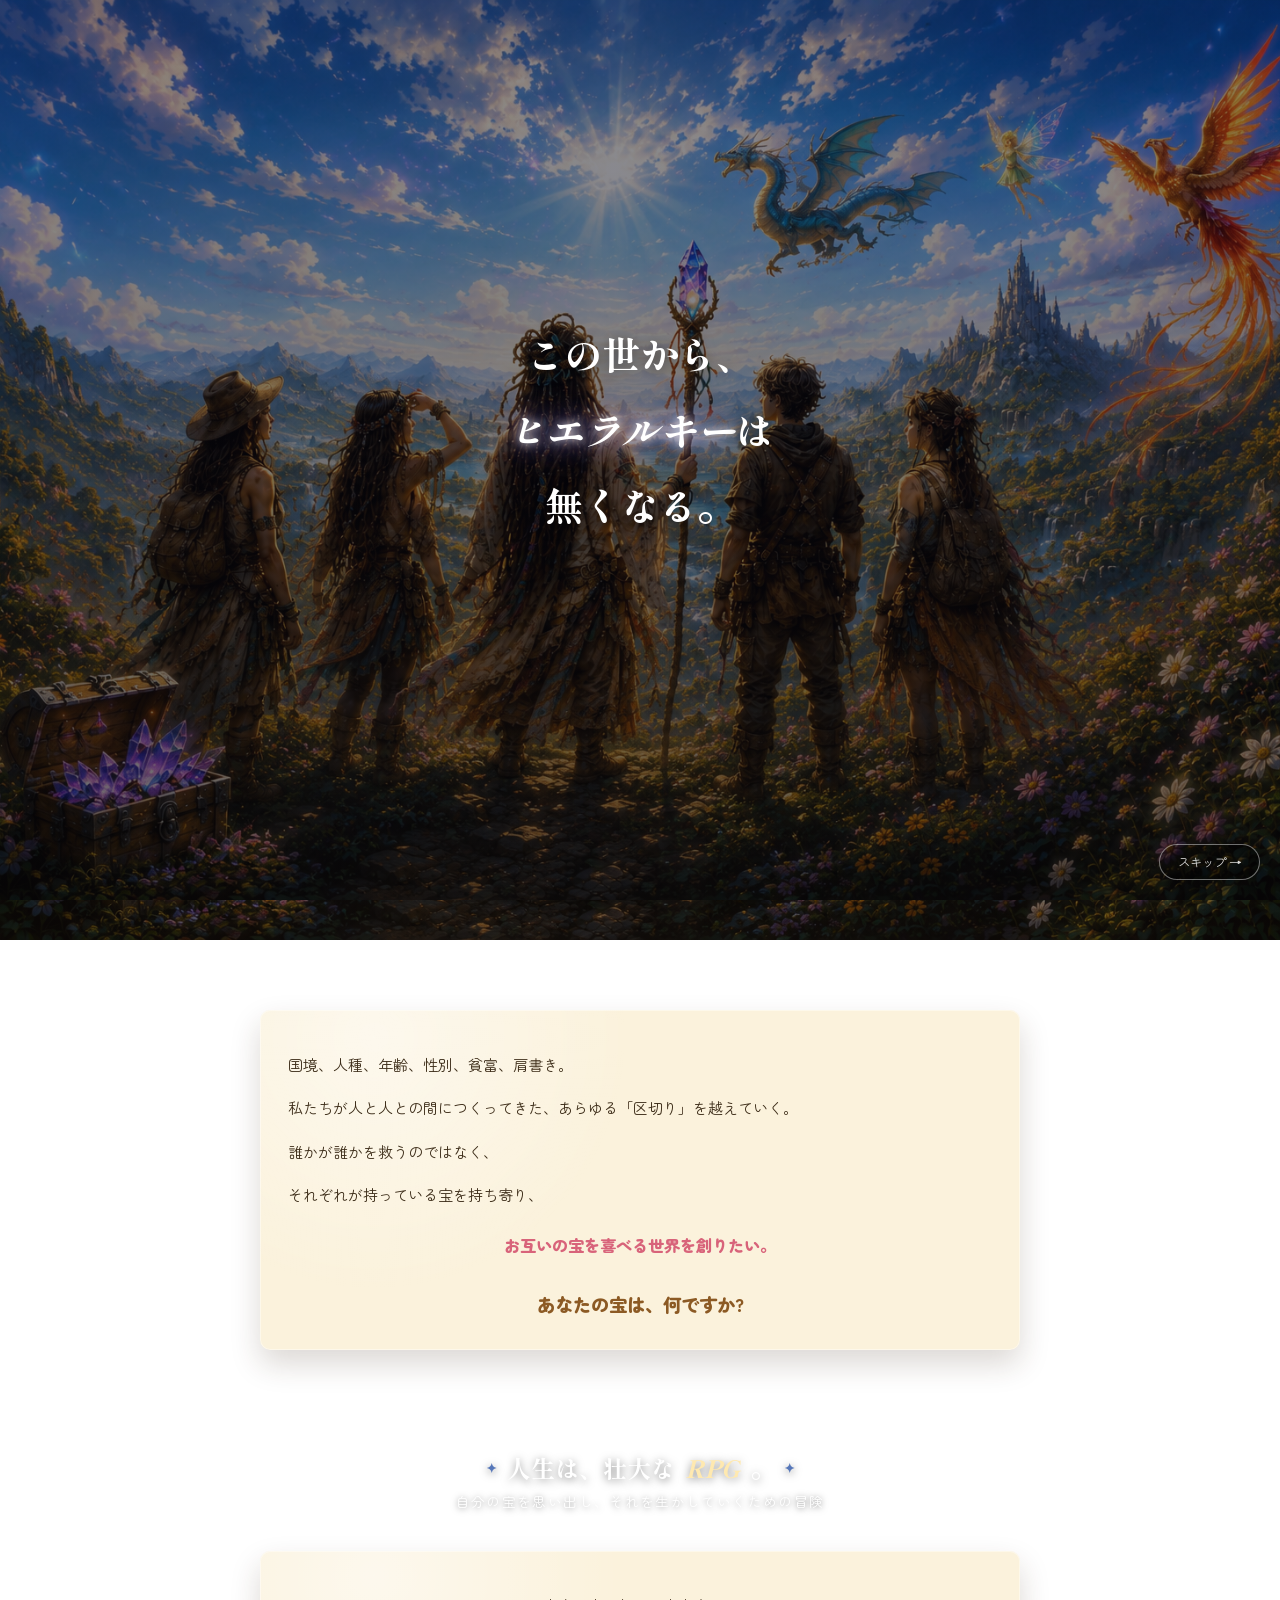
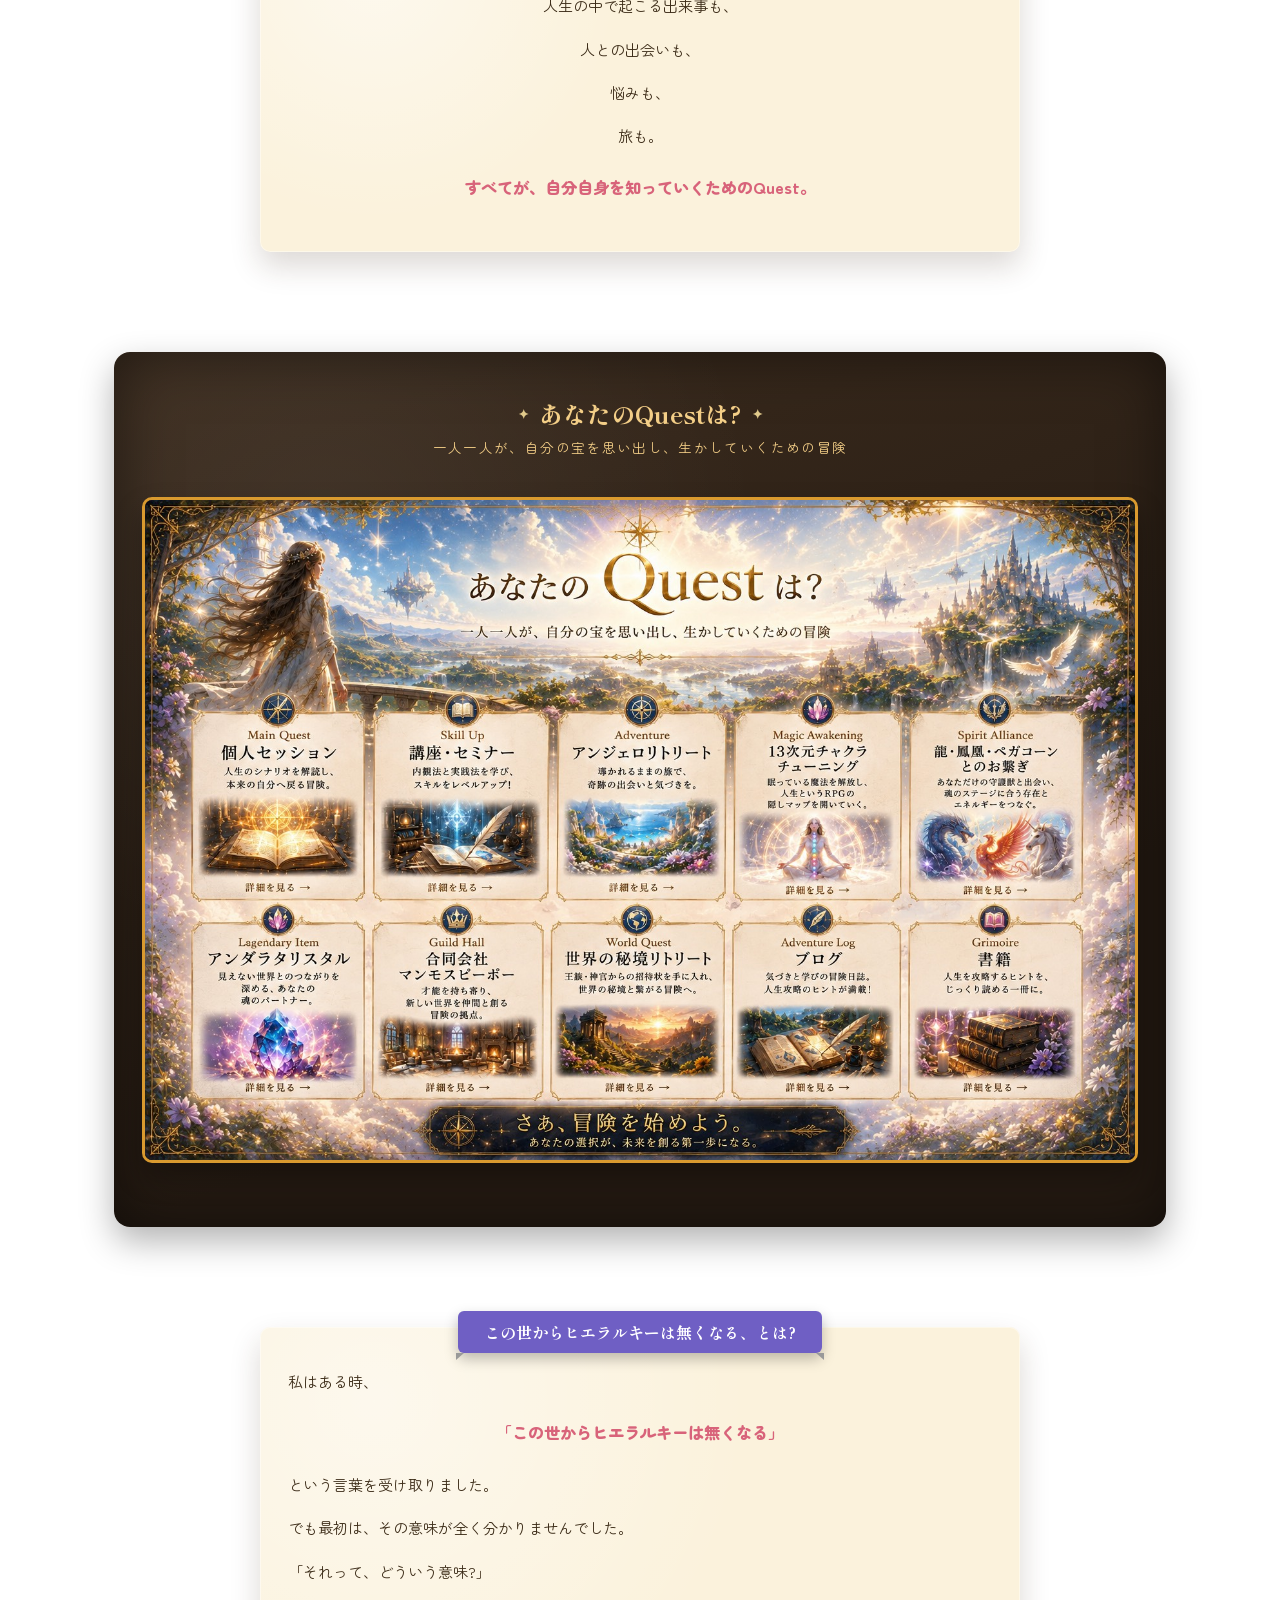
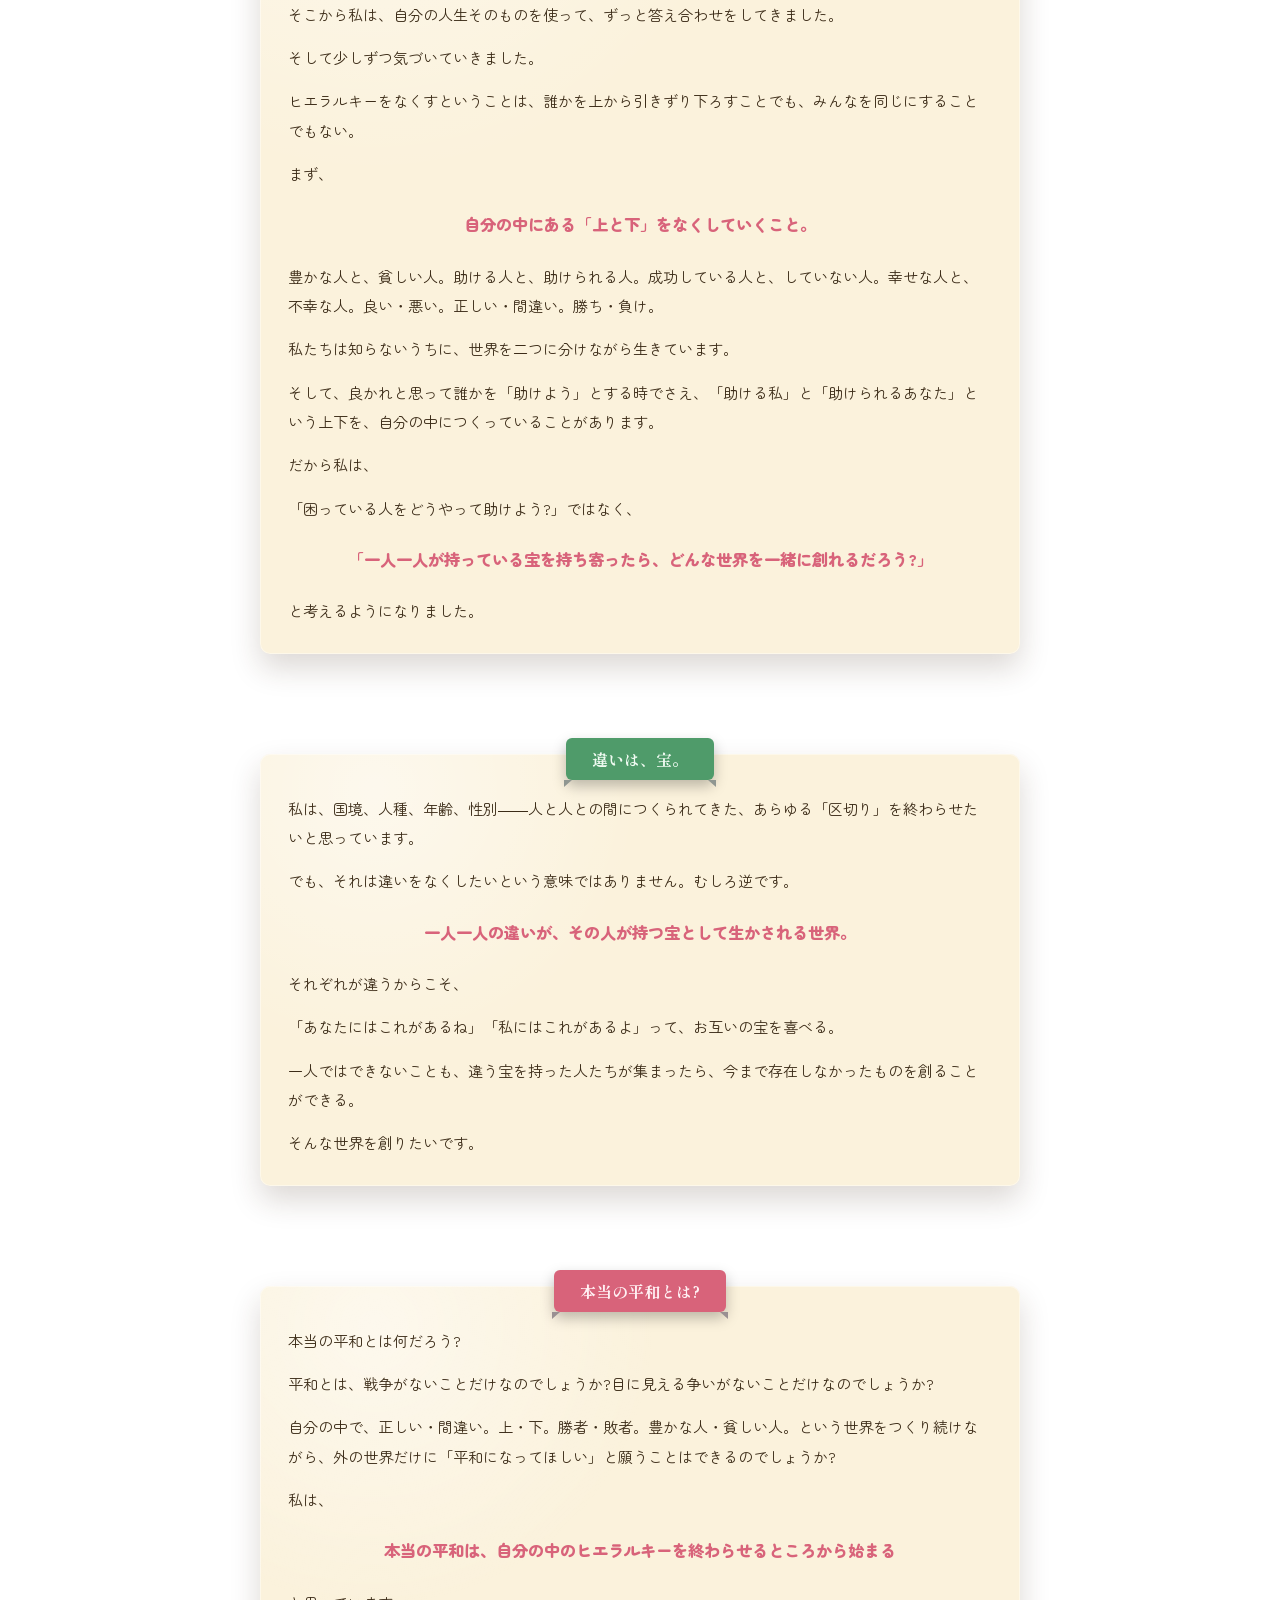
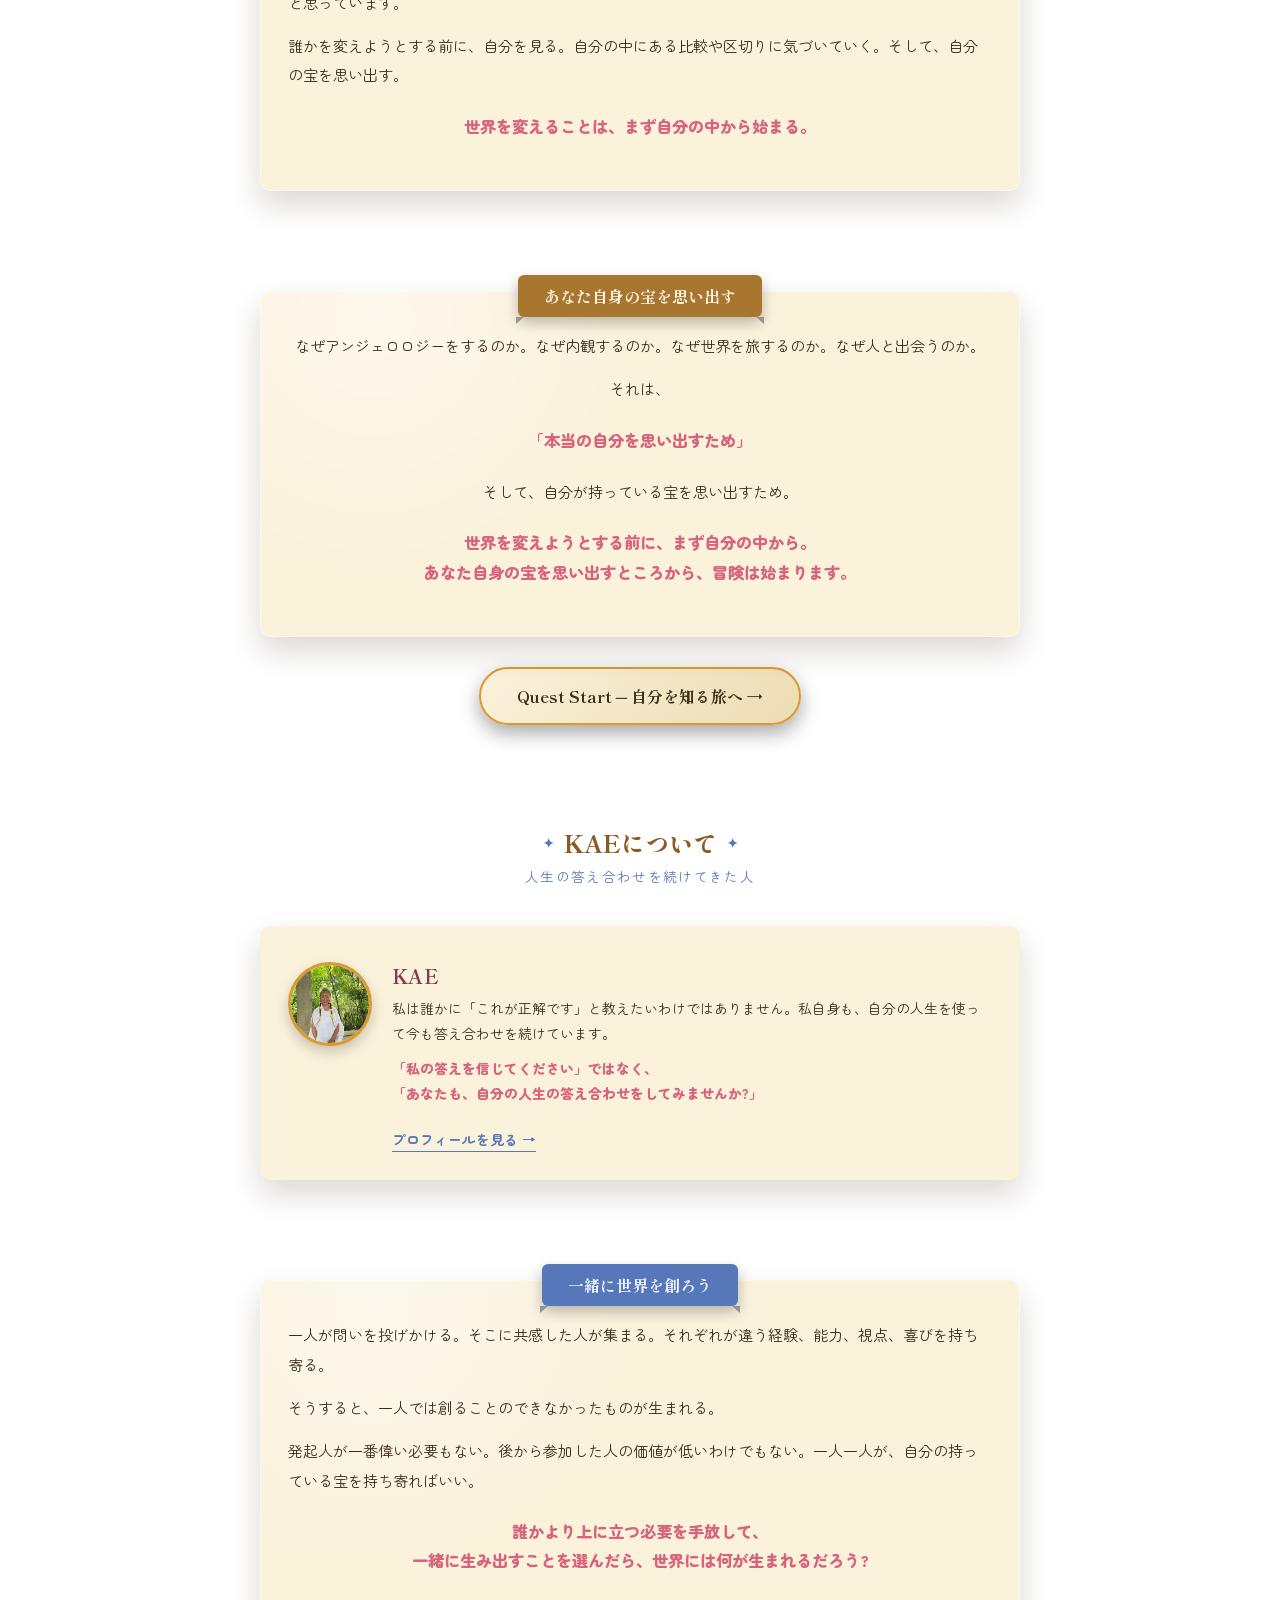
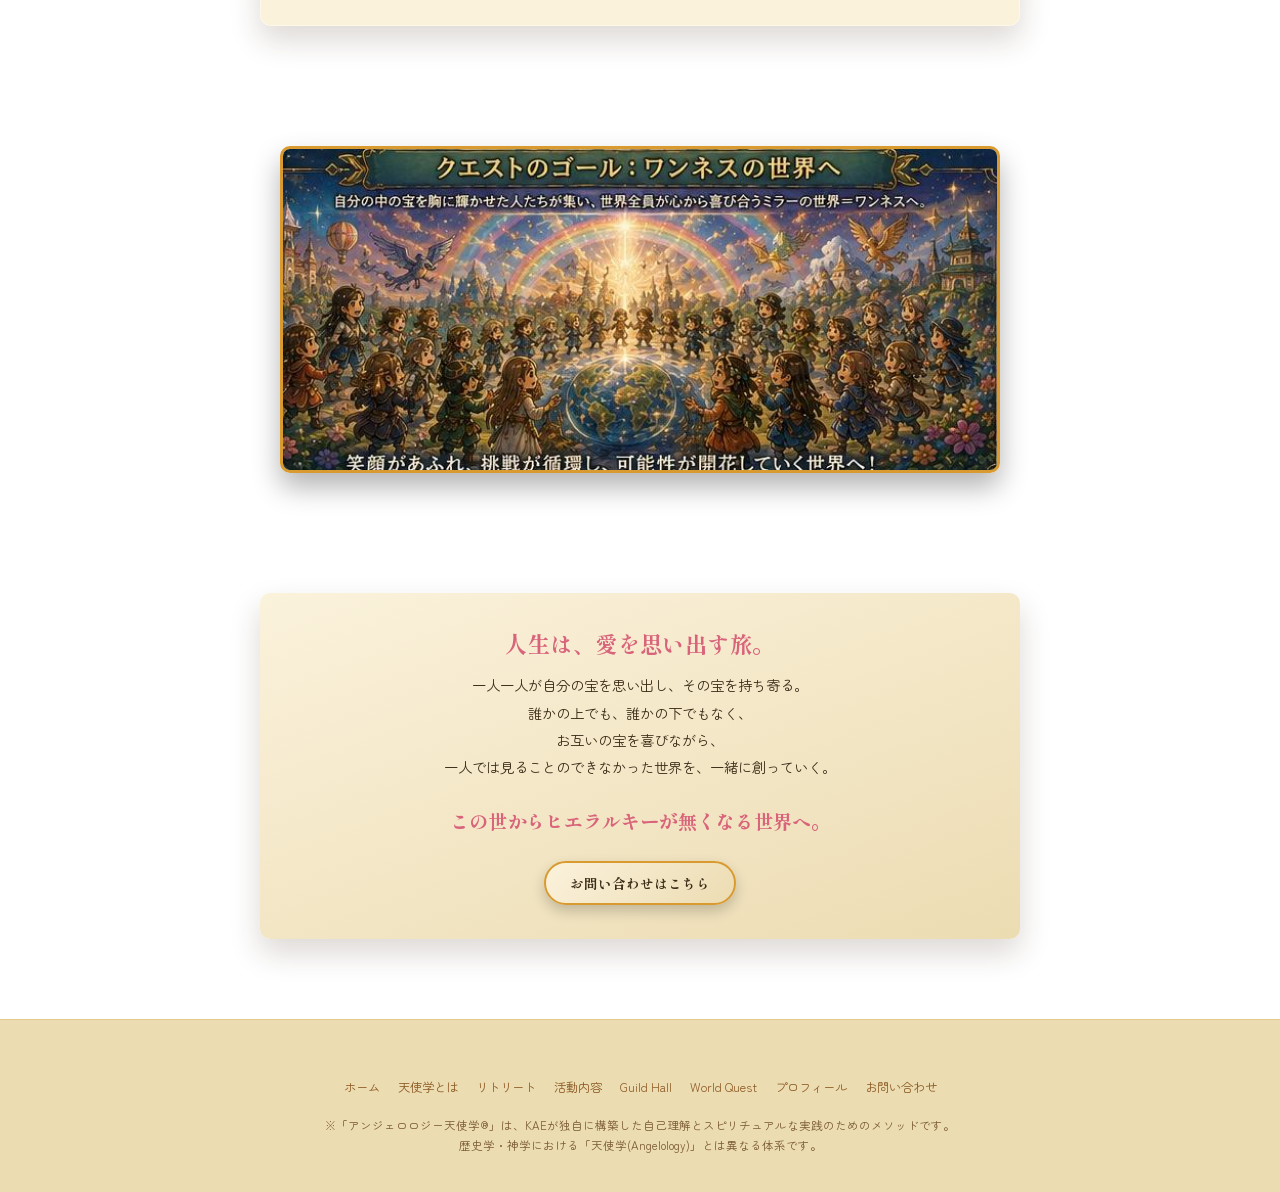
==== index.html @ b2ba5df0 "Add files via upload" ====
<!DOCTYPE html>
<html lang="ja">
<head>
<meta charset="UTF-8">
<meta name="viewport" content="width=device-width, initial-scale=1.0">
<title>アンジェロロジー天使学 | KAE</title>
<link rel="preconnect" href="https://fonts.googleapis.com">
<link href="https://fonts.googleapis.com/css2?family=Shippori+Mincho+B1:wght@500;600;800&family=Zen+Maru+Gothic:wght@400;500;700;900&display=swap" rel="stylesheet">
<link rel="stylesheet" href="styles.css">
<style>
  .quest-image-map{ position:relative; display:block; }
  .quest-image-map .lore-img{ display:block; }
  .quest-hotspot{
    position:absolute; display:block;
    background:transparent;
  }
  .quest-hotspot:hover{ background:rgba(255,255,255,.08); border-radius:8px; }

  /* ---------- Story intro overlay ---------- */
  body.story-lock{ overflow:hidden; height:100vh; }
  #story-overlay{
    position:fixed; inset:0; z-index:9999;
    background:url('hero.png') center/cover no-repeat;
    display:flex; align-items:center; justify-content:center;
    opacity:1; transition:opacity 1.1s ease;
  }
  #story-overlay::before{
    content:''; position:absolute; inset:0;
    background:linear-gradient(180deg, rgba(10,10,25,.45) 0%, rgba(10,8,10,.6) 100%);
  }
  #story-overlay.story-fade-out{ opacity:0; pointer-events:none; }
  .story-content{
    position:relative; z-index:2; max-width:680px; width:88%;
    text-align:center; padding:0 12px;
    min-height:220px; display:flex; align-items:center; justify-content:center;
  }
  .story-step{
    position:absolute; inset:0;
    display:flex; flex-direction:column; align-items:center; justify-content:center; gap:14px;
    opacity:0; visibility:hidden; transition:opacity .6s ease;
  }
  .story-step.active{ opacity:1; visibility:visible; position:relative; }
  .story-piece{
    opacity:0; transform:translateY(46px) scale(.82); filter:blur(7px);
    color:#fff; text-shadow:0 2px 14px rgba(0,0,0,.55);
    font-family:'Shippori Mincho B1',serif; font-weight:800;
    font-size:clamp(1.15rem, 4.2vw, 1.9rem); line-height:1.6;
  }
  .story-piece.show{
    animation:storyRise 1.3s cubic-bezier(.19,1,.22,1) forwards;
  }
  @keyframes storyRise{
    0%{ opacity:0; transform:translateY(46px) scale(.82); filter:blur(7px); }
    65%{ opacity:1; transform:translateY(-5px) scale(1.035); filter:blur(0); }
    100%{ opacity:1; transform:translateY(0) scale(1); filter:blur(0); }
  }
  .story-piece.small{ font-size:clamp(.85rem, 2.6vw, 1.05rem); font-weight:500; font-family:'Zen Maru Gothic',sans-serif; }
  .story-piece.tags{ font-size:clamp(1rem, 3.4vw, 1.4rem); }
  .story-piece.strong{ font-size:clamp(1.4rem, 5.2vw, 2.4rem); }
  .story-piece.quote{
    color:#ff9bb0; font-size:clamp(1.15rem, 3.8vw, 1.6rem);
    text-shadow:0 0 18px rgba(255,155,176,.55), 0 2px 10px rgba(0,0,0,.5);
  }
  .story-piece .rpg-glow{ font-style:italic; }
  .story-tag-row{ display:flex; flex-wrap:wrap; justify-content:center; gap:.5em; }
  #story-skip{
    position:fixed; right:20px; bottom:20px; z-index:10000;
    color:#fff; opacity:0; background:rgba(0,0,0,.35); border:1px solid rgba(255,255,255,.5);
    border-radius:999px; padding:8px 18px; font-size:.78rem; text-decoration:none;
    font-family:'Zen Maru Gothic',sans-serif; transition:opacity .6s ease;
  }
  #story-skip.show{ opacity:.85; }
  #story-skip:hover{ opacity:1; }
  @media (max-width:600px){
    .story-content{ width:92%; }
  }
</style>
</head>
<body>

<div id="story-overlay">
  <div class="story-content">

    <div class="story-step" data-step="1">
      <div class="story-piece strong" data-t="0">この世から、</div>
      <div class="story-piece strong" data-t="700"><span class="rpg-glow">ヒエラルキー</span>は</div>
      <div class="story-piece strong" data-t="1500">無くなる。</div>
      <div class="story-piece small" data-t="2600">一人一人の違いが、<span class="accent">その人が持つ宝</span>として生かされる世界へ。</div>
    </div>

    <div class="story-step" data-step="2">
      <div class="story-tag-row">
        <div class="story-piece tags" data-t="0">国境、</div>
        <div class="story-piece tags" data-t="380">人種、</div>
        <div class="story-piece tags" data-t="760">年齢、</div>
        <div class="story-piece tags" data-t="1140">性別、</div>
        <div class="story-piece tags" data-t="1520">貧富、</div>
        <div class="story-piece tags" data-t="1900">肩書き。</div>
      </div>
    </div>

    <div class="story-step" data-step="3">
      <div class="story-piece small" data-t="0" style="font-size:clamp(1rem,3.4vw,1.3rem);">
        私たちが人と人との間につくってきた、<br>あらゆる<span class="accent">「区切り」</span>を越えていく。
      </div>
    </div>

    <div class="story-step" data-step="4">
      <div class="story-piece" data-t="0">誰かが誰かを救うのではなく、</div>
    </div>

    <div class="story-step" data-step="5">
      <div class="story-piece" data-t="0">それぞれが持っている宝を持ち寄り、</div>
    </div>

    <div class="story-step" data-step="6">
      <div class="story-piece quote" data-t="0">お互いの宝を喜べる世界を創りたい。</div>
    </div>

    <div class="story-step" data-step="7">
      <div class="story-piece" data-t="0">あなたの宝は、何ですか?</div>
    </div>

    <div class="story-step" data-step="8">
      <div class="story-piece strong" data-t="0">人生は、壮大な</div>
      <div class="story-piece strong" data-t="700"><span class="rpg-glow">RPG</span>。</div>
      <div class="story-piece small" data-t="1600">自分の宝を思い出し、それを生かしていくための冒険</div>
    </div>

    <div class="story-step" data-step="9">
      <div class="story-piece" data-t="0">人生の中で起こる出来事も、</div>
      <div class="story-piece" data-t="600">人との出会いも、</div>
      <div class="story-piece" data-t="1200">悩みも、</div>
      <div class="story-piece" data-t="1800">旅も。</div>
    </div>

    <div class="story-step" data-step="10">
      <div class="story-piece quote" data-t="0">すべてが、自分自身を知っていくためのQuest。</div>
    </div>

    <div class="story-step" data-step="11">
      <div class="story-piece strong" data-t="0">あなたの</div>
      <div class="story-piece strong" data-t="700"><span class="accent">Quest</span>は?</div>
    </div>

  </div>
</div>
<a href="#quests" id="story-skip">スキップ →</a>


<nav>
  <div class="wrap">
    <a class="brand" href="index.html">
      <span class="brand-icon">🧭</span>
      <span class="brand-text">Angelology<small>アンジェロロジー天使学</small></span>
    </a>
    <button class="nav-toggle" aria-label="メニュー">☰</button>
            <ul class="menu-icons">
      <li><a href="angelology.html"><span class="ico">⚔️</span><span class="en">Quest Start</span><span class="jp">アンジェロロジー天使学</span></a></li>
      <li><a href="activity.html#session"><span class="ico">🗺️</span><span class="en">Main Quest</span><span class="jp">個人セッション</span></a></li>
      <li><a href="activity.html#seminar"><span class="ico">📚</span><span class="en">Skill Up</span><span class="jp">講座・セミナー</span></a></li>
      <li><a href="retreat.html"><span class="ico">🏕️</span><span class="en">Adventure</span><span class="jp">アンジェロリトリート</span></a></li>
      <li><a href="activity.html#chakra"><span class="ico">✨</span><span class="en">Magic Awakening</span><span class="jp">13次元チャクラチューニング</span></a></li>
      <li><a href="activity.html#spirit"><span class="ico">🐉</span><span class="en">Spirit Alliance</span><span class="jp">龍・鳳凰・ペガコーンとのお繋ぎ</span></a></li>
      <li><a href="activity.html#crystal"><span class="ico">💎</span><span class="en">Legendary Item</span><span class="jp">アンダラクリスタル</span></a></li>
      <li><a href="guild.html"><span class="ico">🏰</span><span class="en">Guild Hall</span><span class="jp">合同会社マンモスピーポー</span></a></li>
      <li><a href="world.html"><span class="ico">🌍</span><span class="en">World Quest</span><span class="jp">世界の秘境リトリート</span></a></li>
      <li><a href="https://ameblo.jp/gardeniaspa/" target="_blank" rel="noopener"><span class="ico">📖</span><span class="en">Adventure Log</span><span class="jp">ブログ</span></a></li>
      <li><a href="activity.html#books"><span class="ico">📕</span><span class="en">Grimoire</span><span class="jp">書籍</span></a></li>
      <li><a href="voices.html"><span class="ico">👥</span><span class="en">Party Members</span><span class="jp">お客様の声</span></a></li>
      <li><a href="contact.html"><span class="ico">🤝</span><span class="en">Join the Party</span><span class="jp">お問い合わせ</span></a></li>
    </ul>
  </div>
</nav>

<!-- ① ファーストビュー -->
<header class="hero hero-flat">
  <div class="hero-text">
    <h1>この世から、<br><span class="rpg-glow">ヒエラルキー</span>は<br>無くなる。</h1>
    <p class="hero-lines">
      一人一人の違いが、<br>
      <span class="accent">その人が持つ宝</span>として生かされる世界へ。
    </p>
  </div>
  <a class="cta" href="#manifesto">この世界を一緒に冒険する →</a>
</header>

<main class="wrap">

  <!-- ①続き:マニフェスト -->
  <section id="manifesto">
    <div class="card quest-copy" style="max-width:760px;margin:0 auto;">
      <p>国境、人種、年齢、性別、貧富、肩書き。</p>
      <p>私たちが人と人との間につくってきた、あらゆる「区切り」を越えていく。</p>
      <p>誰かが誰かを救うのではなく、</p>
      <p>それぞれが持っている宝を持ち寄り、</p>
      <p class="quote-line">お互いの宝を喜べる世界を創りたい。</p>
      <p style="text-align:center; font-size:1.15rem; font-weight:800; color:#8c5a24; margin-top:26px;">あなたの宝は、何ですか?</p>
    </div>
  </section>

  <!-- ② 人生は、壮大なRPG -->
  <section id="rpg" style="text-align:center;">
    <div class="section-head">
      <div class="section-tag" style="color:#fff; text-shadow:0 2px 8px rgba(0,0,0,.5);">人生は、壮大な<span class="rpg-glow" style="color:#ffe9b0; text-shadow:0 2px 8px rgba(0,0,0,.5);">RPG</span>。</div>
      <div class="section-note" style="color:#fff; text-shadow:0 1px 6px rgba(0,0,0,.5);">自分の宝を思い出し、それを生かしていくための冒険</div>
    </div>
    <div class="card quest-copy" style="max-width:760px;margin:0 auto;">
      <p>人生の中で起こる出来事も、</p>
      <p>人との出会いも、</p>
      <p>悩みも、</p>
      <p>旅も。</p>
      <p class="quote-line">すべてが、自分自身を知っていくためのQuest。</p>
    </div>
  </section>

  <!-- ③ あなたのQuestは? -->
  <section id="quests">
    <div class="quest-section-wrap">
      <div class="section-head">
        <div class="section-tag">あなたのQuestは?</div>
        <div class="section-note">一人一人が、自分の宝を思い出し、生かしていくための冒険</div>
      </div>

      <div class="quest-image-map">
        <img class="lore-img full" src="img-quest-menu.jpg" alt="あなたのQuestは? ─ Main Quest, Skill Up, Adventure, Magic Awakening, Spirit Alliance, Legendary Item, Guild Hall, World Quest, Adventure Log, Grimoire">

        <a href="activity.html#session" class="quest-hotspot" style="left:1%; top:30%; width:18.5%; height:29%;" aria-label="Main Quest 個人セッション"></a>
        <a href="activity.html#seminar" class="quest-hotspot" style="left:20.5%; top:30%; width:18.5%; height:29%;" aria-label="Skill Up 講座・セミナー"></a>
        <a href="retreat.html" class="quest-hotspot" style="left:40%; top:30%; width:18.5%; height:29%;" aria-label="Adventure アンジェロリトリート"></a>
        <a href="activity.html#chakra" class="quest-hotspot" style="left:59.5%; top:30%; width:18.5%; height:29%;" aria-label="Magic Awakening 13次元チャクラチューニング"></a>
        <a href="activity.html#spirit" class="quest-hotspot" style="left:79%; top:30%; width:19%; height:29%;" aria-label="Spirit Alliance 龍・鳳凰・ペガコーンとのお繋ぎ"></a>

        <a href="activity.html#crystal" class="quest-hotspot" style="left:1%; top:61%; width:18.5%; height:29%;" aria-label="Legendary Item アンダラクリスタル"></a>
        <a href="guild.html" class="quest-hotspot" style="left:20.5%; top:61%; width:18.5%; height:29%;" aria-label="Guild Hall 合同会社マンモスピーポー"></a>
        <a href="world.html" class="quest-hotspot" style="left:40%; top:61%; width:18.5%; height:29%;" aria-label="World Quest 世界の秘境リトリート"></a>
        <a href="https://ameblo.jp/gardeniaspa/" target="_blank" rel="noopener" class="quest-hotspot" style="left:59.5%; top:61%; width:18.5%; height:29%;" aria-label="Adventure Log ブログ"></a>
        <a href="activity.html#books" class="quest-hotspot" style="left:79%; top:61%; width:19%; height:29%;" aria-label="Grimoire 書籍"></a>
      </div>
    </div>
  </section>

  <!-- ④ この世からヒエラルキーは無くなる、とは? -->
  <section id="hierarchy">
    <div class="card quest-copy" style="max-width:760px;margin:0 auto;">
      <div class="ribbon purple">この世からヒエラルキーは無くなる、とは?</div>
      <p>私はある時、</p>
      <p class="quote-line">「この世からヒエラルキーは無くなる」</p>
      <p>という言葉を受け取りました。</p>
      <p>でも最初は、その意味が全く分かりませんでした。</p>
      <p>「それって、どういう意味?」</p>
      <p>そこから私は、自分の人生そのものを使って、ずっと答え合わせをしてきました。</p>
      <p>そして少しずつ気づいていきました。</p>
      <p>ヒエラルキーをなくすということは、誰かを上から引きずり下ろすことでも、みんなを同じにすることでもない。</p>
      <p>まず、</p>
      <p class="quote-line">自分の中にある「上と下」をなくしていくこと。</p>
      <p>豊かな人と、貧しい人。助ける人と、助けられる人。成功している人と、していない人。幸せな人と、不幸な人。良い・悪い。正しい・間違い。勝ち・負け。</p>
      <p>私たちは知らないうちに、世界を二つに分けながら生きています。</p>
      <p>そして、良かれと思って誰かを「助けよう」とする時でさえ、「助ける私」と「助けられるあなた」という上下を、自分の中につくっていることがあります。</p>
      <p>だから私は、</p>
      <p>「困っている人をどうやって助けよう?」ではなく、</p>
      <p class="quote-line">「一人一人が持っている宝を持ち寄ったら、どんな世界を一緒に創れるだろう?」</p>
      <p>と考えるようになりました。</p>
    </div>
  </section>

  <!-- ⑤ 違いは、宝。 -->
  <section id="treasure">
    <div class="card quest-copy" style="max-width:760px;margin:0 auto;">
      <div class="ribbon green">違いは、宝。</div>
      <p>私は、国境、人種、年齢、性別――人と人との間につくられてきた、あらゆる「区切り」を終わらせたいと思っています。</p>
      <p>でも、それは違いをなくしたいという意味ではありません。むしろ逆です。</p>
      <p class="quote-line">一人一人の違いが、その人が持つ宝として生かされる世界。</p>
      <p>それぞれが違うからこそ、</p>
      <p>「あなたにはこれがあるね」「私にはこれがあるよ」って、お互いの宝を喜べる。</p>
      <p>一人ではできないことも、違う宝を持った人たちが集まったら、今まで存在しなかったものを創ることができる。</p>
      <p>そんな世界を創りたいです。</p>
    </div>
  </section>

  <!-- ⑥ 本当の平和とは? -->
  <section id="peace">
    <div class="card quest-copy" style="max-width:760px;margin:0 auto;">
      <div class="ribbon red">本当の平和とは?</div>
      <p>本当の平和とは何だろう?</p>
      <p>平和とは、戦争がないことだけなのでしょうか?目に見える争いがないことだけなのでしょうか?</p>
      <p>自分の中で、正しい・間違い。上・下。勝者・敗者。豊かな人・貧しい人。という世界をつくり続けながら、外の世界だけに「平和になってほしい」と願うことはできるのでしょうか?</p>
      <p>私は、</p>
      <p class="quote-line">本当の平和は、自分の中のヒエラルキーを終わらせるところから始まる</p>
      <p>と思っています。</p>
      <p>誰かを変えようとする前に、自分を見る。自分の中にある比較や区切りに気づいていく。そして、自分の宝を思い出す。</p>
      <p class="quote-line">世界を変えることは、まず自分の中から始まる。</p>
    </div>
  </section>

  <!-- ⑦ あなた自身の宝を思い出す -->
  <section id="remember" style="text-align:center;">
    <div class="card quest-copy" style="max-width:760px;margin:0 auto;">
      <div class="ribbon brown">あなた自身の宝を思い出す</div>
      <p>なぜアンジェロロジーをするのか。なぜ内観するのか。なぜ世界を旅するのか。なぜ人と出会うのか。</p>
      <p>それは、</p>
      <p class="quote-line">「本当の自分を思い出すため」</p>
      <p>そして、自分が持っている宝を思い出すため。</p>
      <p class="quote-line">世界を変えようとする前に、まず自分の中から。<br>あなた自身の宝を思い出すところから、冒険は始まります。</p>
    </div>
    <a class="cta" href="angelology.html" style="margin-top:30px;">Quest Start ─ 自分を知る旅へ →</a>
  </section>

  <!-- ⑧ KAEについて -->
  <section id="kae-section">
    <div class="section-head">
      <div class="section-tag">KAEについて</div>
      <div class="section-note">人生の答え合わせを続けてきた人</div>
    </div>
    <div class="kae-card" style="max-width:760px;margin:0 auto;">
      <img class="kae-photo" src="kae-photo.jpg" alt="KAE">
      <div>
        <h3>KAE</h3>
        <p>私は誰かに「これが正解です」と教えたいわけではありません。私自身も、自分の人生を使って今も答え合わせを続けています。</p>
        <p style="font-weight:800; color:var(--ribbon-red);">「私の答えを信じてください」ではなく、<br>「あなたも、自分の人生の答え合わせをしてみませんか?」</p>
        <a class="card-link" href="profile.html">プロフィールを見る →</a>
      </div>
    </div>
  </section>

  <!-- ⑨ 一緒に世界を創ろう -->
  <section id="cocreate">
    <div class="card quest-copy" style="max-width:760px;margin:0 auto;">
      <div class="ribbon blue">一緒に世界を創ろう</div>
      <p>一人が問いを投げかける。そこに共感した人が集まる。それぞれが違う経験、能力、視点、喜びを持ち寄る。</p>
      <p>そうすると、一人では創ることのできなかったものが生まれる。</p>
      <p>発起人が一番偉い必要もない。後から参加した人の価値が低いわけでもない。一人一人が、自分の持っている宝を持ち寄ればいい。</p>
      <p class="quote-line">誰かより上に立つ必要を手放して、<br>一緒に生み出すことを選んだら、世界には何が生まれるだろう?</p>
    </div>
  </section>

  <!-- ⑩ HPの最後 -->
  <section style="text-align:center;">
    <img class="lore-img wide" src="img-oneness.jpg" alt="クエストのゴール:ワンネスの世界へ ─ 自分の中の宝を胸に輝かせた人たちが集い、世界全員が心から喜び合うミラーの世界=ワンネスへ。">
  </section>

  <section id="finale">
    <div class="closing" style="max-width:760px;margin:0 auto;">
      <h3>人生は、愛を思い出す旅。</h3>
      <p>
        一人一人が自分の宝を思い出し、その宝を持ち寄る。<br>
        誰かの上でも、誰かの下でもなく、<br>
        お互いの宝を喜びながら、<br>
        一人では見ることのできなかった世界を、一緒に創っていく。
      </p>
      <p style="margin-top:22px; font-size:1.2rem; font-weight:800; color:var(--ribbon-red); font-family:'Shippori Mincho B1',serif;">
        この世からヒエラルキーが無くなる世界へ。
      </p>
      <a class="cta small" href="contact.html" style="margin-top:22px;">お問い合わせはこちら</a>
    </div>
  </section>

</main>

<footer>
  <div class="foot-nav">
    <a href="index.html">ホーム</a>
    <a href="angelology.html">天使学とは</a>
    <a href="retreat.html">リトリート</a>
    <a href="activity.html">活動内容</a>
    <a href="guild.html">Guild Hall</a>
    <a href="world.html">World Quest</a>
    <a href="profile.html">プロフィール</a>
    <a href="contact.html">お問い合わせ</a>
  </div>
  ※「アンジェロロジー天使学®」は、KAEが独自に構築した自己理解とスピリチュアルな実践のためのメソッドです。<br>
  歴史学・神学における「天使学(Angelology)」とは異なる体系です。
</footer>

<script src="nav.js"></script>
<script>
(function(){
  var overlay = document.getElementById('story-overlay');
  var skipBtn = document.getElementById('story-skip');
  if(!overlay) return;

  // Skip immediately if this browser session already saw the intro.
  if(sessionStorage.getItem('storyIntroSeen') === '1'){
    overlay.remove();
    if(skipBtn) skipBtn.remove();
    return;
  }

  document.body.classList.add('story-lock');

  var steps = Array.prototype.slice.call(overlay.querySelectorAll('.story-step'));
  // [holdAfterPiecesMs] per step, tuned for a slow, cinematic pace.
  var holds = [1400, 1200, 1800, 700, 700, 1600, 2200, 1200, 900, 1500, 1400];
  var stepIndex = -1;
  var finished = false;
  var timeouts = [];

  function clearAllTimers(){
    timeouts.forEach(function(t){ clearTimeout(t); });
    timeouts = [];
  }

  function runStep(i){
    if(finished) return;
    steps.forEach(function(s){ s.classList.remove('active'); });
    var step = steps[i];
    if(!step) return;
    step.classList.add('active');

    var pieces = Array.prototype.slice.call(step.querySelectorAll('.story-piece'));
    var maxT = 0;
    pieces.forEach(function(p){
      p.classList.remove('show');
      var t = parseInt(p.getAttribute('data-t'), 10) || 0;
      if(t > maxT) maxT = t;
      timeouts.push(setTimeout(function(){ p.classList.add('show'); }, t));
    });

    var hold = holds[i] || 1200;
    var pieceRevealDuration = 1300;
    var totalWait = maxT + pieceRevealDuration + hold;

    timeouts.push(setTimeout(function(){
      if(i + 1 < steps.length){
        runStep(i + 1);
      } else {
        endIntro();
      }
    }, totalWait));
  }

  function endIntro(){
    if(finished) return;
    finished = true;
    clearAllTimers();
    sessionStorage.setItem('storyIntroSeen', '1');
    if(skipBtn) skipBtn.classList.remove('show');
    overlay.classList.add('story-fade-out');
    var questSection = document.getElementById('quests');
    setTimeout(function(){
      document.body.classList.remove('story-lock');
      if(questSection){
        questSection.scrollIntoView({behavior:'smooth', block:'start'});
      }
      setTimeout(function(){
        if(overlay && overlay.parentNode){ overlay.remove(); }
      }, 800);
    }, 300);
  }

  function skipIntro(e){
    if(e) e.preventDefault();
    endIntro();
  }

  if(skipBtn){
    setTimeout(function(){ skipBtn.classList.add('show'); }, 2500);
    skipBtn.addEventListener('click', skipIntro);
  }

  // Background-only for the first 5 seconds, then begin the sequence.
  timeouts.push(setTimeout(function(){ runStep(0); }, 5000));
})();
</script>
</body>
</html>
---- styles.css ----
:root{
  --sky-deep:#2d3e6b;
  --sky-mid:#7a93c9;
  --dawn-peach:#f6c98d;
  --gold:#d99a2f;
  --gold-light:#f3ce87;
  --parchment:#fbf2dc;
  --parchment-dark:#ecdcb2;
  --ink:#3c2c18;
  --ribbon-blue:#5677b9;
  --ribbon-green:#4f9b6a;
  --ribbon-red:#d8637a;
  --ribbon-pink:#e07f95;
  --teal:#4fa1a1;
}
*{box-sizing:border-box;}
html{scroll-behavior:smooth;}
body{
  margin:0;
  background:linear-gradient(180deg, var(--sky-deep) 0%, var(--sky-mid) 16%, var(--dawn-peach) 34%, var(--parchment) 52%);
  background-attachment:fixed;
  color:var(--ink);
  font-family:'Zen Maru Gothic',sans-serif;
  overflow-x:hidden;
}
h1,h2,h3,.display{ font-family:'Shippori Mincho B1',serif; letter-spacing:.02em; }
a{color:inherit;}
.wrap{max-width:1100px; margin:0 auto; padding:0 24px;}
section{position:relative; padding:70px 0 30px;}

/* ---------- Nav ---------- */
nav{
  position:sticky; top:0; z-index:50;
  background:linear-gradient(180deg, rgba(255,250,235,.94), rgba(255,250,235,.8));
  backdrop-filter:blur(6px);
  border-bottom:1px solid rgba(217,154,47,.35);
}
nav .wrap{display:flex; align-items:center; justify-content:space-between; padding-top:10px; padding-bottom:10px; gap:16px; flex-wrap:wrap;}
.brand{display:flex; align-items:center; gap:8px; text-decoration:none; flex-shrink:0;}
.brand-icon{font-size:1.5rem; filter:drop-shadow(0 1px 3px rgba(0,0,0,.2));}
.brand-text{font-family:'Shippori Mincho B1',serif; font-weight:800; font-size:1.05rem; color:#a9622f; letter-spacing:.03em; line-height:1.2;}
.brand-text small{display:block; font-family:'Zen Maru Gothic'; font-size:.56rem; color:var(--ribbon-blue); font-weight:500; letter-spacing:.14em;}

.menu-icons{list-style:none; display:flex; gap:10px; margin:0; padding:0; overflow-x:auto; scrollbar-width:none; flex:1; justify-content:flex-end;}
.menu-icons::-webkit-scrollbar{display:none;}
.menu-icons li{flex:0 0 auto;}
.menu-icons a{
  display:flex; flex-direction:column; align-items:center; gap:2px;
  text-decoration:none; color:var(--ink); opacity:.78; min-width:66px; text-align:center;
  padding:6px 4px; border-radius:8px; transition:opacity .2s ease, background .2s ease, transform .2s ease;
}
.menu-icons a:hover{opacity:1; background:rgba(217,154,47,.14); transform:translateY(-1px);}
.menu-icons a.active{opacity:1; color:var(--ribbon-red); background:rgba(216,99,122,.1);}
.menu-icons .ico{font-size:1.35rem; line-height:1;}
.menu-icons .en{font-size:.62rem; font-weight:800; font-family:'Shippori Mincho B1',serif; letter-spacing:.02em; white-space:nowrap;}
.menu-icons .jp{font-size:.55rem; opacity:.75; white-space:nowrap;}

.nav-toggle{display:none; background:none; border:none; font-size:1.4rem; color:#a9622f; cursor:pointer;}

@media (max-width:1080px){
  .menu-icons{
    display:none; width:100%; order:3; flex-direction:column; align-items:stretch;
    gap:2px; justify-content:flex-start; background:var(--parchment); border-radius:10px;
    padding:10px; box-shadow:0 10px 20px rgba(0,0,0,.15);
  }
  .menu-icons.open{display:flex;}
  .menu-icons a{flex-direction:row; justify-content:flex-start; gap:10px; min-width:0; text-align:left; padding:10px 12px;}
  .menu-icons .jp{opacity:.65;}
  .nav-toggle{display:block;}
}

/* ---------- Home Hero (photo, full) ---------- */
.hero{
  position:relative; display:flex; flex-direction:column;
  align-items:center; text-align:center;
  background:url('hero.png') center/cover no-repeat;
  padding:0;
}
.hero-flat{
  aspect-ratio:1536/1024;
  justify-content:flex-end;
  padding-bottom:40px;
}
@media (max-width:640px){
  .hero-flat{ padding-bottom:20px; }
}
.hero-flat::before{
  content:''; position:absolute; inset:0; z-index:1;
  background:linear-gradient(180deg, transparent 62%, rgba(20,14,12,.5) 100%);
}
.hero-flat .cta{ position:relative; z-index:3; }

.hero-text{
  position:absolute; top:7%; left:5%; right:5%; z-index:2;
  max-width:560px; text-align:left;
}
.hero-text h1{
  font-size:clamp(1.7rem, 5vw, 3rem); font-weight:800; margin:0 0 14px; line-height:1.2;
  color:#fff; text-shadow:0 2px 14px rgba(0,0,0,.55);
}
.rpg-glow{
  font-family:'Shippori Mincho B1', serif; font-style:italic; color:#fff;
  text-shadow:0 0 10px rgba(255,255,255,.9), 0 0 26px rgba(180,150,255,.85), 0 0 42px rgba(139,122,214,.65);
}
.hero-text .hero-lines{
  color:#fff; font-size:.92rem; line-height:1.9; margin:0;
  text-shadow:0 1px 8px rgba(0,0,0,.6);
}
.hero-text .hero-lines .accent{ color:#ff9bb0; font-weight:800; }
@media (max-width:640px){
  .hero-text{ top:6%; left:5%; right:5%; max-width:none; }
  .hero-text .hero-lines{ font-size:.82rem; }
}

/* ---------- Sub-page banner (smaller, photo crop) ---------- */
.page-banner{
  position:relative; min-height:38vh; display:flex; flex-direction:column;
  justify-content:center; align-items:center; text-align:center;
  background:url('hero.png') 72% 38%/cover no-repeat;
  padding:60px 24px 40px;
}
.page-banner.world-hero{
  background:url('world-banner.jpg') center 18%/cover no-repeat;
  min-height:38vh;
}
.page-banner.world-hero::before{ content:none; }
.sr-only{
  position:absolute; width:1px; height:1px; padding:0; margin:-1px;
  overflow:hidden; clip:rect(0,0,0,0); white-space:nowrap; border:0;
}
.page-banner::before{
  content:''; position:absolute; inset:0;
  background:linear-gradient(180deg, rgba(20,20,45,.55), rgba(20,14,12,.85));
}
.page-banner .crumb{position:relative; z-index:2; color:#ffd28a; font-size:.72rem; letter-spacing:.2em; margin-bottom:10px;}
.page-banner h1{
  position:relative; z-index:2; font-size:clamp(1.7rem, 5vw, 2.6rem); margin:0 0 8px;
  background:linear-gradient(180deg, #ffe9b0, #f3c465 55%, #d9902f);
  -webkit-background-clip:text; background-clip:text; color:transparent;
  filter:drop-shadow(0 3px 10px rgba(0,0,0,.35));
}
.page-banner p{position:relative; z-index:2; color:#fff; font-size:.85rem; text-shadow:0 1px 6px rgba(0,0,0,.6); max-width:560px; margin:0;}

/* ---------- CTA button ---------- */
.cta{
  display:inline-flex; align-items:center; gap:10px;
  background:linear-gradient(135deg, var(--parchment), var(--parchment-dark));
  color:var(--ink); font-weight:700; font-family:'Shippori Mincho B1',serif;
  padding:15px 36px; border-radius:999px; text-decoration:none; font-size:1rem;
  border:2px solid var(--gold);
  box-shadow:0 8px 20px rgba(0,0,0,.35);
  transition:transform .25s ease, box-shadow .25s ease;
}
.cta:hover{transform:translateY(-3px); box-shadow:0 12px 26px rgba(0,0,0,.4);}
.cta.small{padding:10px 24px; font-size:.85rem; box-shadow:0 6px 14px rgba(0,0,0,.2);}
.cta.unlock{
  padding:22px 52px; font-size:1.2rem;
  background:linear-gradient(135deg, #fff6de, var(--gold-light));
  border:2px solid var(--gold);
  box-shadow:0 10px 26px rgba(0,0,0,.4), 0 0 0 4px rgba(217,154,47,.18);
  animation:unlock-glow 2.6s ease-in-out infinite;
}
.cta.unlock:hover{transform:translateY(-4px) scale(1.02);}
@keyframes unlock-glow{
  0%,100%{box-shadow:0 10px 26px rgba(0,0,0,.4), 0 0 0 4px rgba(217,154,47,.18);}
  50%{box-shadow:0 10px 30px rgba(0,0,0,.4), 0 0 0 9px rgba(217,154,47,.3);}
}

/* ---------- Section headers ---------- */
.section-head{text-align:center; margin-bottom:40px;}
.section-tag{
  display:inline-flex; align-items:center; gap:10px;
  font-family:'Shippori Mincho B1',serif; font-weight:800; font-size:1.5rem;
  color:#8c5a24; margin-bottom:6px;
}
.section-tag::before, .section-tag::after{content:'✦'; color:var(--ribbon-blue); font-size:.8rem;}
.section-note{color:var(--ribbon-blue); font-size:.85rem; letter-spacing:.1em;}

/* ---------- Ribbon parchment cards ---------- */
.grid3{display:grid; grid-template-columns:repeat(3,1fr); gap:26px;}

/* ---------- Quest menu cards (home) ---------- */
.quest-section-wrap{
  background:
    radial-gradient(circle at 20% 20%, rgba(255,255,255,.06), transparent 40%),
    linear-gradient(160deg, #3c2c1e, #241a12 70%);
  border-radius:16px; padding:44px 28px; margin:0 auto;
  box-shadow:inset 0 0 60px rgba(0,0,0,.5), 0 14px 34px rgba(0,0,0,.3);
}
.quest-section-wrap .section-tag, .quest-section-wrap .section-note{color:var(--gold-light,#f3ce87);}
.quest-section-wrap .section-tag::before, .quest-section-wrap .section-tag::after{color:#e0c98a;}
.quest-grid{display:grid; grid-template-columns:repeat(auto-fit, minmax(180px,1fr)); gap:18px;}
.quest-card{
  --accent:#8c5a24;
  position:relative; text-align:center;
  background:
    radial-gradient(ellipse at 12% 18%, rgba(140,95,40,.22), transparent 32%),
    radial-gradient(ellipse at 85% 75%, rgba(140,95,40,.2), transparent 38%),
    radial-gradient(ellipse at 30% 90%, rgba(140,95,40,.15), transparent 32%),
    radial-gradient(ellipse at 50% 0%, rgba(255,255,255,.6), transparent 55%),
    var(--parchment);
  border-radius:6px; padding:30px 18px 24px;
  border:2px solid var(--accent);
  box-shadow:inset 0 0 0 3px rgba(255,250,235,.85), inset 0 0 0 4px var(--accent);
  filter:drop-shadow(0 14px 20px rgba(0,0,0,.35));
  clip-path:polygon(
    2% 4%, 9% 0%, 17% 3%, 26% 0%, 35% 3%, 44% 0%, 54% 3%, 63% 0%, 72% 3%, 81% 0%, 90% 3%, 98% 0%,
    100% 6%, 97% 16%, 100% 25%, 97% 34%, 100% 43%, 97% 52%, 100% 61%, 97% 70%, 100% 79%, 97% 88%, 100% 96%,
    91% 100%, 82% 97%, 73% 100%, 64% 97%, 55% 100%, 46% 97%, 37% 100%, 28% 97%, 19% 100%, 10% 97%, 1% 100%,
    0% 90%, 3% 81%, 0% 72%, 3% 63%, 0% 54%, 3% 45%, 0% 36%, 3% 27%, 0% 18%, 3% 9%, 0% 2%
  );
}
.quest-card::before, .quest-card::after{
  content:''; position:absolute; top:13px; width:8px; height:8px;
  background:var(--accent); transform:rotate(45deg); opacity:.85;
}
.quest-card::before{left:13px;}
.quest-card::after{right:13px;}
.quest-icon{
  width:48px; height:48px; margin:0 auto 12px; color:var(--accent);
}
.quest-icon svg{width:100%; height:100%;}
.quest-card.rose{--accent:#d8637a;}
.quest-card.blue{--accent:#5677b9;}
.quest-card.green{--accent:#4f9b6a;}
.quest-card.purple{--accent:#8b7fd6;}
.quest-card.brown{--accent:#a9762f;}
.quest-card.gold{--accent:#c9972e;}
.quest-card.teal{--accent:#3fa39a;}
.quest-card.copper{--accent:#b5651d;}
.quest-card.skyblue{--accent:#3a7bbf;}
.quest-card.slate{--accent:#5c6b73;}
.quest-en{font-family:'Shippori Mincho B1',serif; font-weight:800; font-size:1.05rem; color:var(--accent);}
.quest-jp{font-size:.78rem; color:#5c4a30; font-weight:700; margin-bottom:12px;}
.quest-card p{font-size:.82rem; line-height:1.7; margin:0 0 16px; color:var(--ink);}
.quest-card .card-link{
  display:inline-block; margin-top:0; font-size:.8rem; font-weight:700;
  background:var(--accent); color:#fff !important; text-decoration:none;
  padding:8px 20px; border-radius:999px; border-bottom:none;
  box-shadow:0 6px 14px rgba(0,0,0,.2);
  transition:transform .2s ease, box-shadow .2s ease;
}
.quest-card .card-link:hover{transform:translateY(-2px); color:#fff; box-shadow:0 8px 18px rgba(0,0,0,.28);}
@media (max-width:560px){ .quest-grid{grid-template-columns:1fr;} .quest-section-wrap{padding:32px 18px;} }
.grid2{display:grid; grid-template-columns:1fr 1fr; gap:28px;}
.card{
  position:relative;
  background:radial-gradient(circle at 15% 8%, rgba(255,255,255,.5), transparent 35%), var(--parchment);
  border-radius:10px;
  padding:40px 28px 28px;
  box-shadow:0 14px 30px rgba(60,40,20,.18), inset 0 0 0 1px rgba(255,255,255,.4);
}
.ribbon{
  position:absolute; top:-16px; left:50%; transform:translateX(-50%);
  padding:9px 26px; border-radius:6px; color:#fff; font-weight:700;
  font-family:'Shippori Mincho B1',serif; font-size:1rem; white-space:nowrap;
  box-shadow:0 6px 14px rgba(0,0,0,.25);
}
.ribbon::before, .ribbon::after{ content:''; position:absolute; bottom:-7px; width:0; height:0; border-style:solid; }
.ribbon::before{left:-2px; border-width:7px 8px 0 0; border-color:currentColor transparent transparent transparent; filter:brightness(.6);}
.ribbon::after{right:-2px; border-width:7px 0 0 8px; border-color:currentColor transparent transparent transparent; filter:brightness(.6);}
.ribbon.blue{background:var(--ribbon-blue); color:#eef3ff;}
.ribbon.green{background:var(--ribbon-green); color:#effaf1;}
.ribbon.red{background:var(--ribbon-red); color:#fff0f3;}
.ribbon.pink{background:var(--ribbon-pink); color:#fff0f3;}
.ribbon.brown{background:#a9762f; color:#fff8ea;}
.ribbon.purple{background:#6f5fc4; color:#fff;}
.ribbon.gold{background:linear-gradient(135deg, var(--gold), #b9791f); color:#fff;}

.card p{font-size:.92rem; line-height:1.85; margin:0 0 10px;}
.card ul{list-style:none; margin:0; padding:0;}
.card ul li{display:flex; gap:9px; align-items:flex-start; font-size:.9rem; line-height:1.75; margin-bottom:9px;}
.highlight{
  display:inline-block; margin-top:4px; font-weight:800; color:var(--ribbon-red);
  font-family:'Shippori Mincho B1',serif; font-size:1.1rem;
  border-bottom:3px solid var(--ribbon-red); padding-bottom:2px;
}
.card-link{
  display:inline-flex; align-items:center; gap:6px; margin-top:14px; font-size:.85rem; font-weight:700;
  color:var(--ribbon-blue); text-decoration:none; border-bottom:1px solid var(--ribbon-blue); padding-bottom:2px;
}
.card-link:hover{color:var(--ribbon-red); border-color:var(--ribbon-red);}

/* ---------- Quest narrative copy (poetic paragraphs) ---------- */
.quest-copy p{margin:0 0 14px; font-size:.94rem; line-height:1.95;}
.quest-copy h4{
  font-family:'Shippori Mincho B1',serif; font-weight:800; font-size:1rem;
  color:#8c5a24; margin:22px 0 8px; padding-top:14px; border-top:1px dashed var(--parchment-dark);
}
.quest-copy ul{margin:0 0 14px; padding-left:1.4em;}
.quest-copy ul li{font-size:.9rem; line-height:1.85; margin-bottom:4px;}
.lore-img{
  display:block; width:100%; max-width:520px; margin:20px auto;
  border-radius:10px; border:3px solid var(--gold);
  box-shadow:0 14px 28px rgba(0,0,0,.3);
}
.lore-img.wide{max-width:720px;}
.lore-img.full{max-width:100%;}

.cert-photo{
  display:block; width:150px; max-width:45%; height:auto; margin:0 auto 18px;
  border-radius:8px; border:3px solid var(--gold);
  box-shadow:0 10px 20px rgba(0,0,0,.25);
}
.quest-copy p:last-child{margin-bottom:0;}
.quest-copy p.quote-line{
  text-align:center; font-weight:800; color:var(--ribbon-red);
  font-size:1.02rem; margin:22px 0; line-height:1.8;
}
.quest-copy .eng-tag{
  display:block; font-family:'Shippori Mincho B1',serif; font-weight:800;
  color:var(--ribbon-blue); font-size:.78rem; letter-spacing:.14em; margin-bottom:8px;
}
.quest-notice{
  text-align:center; background:
    radial-gradient(ellipse at 50% 0%, rgba(255,255,255,.5), transparent 55%),
    var(--parchment);
  border:2px dashed var(--gold); border-radius:12px;
  padding:32px 28px; box-shadow:0 12px 24px rgba(60,40,20,.15);
}
.quest-notice-icon{font-size:1.8rem; margin-bottom:6px;}
.quest-notice-label{
  font-family:'Shippori Mincho B1',serif; font-weight:800; font-size:.75rem;
  letter-spacing:.3em; color:var(--gold); margin-bottom:10px;
}
.quest-notice h3{
  font-size:1.25rem; color:#8c5a24; margin:0 0 10px;
}
.quest-notice p{font-size:.88rem; line-height:1.8; color:var(--ink); margin:0;}

.price-tag{
  display:inline-block; margin-top:16px; padding:9px 26px; border-radius:999px;
  background:linear-gradient(135deg, var(--gold), #b9791f); color:#fff;
  font-weight:800; font-family:'Shippori Mincho B1',serif; font-size:1.05rem;
  box-shadow:0 8px 18px rgba(0,0,0,.2); letter-spacing:.03em;
}
.book-list{list-style:none; margin:18px 0 0; padding:0;}
.book-list li{margin-bottom:10px;}
.book-list a{
  display:flex; align-items:center; gap:10px; text-decoration:none; color:var(--ink);
  background:rgba(255,255,255,.5); border:1px solid var(--parchment-dark);
  border-radius:8px; padding:10px 14px; font-size:.86rem; line-height:1.5;
  transition:background .2s ease, border-color .2s ease;
}
.book-list a:hover{background:rgba(255,255,255,.85); border-color:var(--gold);}
.book-badge{
  flex-shrink:0; display:inline-block; padding:4px 12px; border-radius:999px;
  background:#e0862c; color:#fff; font-weight:800; font-size:.7rem; white-space:nowrap;
}
.book-badge.writing{background:#7a7a7a;}
.quest-copy .quest-list{list-style:none; margin:18px 0 0; padding:0;}
.quest-copy .quest-list li{
  display:flex; align-items:center; gap:10px; margin-bottom:10px; padding:10px 14px;
  background:rgba(217,154,47,.1); border-radius:8px; font-size:.88rem; font-weight:700;
}
.quest-copy .quest-list a{text-decoration:none; color:var(--ink); display:flex; align-items:center; gap:10px; width:100%;}
.quest-copy .quest-list a:hover{color:var(--ribbon-red);}
.quest-copy .quest-list .tag{
  flex-shrink:0; background:var(--gold); color:#fff; font-size:.7rem; font-weight:800;
  padding:3px 9px; border-radius:999px;
}

/* ---------- Flow diagram (retreat) ---------- */
.flow{display:flex; align-items:stretch; justify-content:space-between; gap:6px; margin:20px 0 16px; flex-wrap:wrap;}
.flow-step{flex:1; min-width:105px; text-align:center; font-size:.8rem;}
.flow-step .gem{
  width:52px; height:52px; margin:0 auto 8px; border-radius:50%;
  background:radial-gradient(circle at 35% 30%, #fff, var(--teal) 75%);
  display:flex; align-items:center; justify-content:center; font-size:1.4rem;
  box-shadow:0 6px 12px rgba(0,0,0,.15);
}
.flow-arrow{align-self:center; color:var(--gold); font-size:1.3rem; font-weight:700; padding:0 2px 20px;}

/* ---------- KAE + closing ---------- */
.kae-card{
  background:var(--parchment); border-radius:10px; padding:36px 28px 28px; position:relative; text-align:left;
  box-shadow:0 14px 30px rgba(60,40,20,.18);
  display:flex; gap:20px; align-items:flex-start;
}
.kae-photo{
  width:84px; height:84px; border-radius:50%; flex-shrink:0;
  object-fit:cover; object-position:center 15%;
  border:3px solid var(--gold); box-shadow:0 6px 14px rgba(0,0,0,.2);
}
.kae-photo.large{width:150px; height:150px;}
.kae-photo-real{
  width:220px; height:280px; flex-shrink:0; object-fit:cover; object-position:center 20%;
  border-radius:14px; border:4px solid var(--gold);
  box-shadow:0 14px 28px rgba(0,0,0,.3);
}
.kae-card h3{margin:0 0 6px; font-size:1.2rem; color:#8c3a4a;}
.kae-card p{font-size:.86rem; line-height:1.8; margin:0 0 10px;}

.closing{
  text-align:center; background:linear-gradient(160deg, var(--parchment), var(--parchment-dark));
  border-radius:10px; padding:34px 28px; box-shadow:0 14px 30px rgba(60,40,20,.18);
}
.closing h3{color:var(--ribbon-red); font-size:1.4rem; margin:0 0 12px;}
.closing p{font-size:.9rem; line-height:1.9; margin:0;}

/* ---------- Contact form ---------- */
.line-cta{
  max-width:560px; margin:0 auto; text-align:center;
  background:linear-gradient(160deg, #d6f5e3, #bdeacb);
  border:2px solid #4fa876; border-radius:14px;
  padding:32px 28px; box-shadow:0 14px 28px rgba(40,90,60,.2);
}
.line-cta-icon{font-size:2rem; margin-bottom:6px;}
.line-cta h3{margin:0 0 10px; color:#2c6b45; font-size:1.15rem;}
.line-cta p{margin:0 0 18px; font-size:.86rem; line-height:1.8; color:#2c4a36;}
.line-cta .cta{border-color:#2c6b45; background:linear-gradient(135deg,#fff,#eafaf0);}
.line-cta-note{font-size:.72rem !important; color:#5c7a68 !important; margin-top:14px !important; line-height:1.6 !important;}

.check-grid{
  display:grid; grid-template-columns:1fr 1fr; gap:10px 14px;
}
.check-item{
  display:flex; align-items:center; gap:8px; font-size:.86rem;
  background:#fff; border:1px solid var(--parchment-dark); border-radius:8px;
  padding:10px 12px; cursor:pointer; transition:border-color .2s ease, background .2s ease;
}
.check-item:hover{border-color:var(--gold);}
.check-item input{width:16px; height:16px; accent-color:var(--ribbon-red); flex-shrink:0;}
@media (max-width:480px){ .check-grid{grid-template-columns:1fr;} }

.form-card{
  background:var(--parchment); border-radius:10px; padding:40px 32px; max-width:560px; margin:0 auto;
  box-shadow:0 14px 30px rgba(60,40,20,.18);
}
.form-row{margin-bottom:20px; text-align:left;}
.form-row label{display:block; font-size:.85rem; font-weight:700; margin-bottom:6px; color:#8c5a24;}
.form-row .req{color:var(--ribbon-red); font-size:.7rem; margin-left:4px;}
.form-row input, .form-row textarea, .form-row select{
  width:100%; padding:12px 14px; border-radius:8px; border:1px solid var(--parchment-dark);
  background:#fff; font-family:'Zen Maru Gothic'; font-size:.9rem; color:var(--ink);
}
.form-row textarea{resize:vertical; min-height:120px;}
.form-row input:focus, .form-row textarea:focus, .form-row select:focus{
  outline:2px solid var(--ribbon-blue); outline-offset:1px;
}
.form-submit{
  width:100%; border:none; cursor:pointer;
  background:linear-gradient(135deg, var(--ribbon-red), #b94a5f);
  color:#fff; font-weight:700; font-family:'Shippori Mincho B1',serif; font-size:1rem;
  padding:14px; border-radius:999px; box-shadow:0 8px 18px rgba(0,0,0,.2);
  transition:transform .2s ease;
}
.form-submit:hover{transform:translateY(-2px);}
.form-note{font-size:.78rem; color:#7a5a34; text-align:center; margin-top:14px;}
.form-status{display:none; text-align:center; padding:16px; border-radius:8px; background:#effaf1; color:#2f6b45; font-size:.88rem; margin-bottom:16px;}
.contact-alt{display:flex; justify-content:center; gap:24px; margin-top:34px; flex-wrap:wrap;}
.contact-alt a{
  display:flex; align-items:center; gap:8px; text-decoration:none; color:var(--ink);
  background:var(--parchment); padding:12px 22px; border-radius:999px; font-size:.85rem; font-weight:700;
  box-shadow:0 8px 18px rgba(60,40,20,.15); border:1px solid var(--parchment-dark);
}
.contact-alt a:hover{color:var(--ribbon-red);}

/* ---------- Activity detail list ---------- */
.act-detail{display:flex; flex-direction:column; gap:22px;}
.quest-video{
  width:100%; max-width:100%; display:block; border-radius:10px;
  border:3px solid var(--gold); box-shadow:0 14px 28px rgba(0,0,0,.3);
  background:#000;
}
.act-item{
  scroll-margin-top:110px;
  background:var(--parchment); border-radius:10px; padding:26px 28px; box-shadow:0 12px 26px rgba(60,40,20,.15);
  display:flex; gap:18px; align-items:flex-start;
}
.act-item .num{
  font-family:'Shippori Mincho B1',serif; font-weight:800; font-size:1.6rem; color:var(--gold);
  flex-shrink:0; width:40px;
}
.act-item h3{margin:0 0 8px; font-size:1.05rem;}
.act-item p{margin:0 0 12px; font-size:.88rem; line-height:1.85;}

.act-item.quest-photo-item{
  display:grid;
  grid-template-columns:40px 1fr 220px;
  gap:18px; align-items:center;
}
.act-item.quest-photo-item .num{width:auto;}
.act-item.quest-photo-item .quest-photo-text{min-width:0;}
.act-item.quest-photo-item .quest-photo-img{
  width:100%; max-width:220px; height:auto; display:block;
  border-radius:10px; border:3px solid var(--gold);
  box-shadow:0 12px 24px rgba(0,0,0,.25);
}
@media (max-width:820px){
  .act-item.quest-photo-item{grid-template-columns:40px 1fr 170px;}
  .act-item.quest-photo-item .quest-photo-img{max-width:170px;}
}
@media (max-width:700px){
  .act-item.quest-photo-item{grid-template-columns:40px 1fr;}
  .act-item.quest-photo-item .quest-photo-img{grid-column:1 / -1; max-width:100%;}
}
.act-item p:last-child{margin-bottom:0;}

footer{
  text-align:center; padding:56px 24px 36px; color:#7a5a34;
  font-size:.72rem; line-height:1.8; border-top:1px solid rgba(217,154,47,.3);
  margin-top:50px; background:var(--parchment-dark);
}
footer .foot-nav{display:flex; justify-content:center; gap:18px; flex-wrap:wrap; margin-bottom:16px; font-size:.78rem;}
footer .foot-nav a{text-decoration:none; color:#8c5a24;}
footer .foot-nav a:hover{color:var(--ribbon-red);}

@media (max-width:900px){
  .grid3, .grid2{grid-template-columns:1fr;}
}
@media (max-width:800px){
  nav ul{position:fixed; top:56px; left:0; right:0; background:var(--parchment); flex-direction:column; align-items:center; padding:18px 0; gap:14px; display:none; box-shadow:0 10px 20px rgba(0,0,0,.15); z-index:49;}
  nav ul.open{display:flex;}
  .nav-toggle{display:block;}
  section{padding:56px 0 16px;}
  .kae-card{flex-direction:column; align-items:center; text-align:center;}
  .act-item{flex-direction:column;}
}
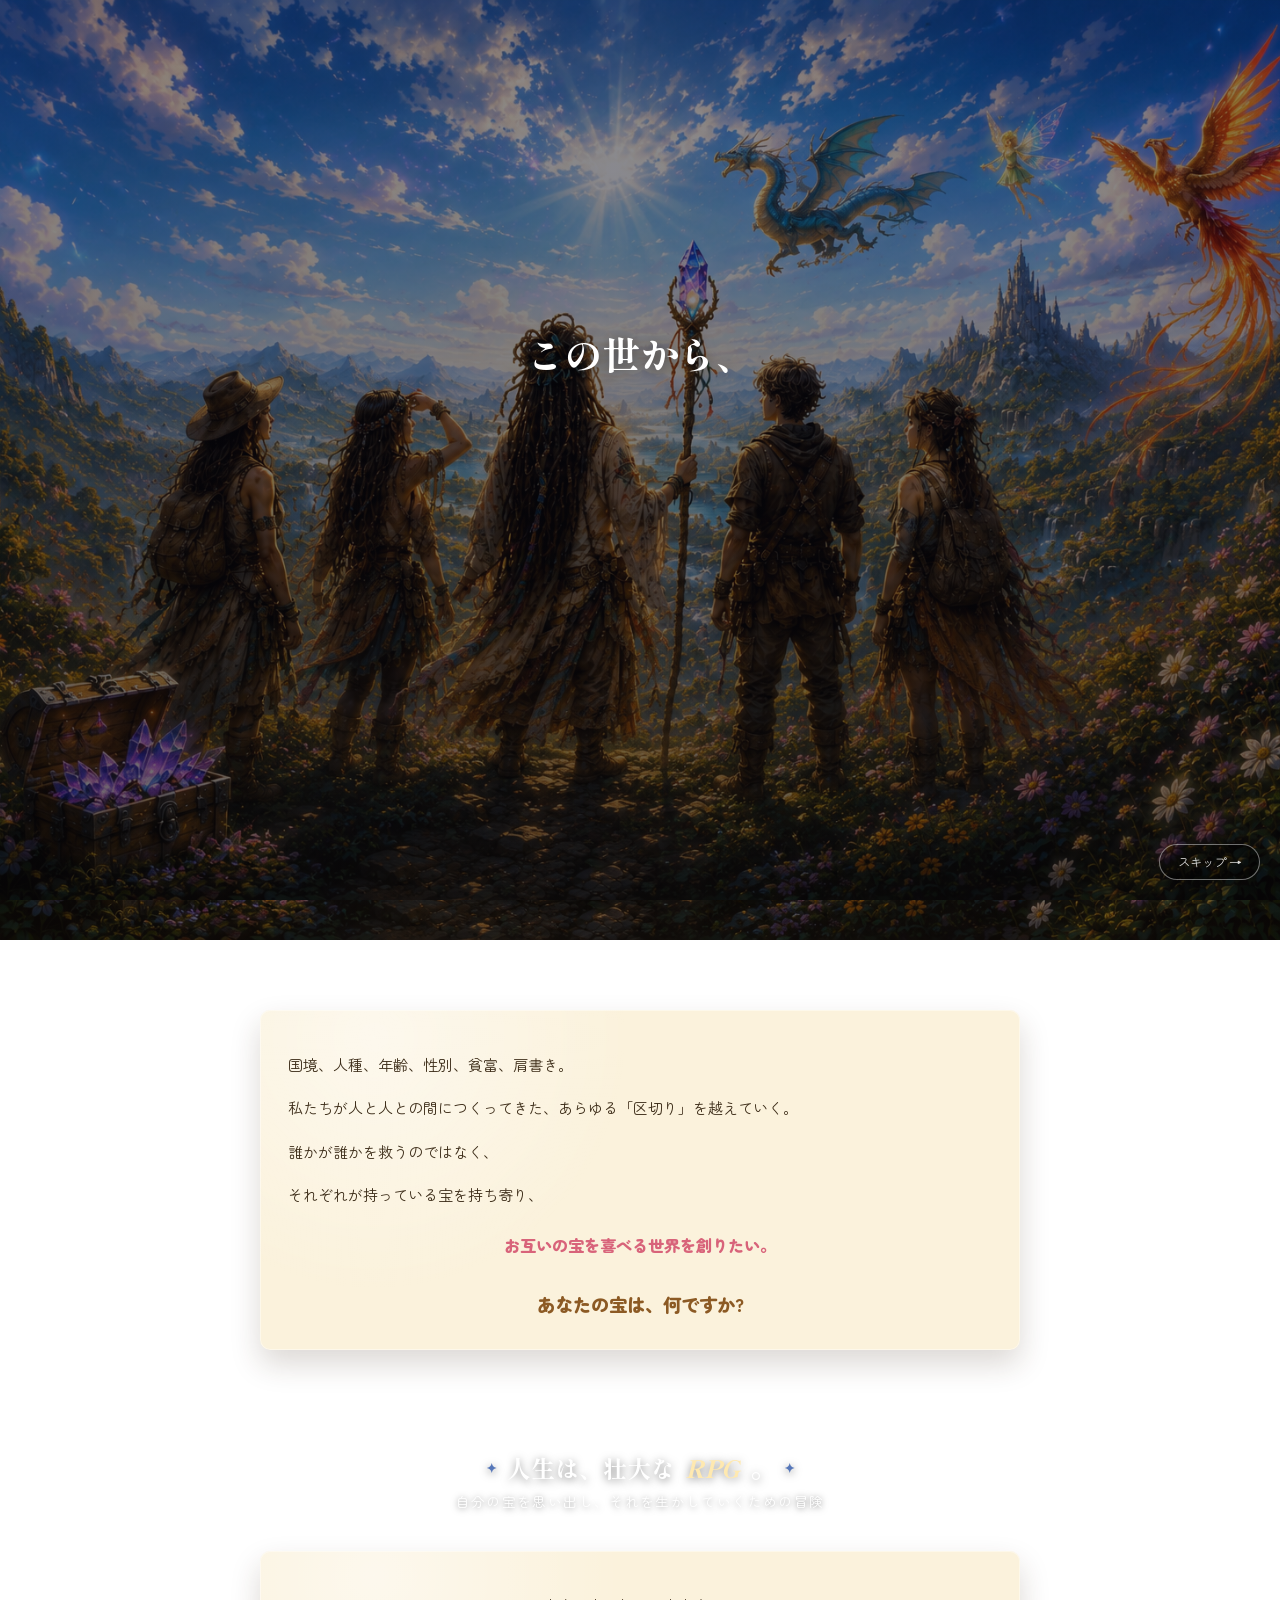
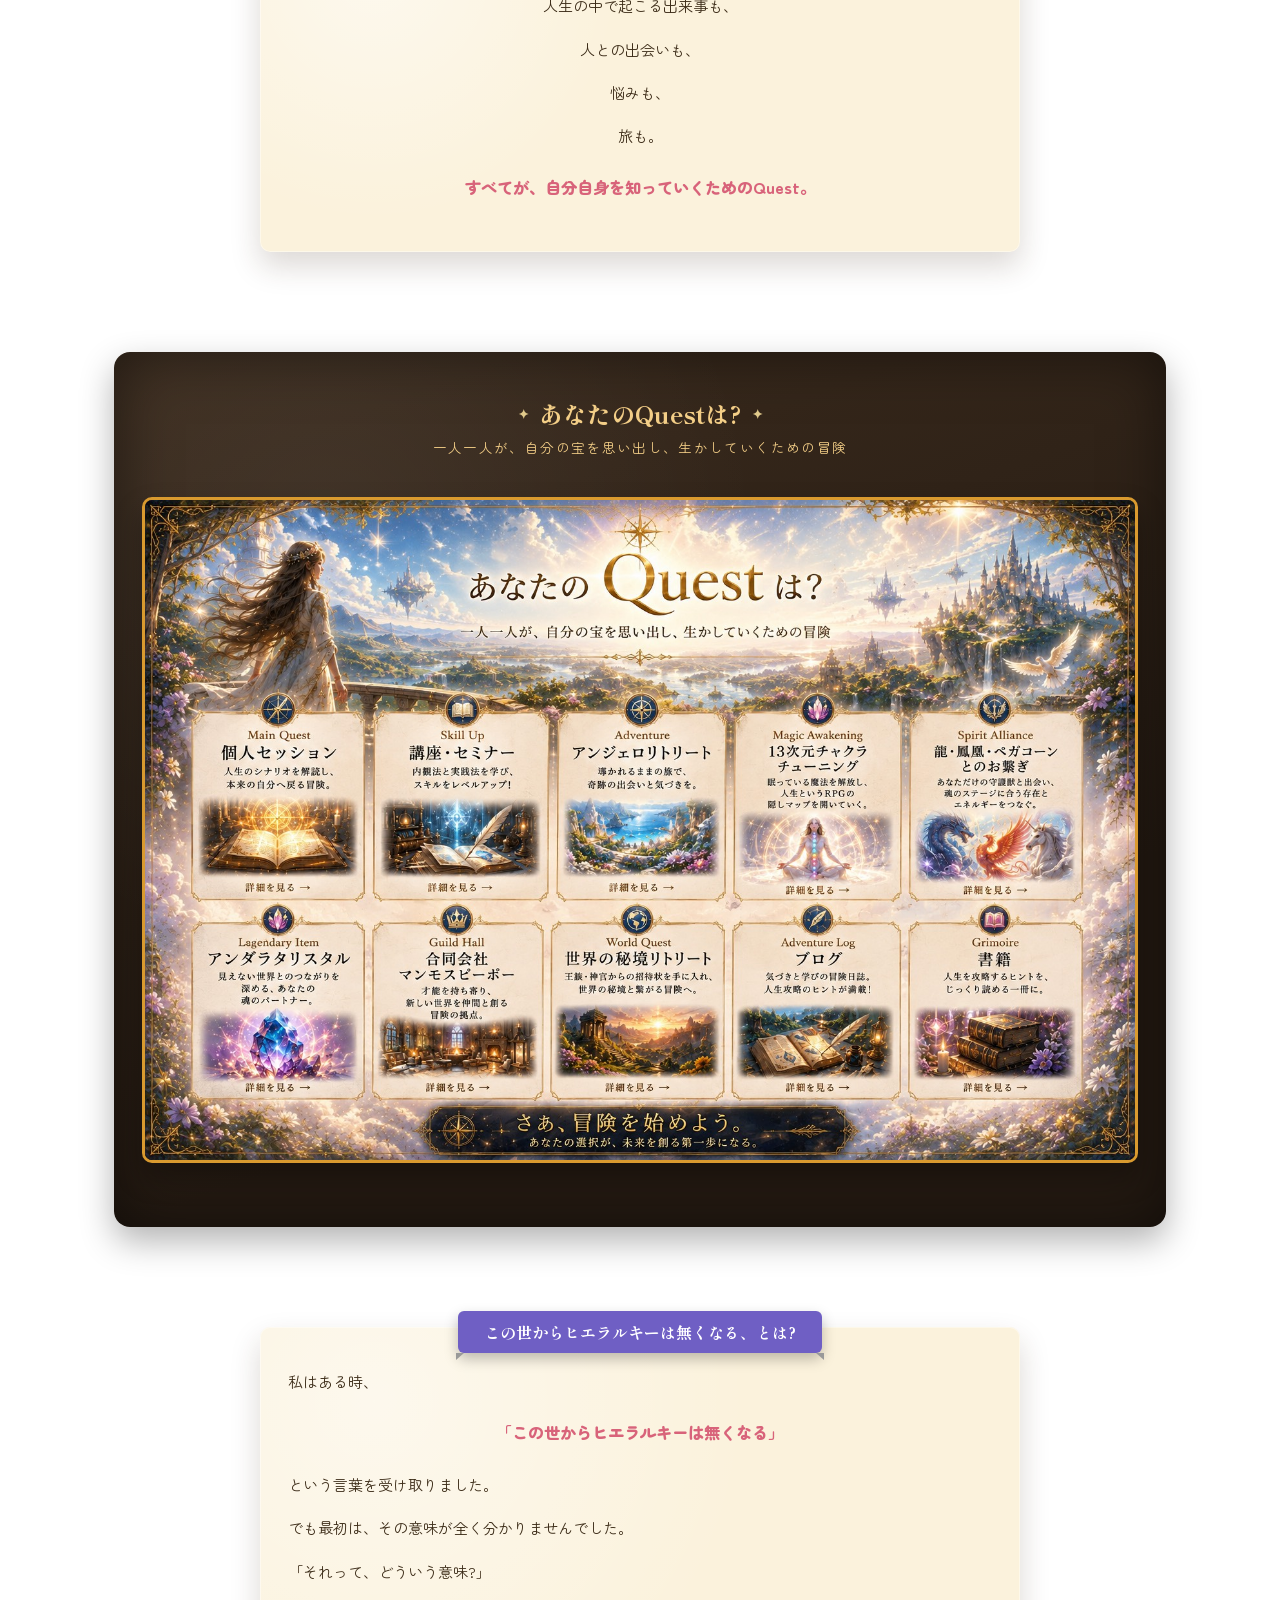
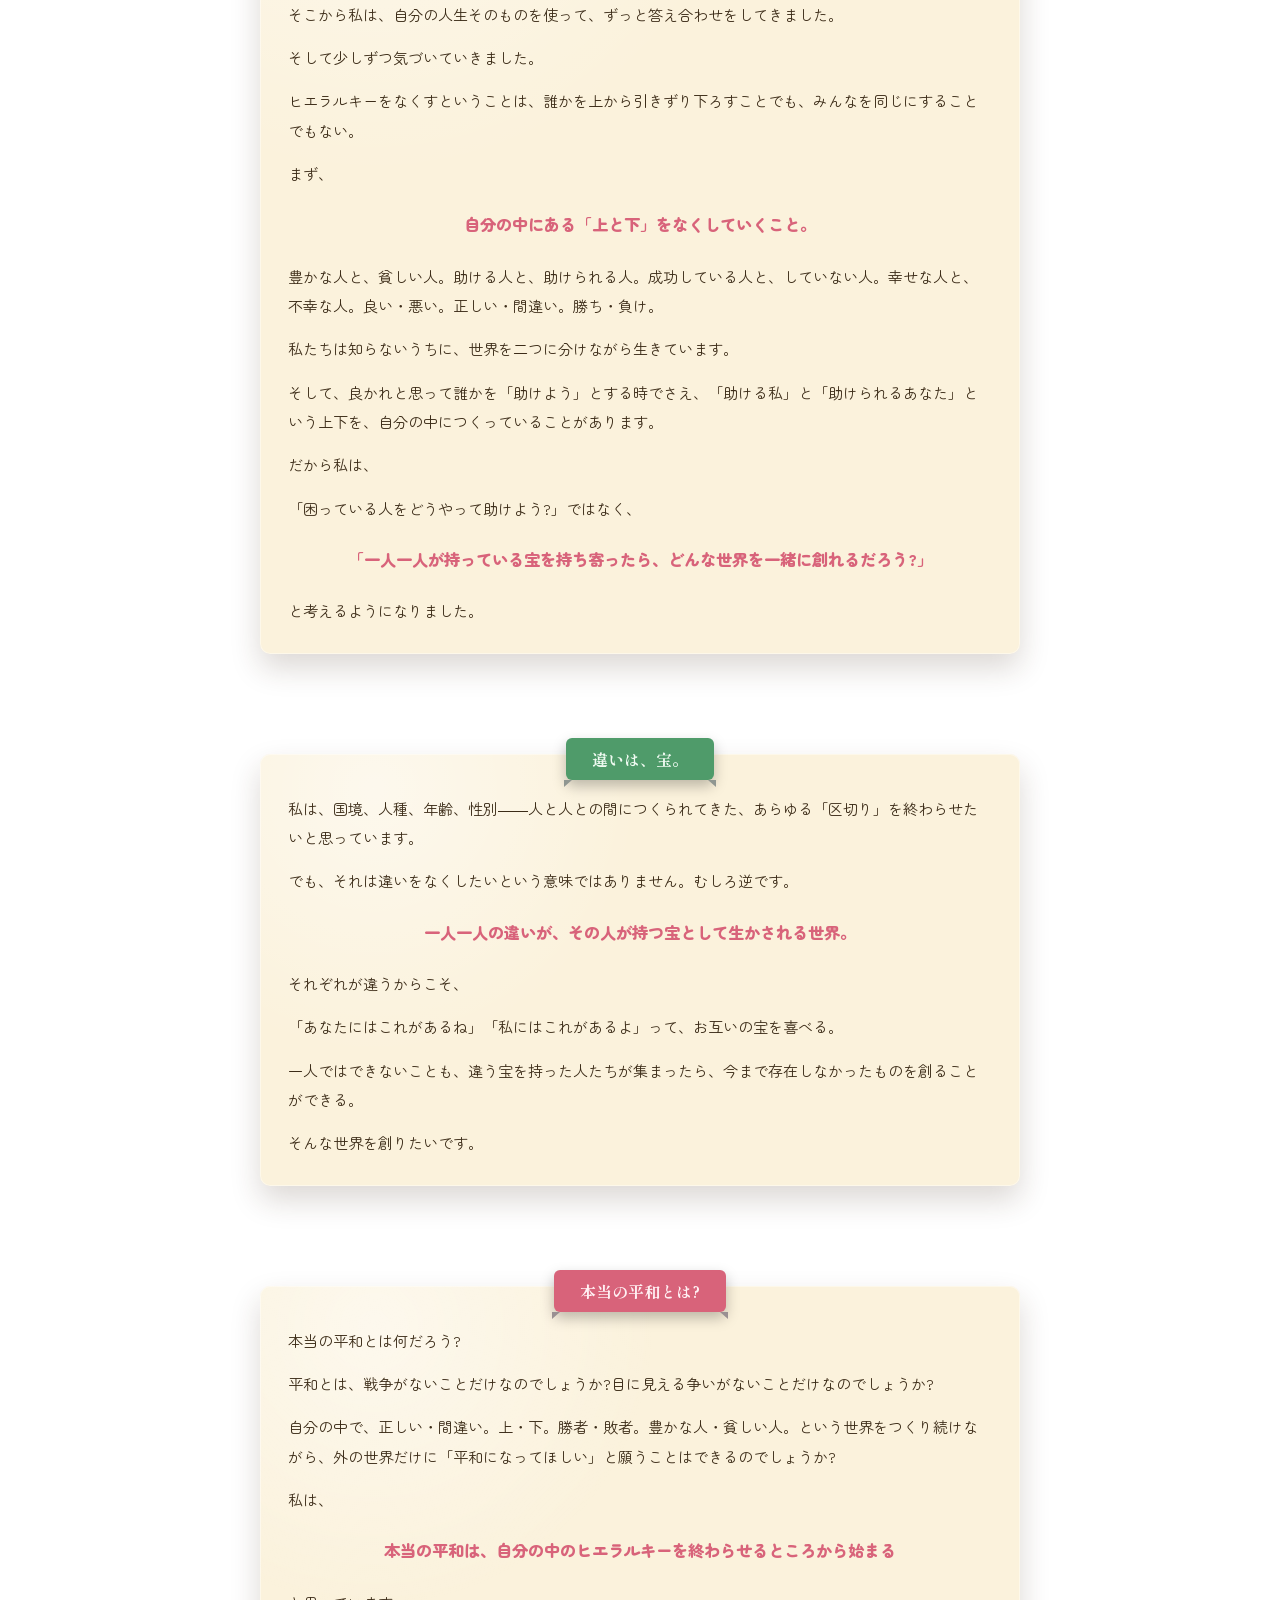
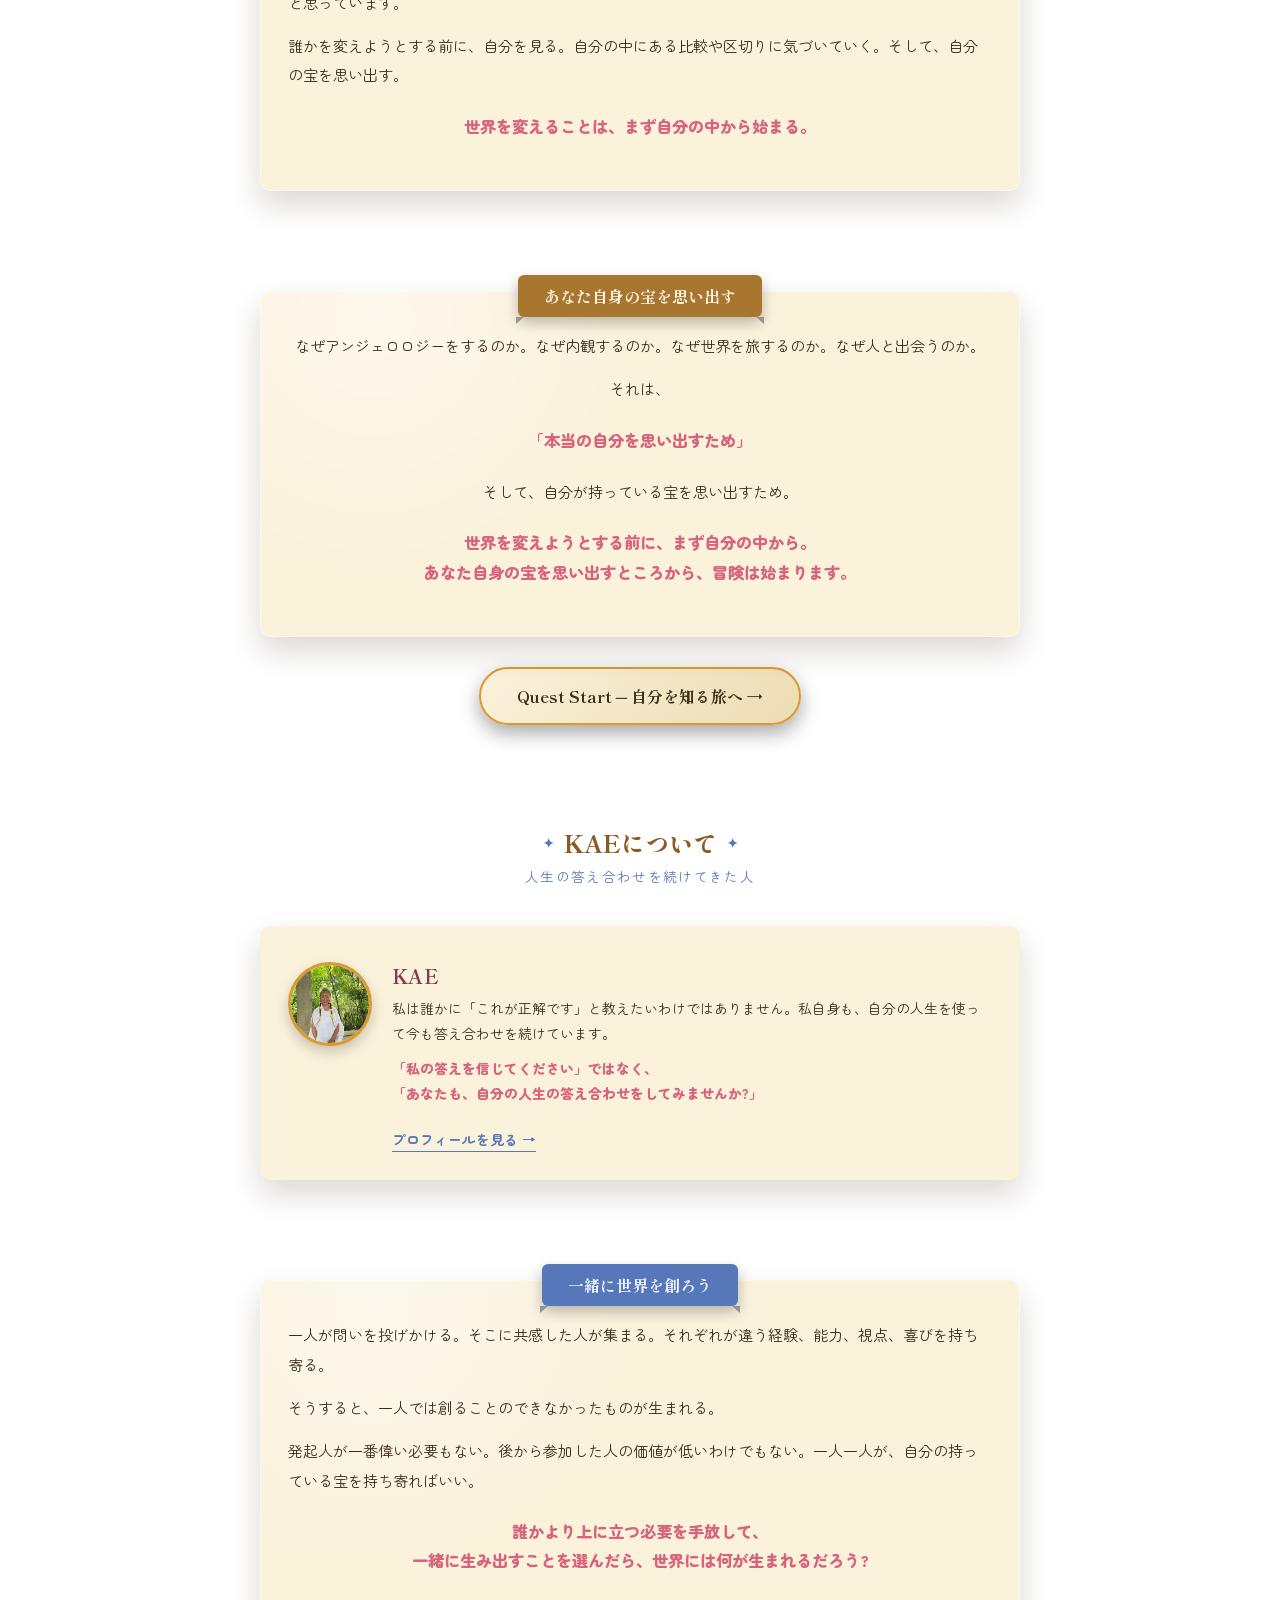
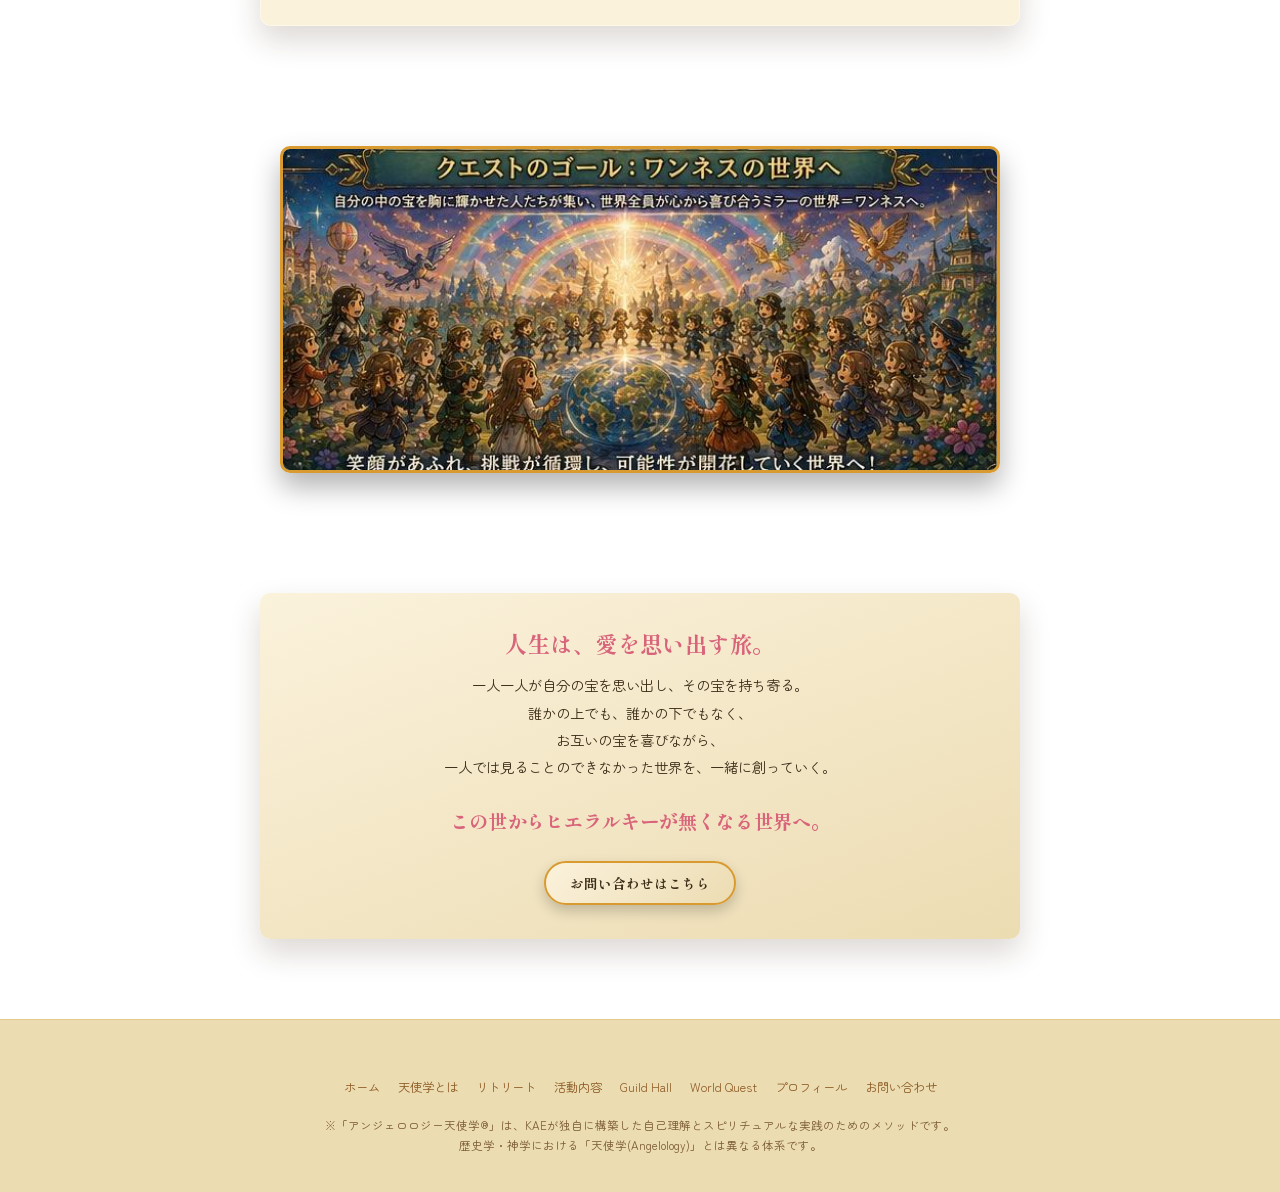
==== commit 9bd1872e: "Add files via upload" ====
--- a/index.html
+++ b/index.html
@@ -160,7 +160,7 @@
       <li><a href="activity.html#session"><span class="ico">🗺️</span><span class="en">Main Quest</span><span class="jp">個人セッション</span></a></li>
       <li><a href="activity.html#seminar"><span class="ico">📚</span><span class="en">Skill Up</span><span class="jp">講座・セミナー</span></a></li>
       <li><a href="retreat.html"><span class="ico">🏕️</span><span class="en">Adventure</span><span class="jp">アンジェロリトリート</span></a></li>
-      <li><a href="activity.html#chakra"><span class="ico">✨</span><span class="en">Magic Awakening</span><span class="jp">13次元チャクラチューニング</span></a></li>
+      <li><a href="magic-awakening.html"><span class="ico">✨</span><span class="en">Magic Awakening</span><span class="jp">13次元チャクラチューニング</span></a></li>
       <li><a href="activity.html#spirit"><span class="ico">🐉</span><span class="en">Spirit Alliance</span><span class="jp">龍・鳳凰・ペガコーンとのお繋ぎ</span></a></li>
       <li><a href="activity.html#crystal"><span class="ico">💎</span><span class="en">Legendary Item</span><span class="jp">アンダラクリスタル</span></a></li>
       <li><a href="guild.html"><span class="ico">🏰</span><span class="en">Guild Hall</span><span class="jp">合同会社マンモスピーポー</span></a></li>
@@ -228,7 +228,7 @@
         <a href="activity.html#session" class="quest-hotspot" style="left:1%; top:30%; width:18.5%; height:29%;" aria-label="Main Quest 個人セッション"></a>
         <a href="activity.html#seminar" class="quest-hotspot" style="left:20.5%; top:30%; width:18.5%; height:29%;" aria-label="Skill Up 講座・セミナー"></a>
         <a href="retreat.html" class="quest-hotspot" style="left:40%; top:30%; width:18.5%; height:29%;" aria-label="Adventure アンジェロリトリート"></a>
-        <a href="activity.html#chakra" class="quest-hotspot" style="left:59.5%; top:30%; width:18.5%; height:29%;" aria-label="Magic Awakening 13次元チャクラチューニング"></a>
+        <a href="magic-awakening.html" class="quest-hotspot" style="left:59.5%; top:30%; width:18.5%; height:29%;" aria-label="Magic Awakening 13次元チャクラチューニング"></a>
         <a href="activity.html#spirit" class="quest-hotspot" style="left:79%; top:30%; width:19%; height:29%;" aria-label="Spirit Alliance 龍・鳳凰・ペガコーンとのお繋ぎ"></a>
 
         <a href="activity.html#crystal" class="quest-hotspot" style="left:1%; top:61%; width:18.5%; height:29%;" aria-label="Legendary Item アンダラクリスタル"></a>
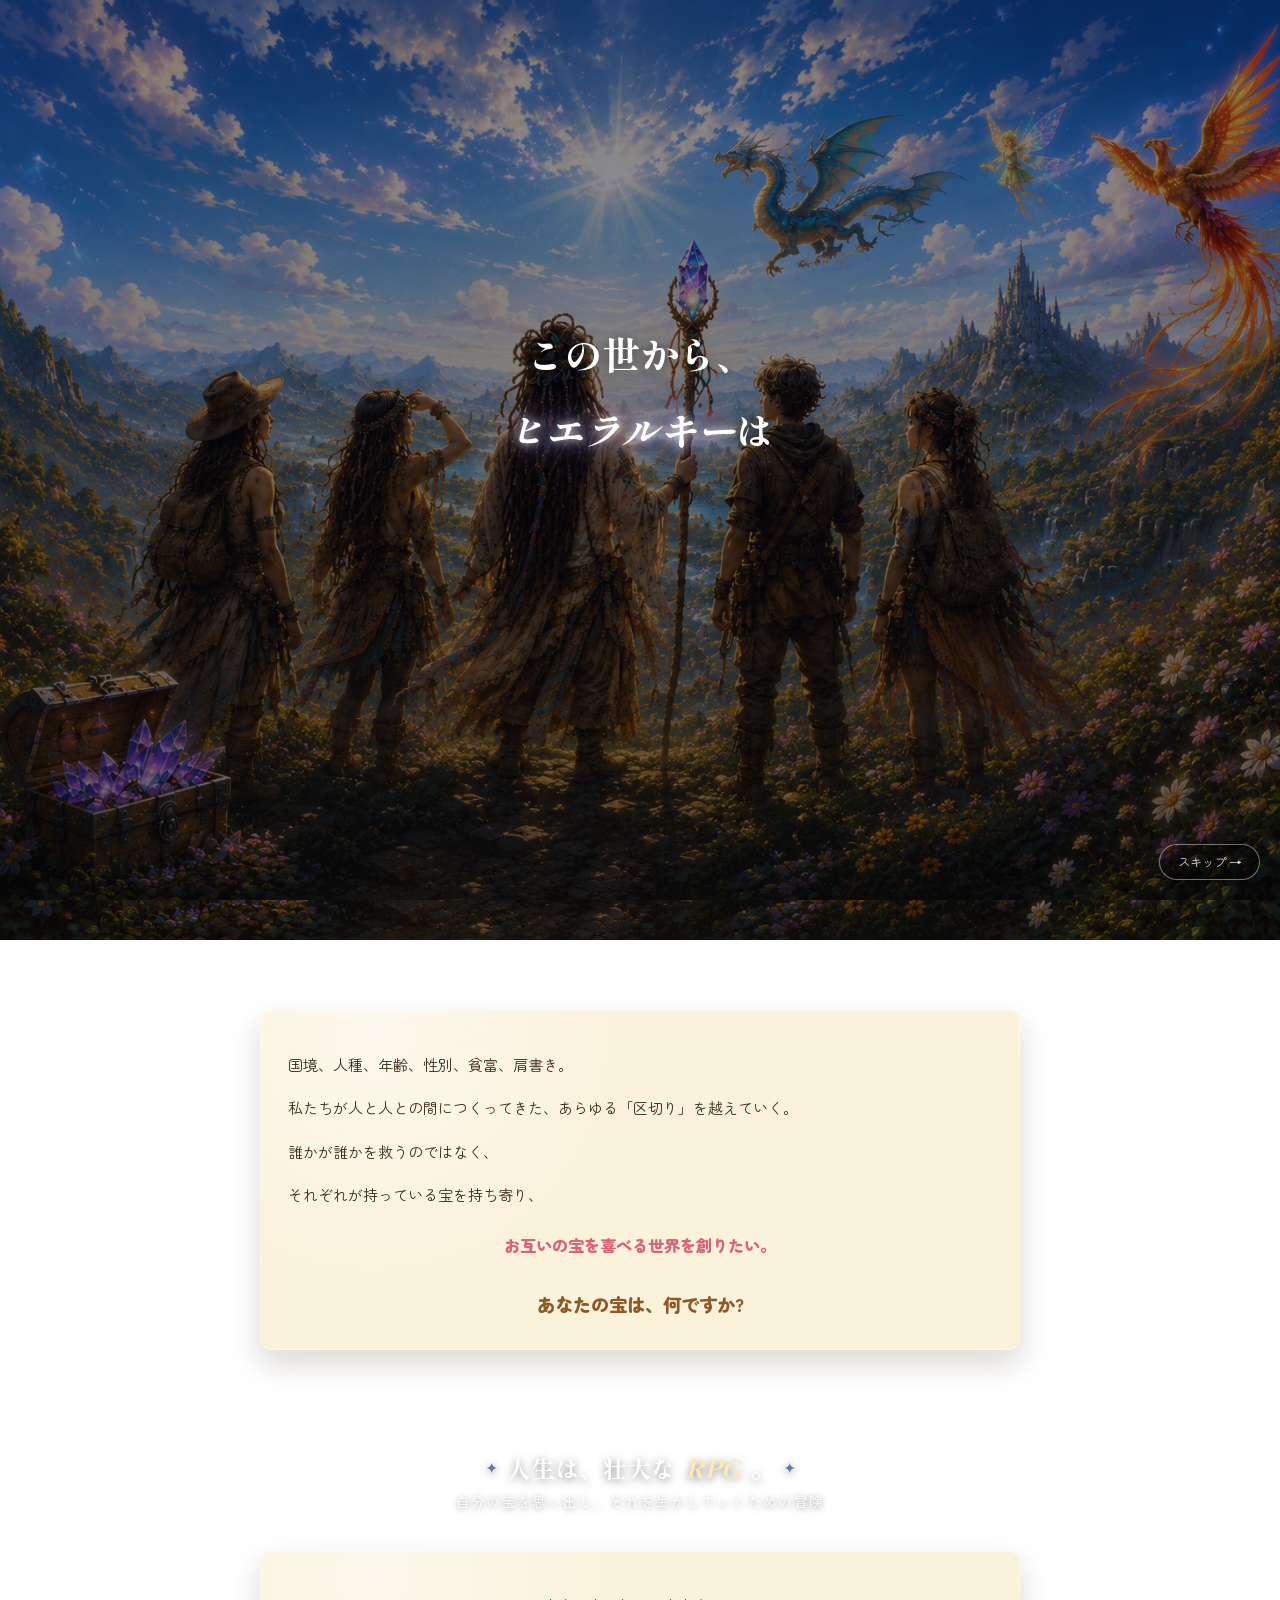
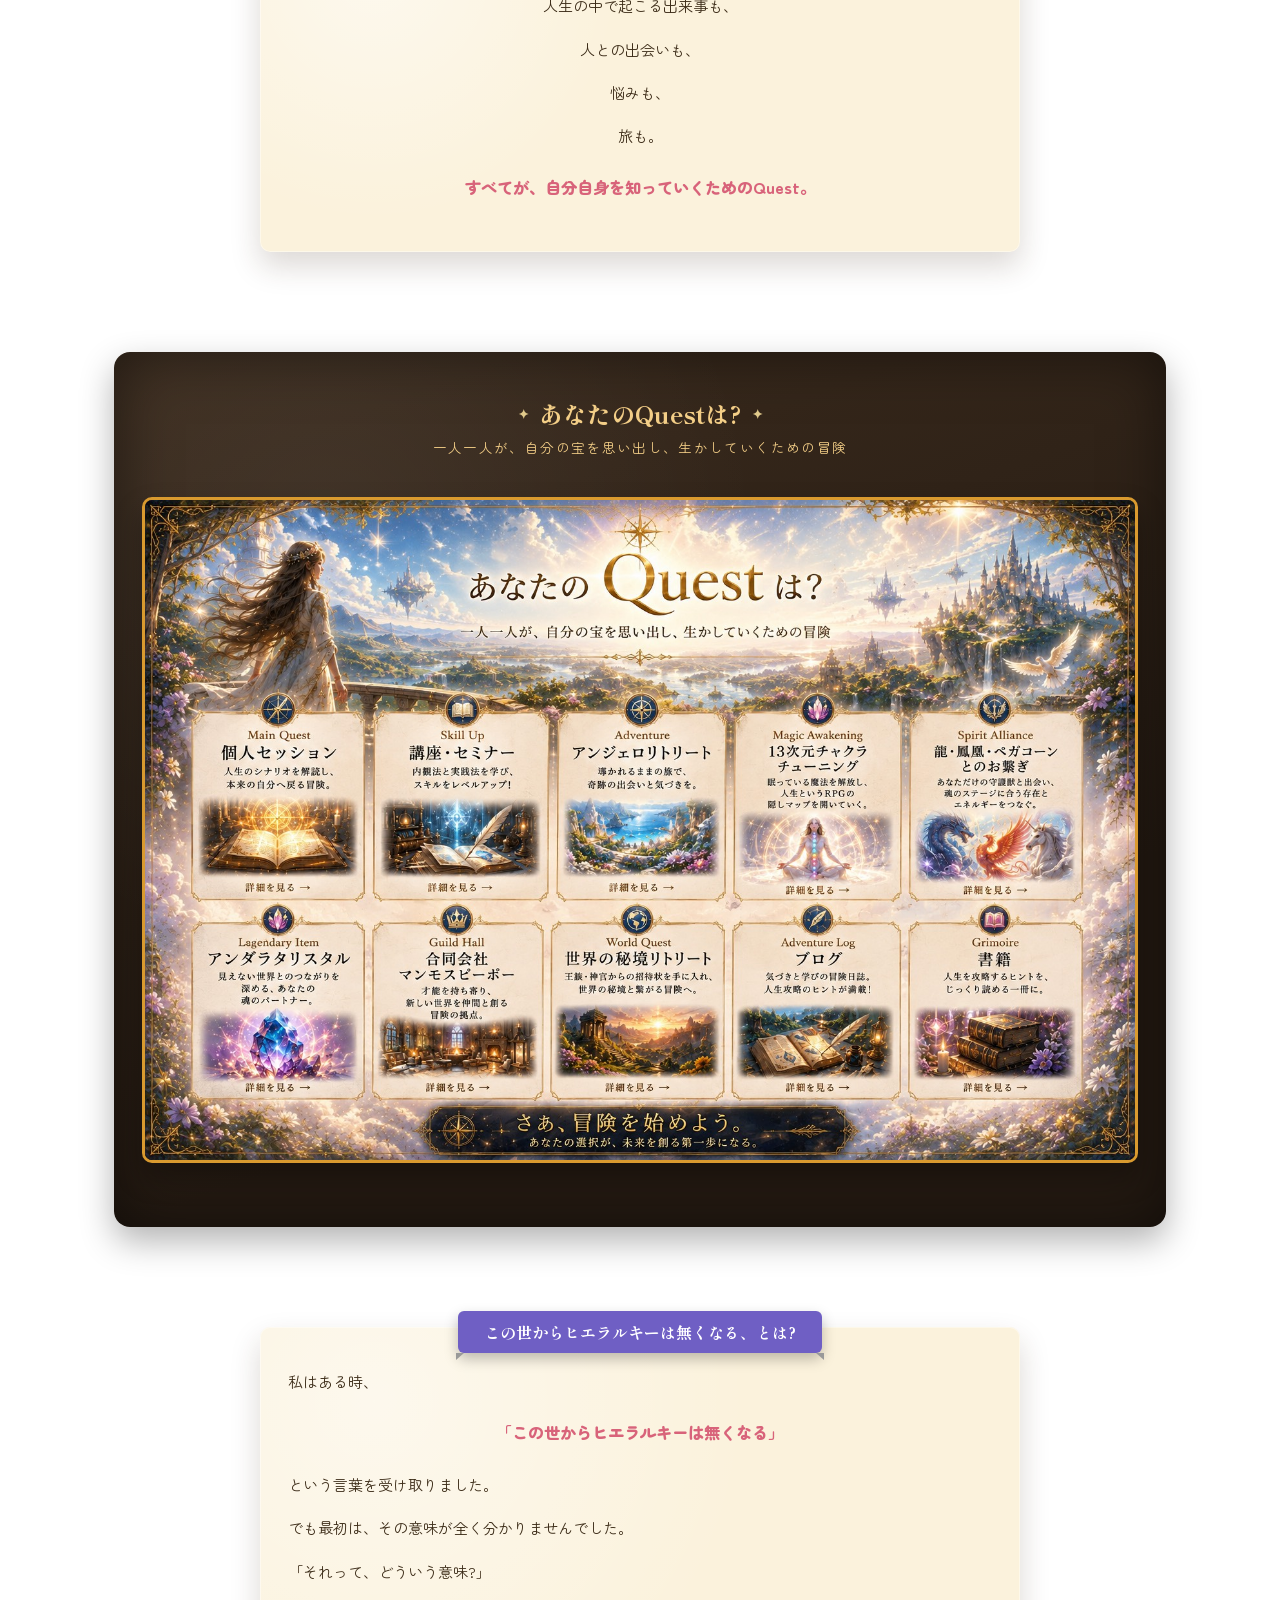
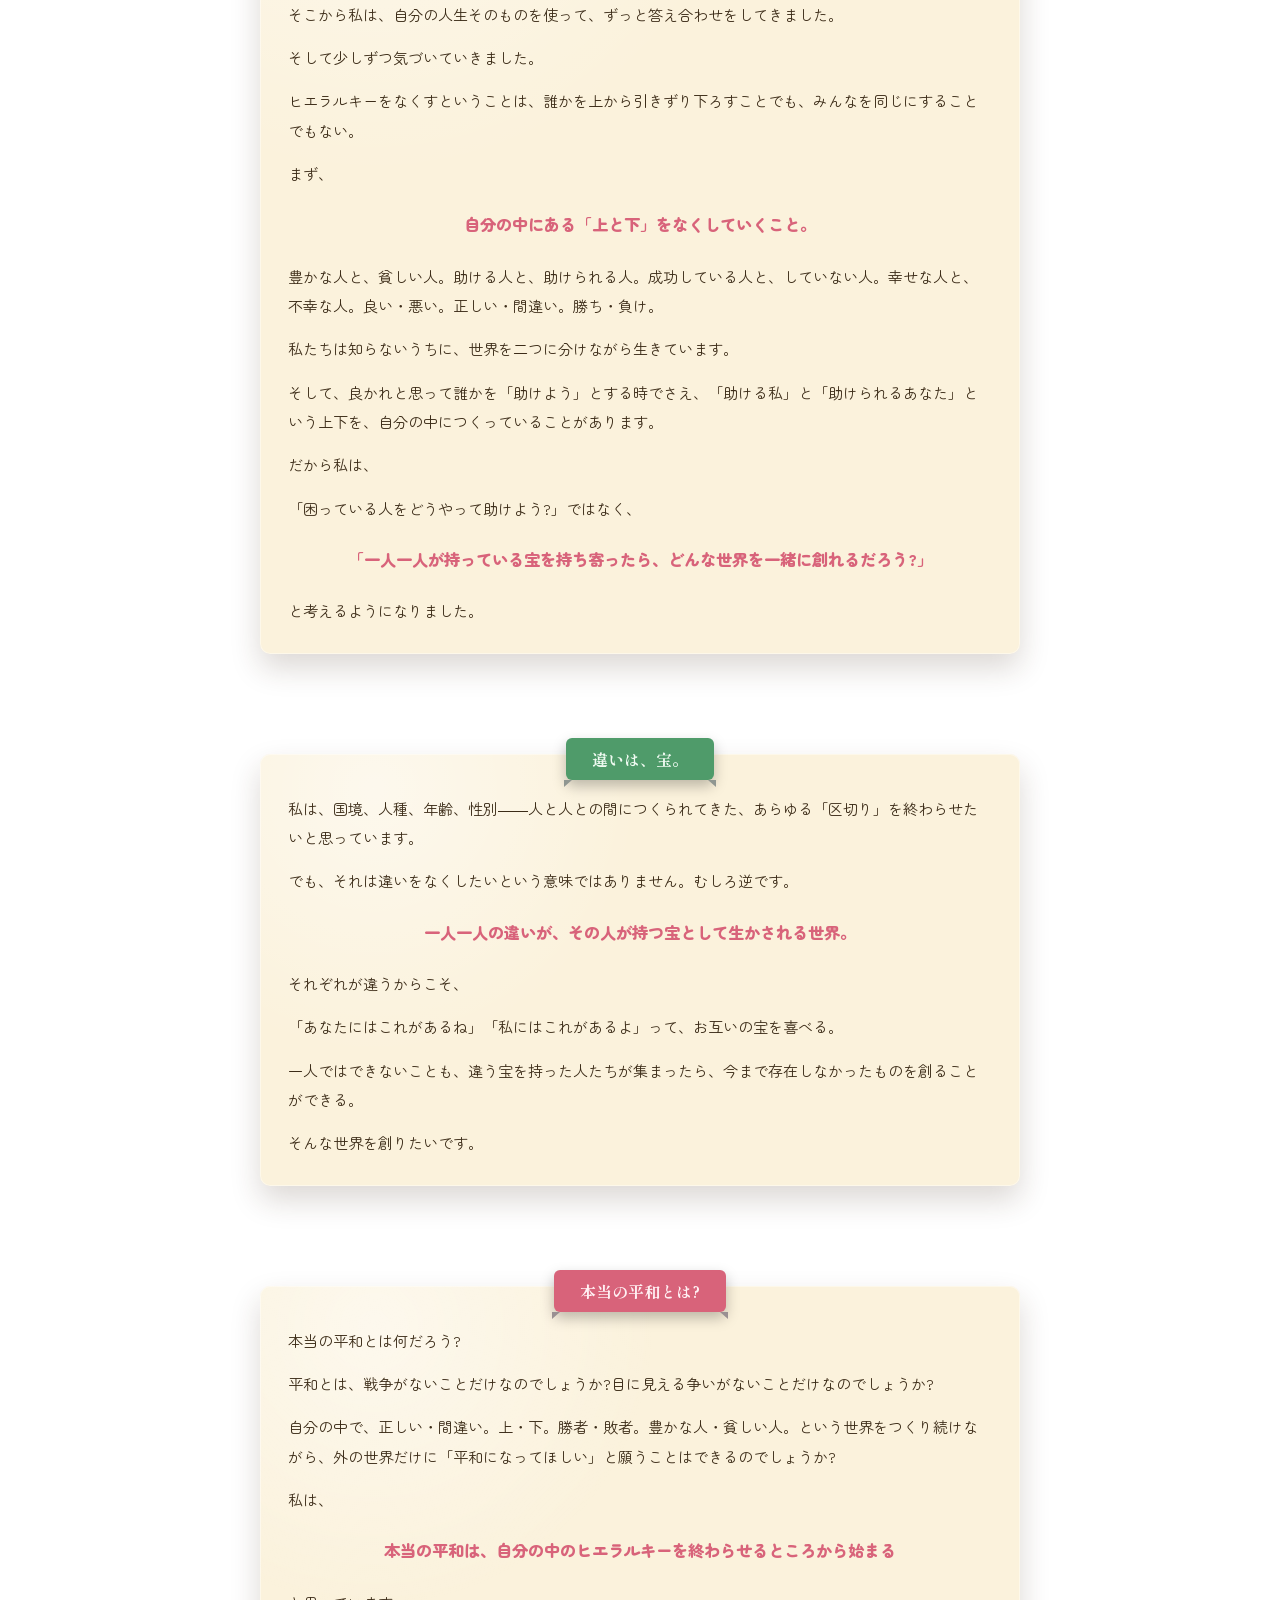
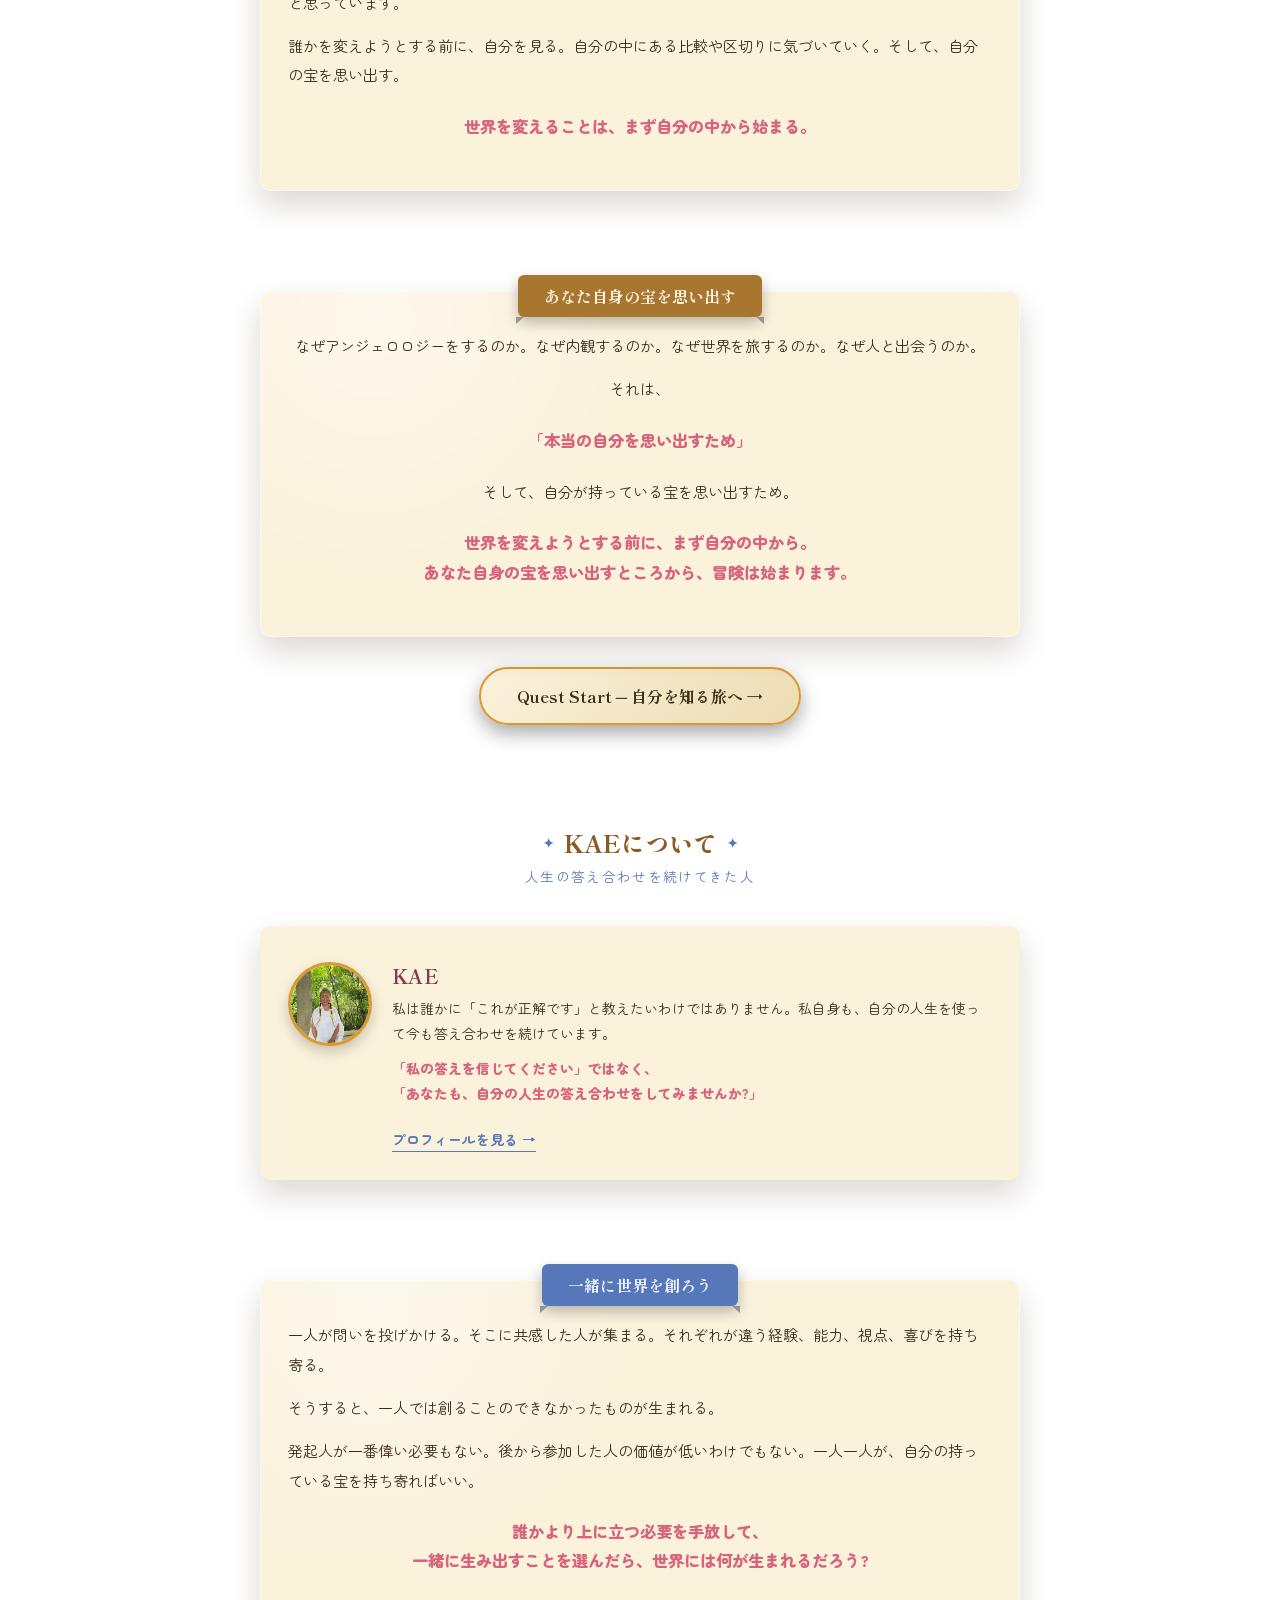
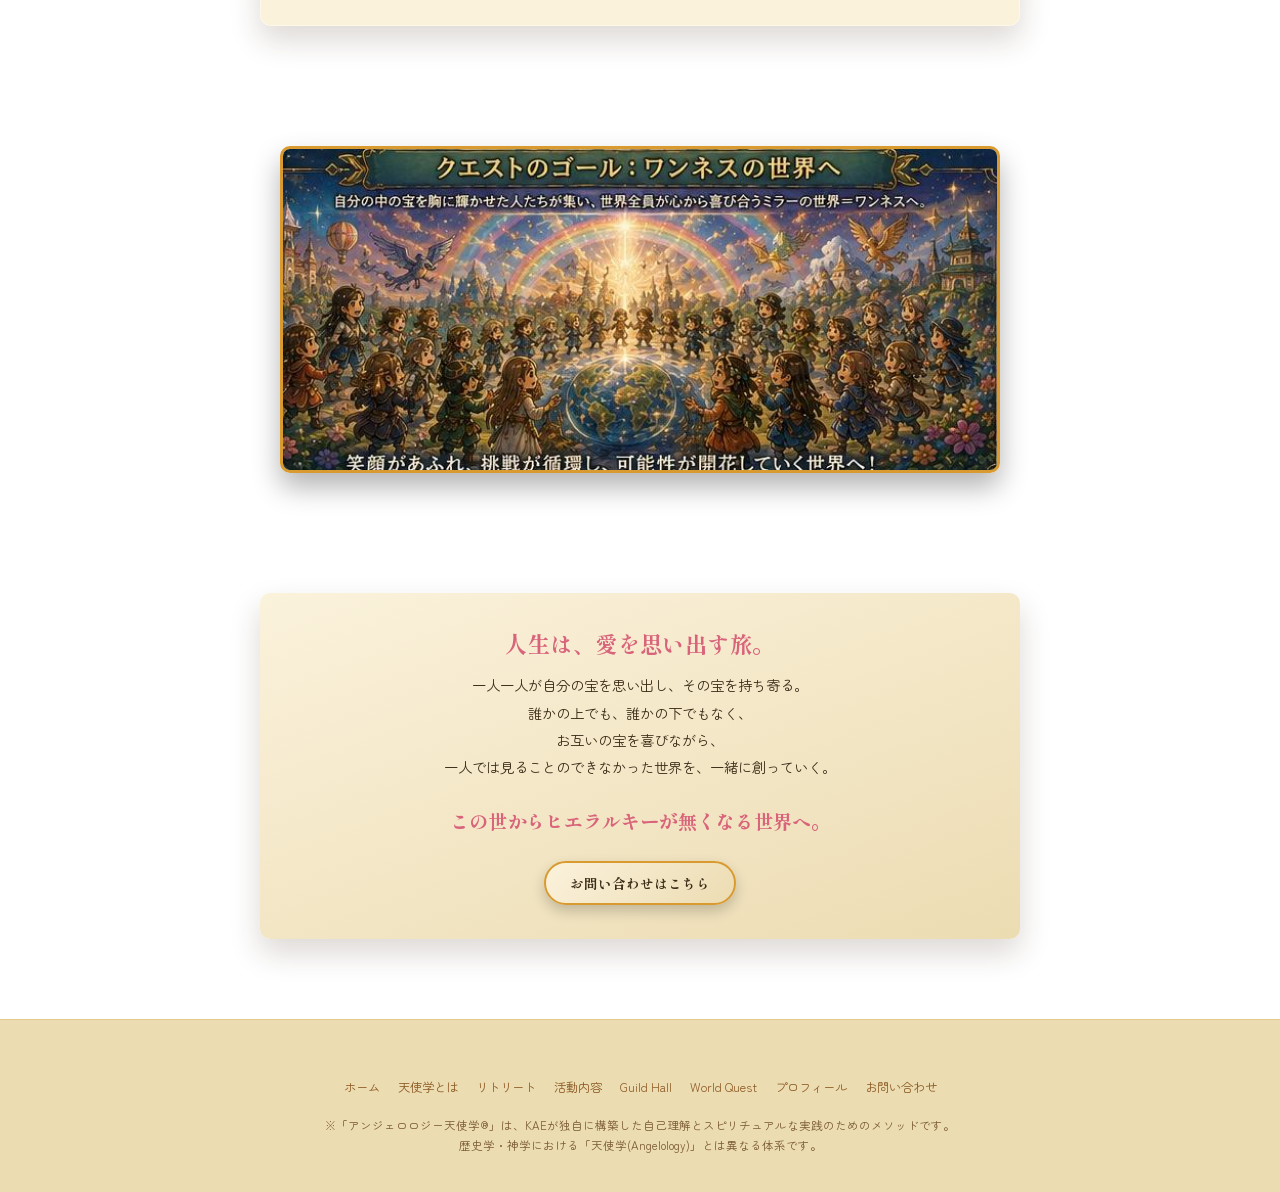
==== commit 2af8e564: "Add files via upload" ====
--- a/index.html
+++ b/index.html
@@ -160,7 +160,7 @@
       <li><a href="activity.html#session"><span class="ico">🗺️</span><span class="en">Main Quest</span><span class="jp">個人セッション</span></a></li>
       <li><a href="activity.html#seminar"><span class="ico">📚</span><span class="en">Skill Up</span><span class="jp">講座・セミナー</span></a></li>
       <li><a href="retreat.html"><span class="ico">🏕️</span><span class="en">Adventure</span><span class="jp">アンジェロリトリート</span></a></li>
-      <li><a href="magic-awakening.html"><span class="ico">✨</span><span class="en">Magic Awakening</span><span class="jp">13次元チャクラチューニング</span></a></li>
+      <li><a href="activity.html#chakra"><span class="ico">✨</span><span class="en">Magic Awakening</span><span class="jp">13次元チャクラチューニング</span></a></li>
       <li><a href="activity.html#spirit"><span class="ico">🐉</span><span class="en">Spirit Alliance</span><span class="jp">龍・鳳凰・ペガコーンとのお繋ぎ</span></a></li>
       <li><a href="activity.html#crystal"><span class="ico">💎</span><span class="en">Legendary Item</span><span class="jp">アンダラクリスタル</span></a></li>
       <li><a href="guild.html"><span class="ico">🏰</span><span class="en">Guild Hall</span><span class="jp">合同会社マンモスピーポー</span></a></li>
@@ -228,7 +228,7 @@
         <a href="activity.html#session" class="quest-hotspot" style="left:1%; top:30%; width:18.5%; height:29%;" aria-label="Main Quest 個人セッション"></a>
         <a href="activity.html#seminar" class="quest-hotspot" style="left:20.5%; top:30%; width:18.5%; height:29%;" aria-label="Skill Up 講座・セミナー"></a>
         <a href="retreat.html" class="quest-hotspot" style="left:40%; top:30%; width:18.5%; height:29%;" aria-label="Adventure アンジェロリトリート"></a>
-        <a href="magic-awakening.html" class="quest-hotspot" style="left:59.5%; top:30%; width:18.5%; height:29%;" aria-label="Magic Awakening 13次元チャクラチューニング"></a>
+        <a href="activity.html#chakra" class="quest-hotspot" style="left:59.5%; top:30%; width:18.5%; height:29%;" aria-label="Magic Awakening 13次元チャクラチューニング"></a>
         <a href="activity.html#spirit" class="quest-hotspot" style="left:79%; top:30%; width:19%; height:29%;" aria-label="Spirit Alliance 龍・鳳凰・ペガコーンとのお繋ぎ"></a>
 
         <a href="activity.html#crystal" class="quest-hotspot" style="left:1%; top:61%; width:18.5%; height:29%;" aria-label="Legendary Item アンダラクリスタル"></a>
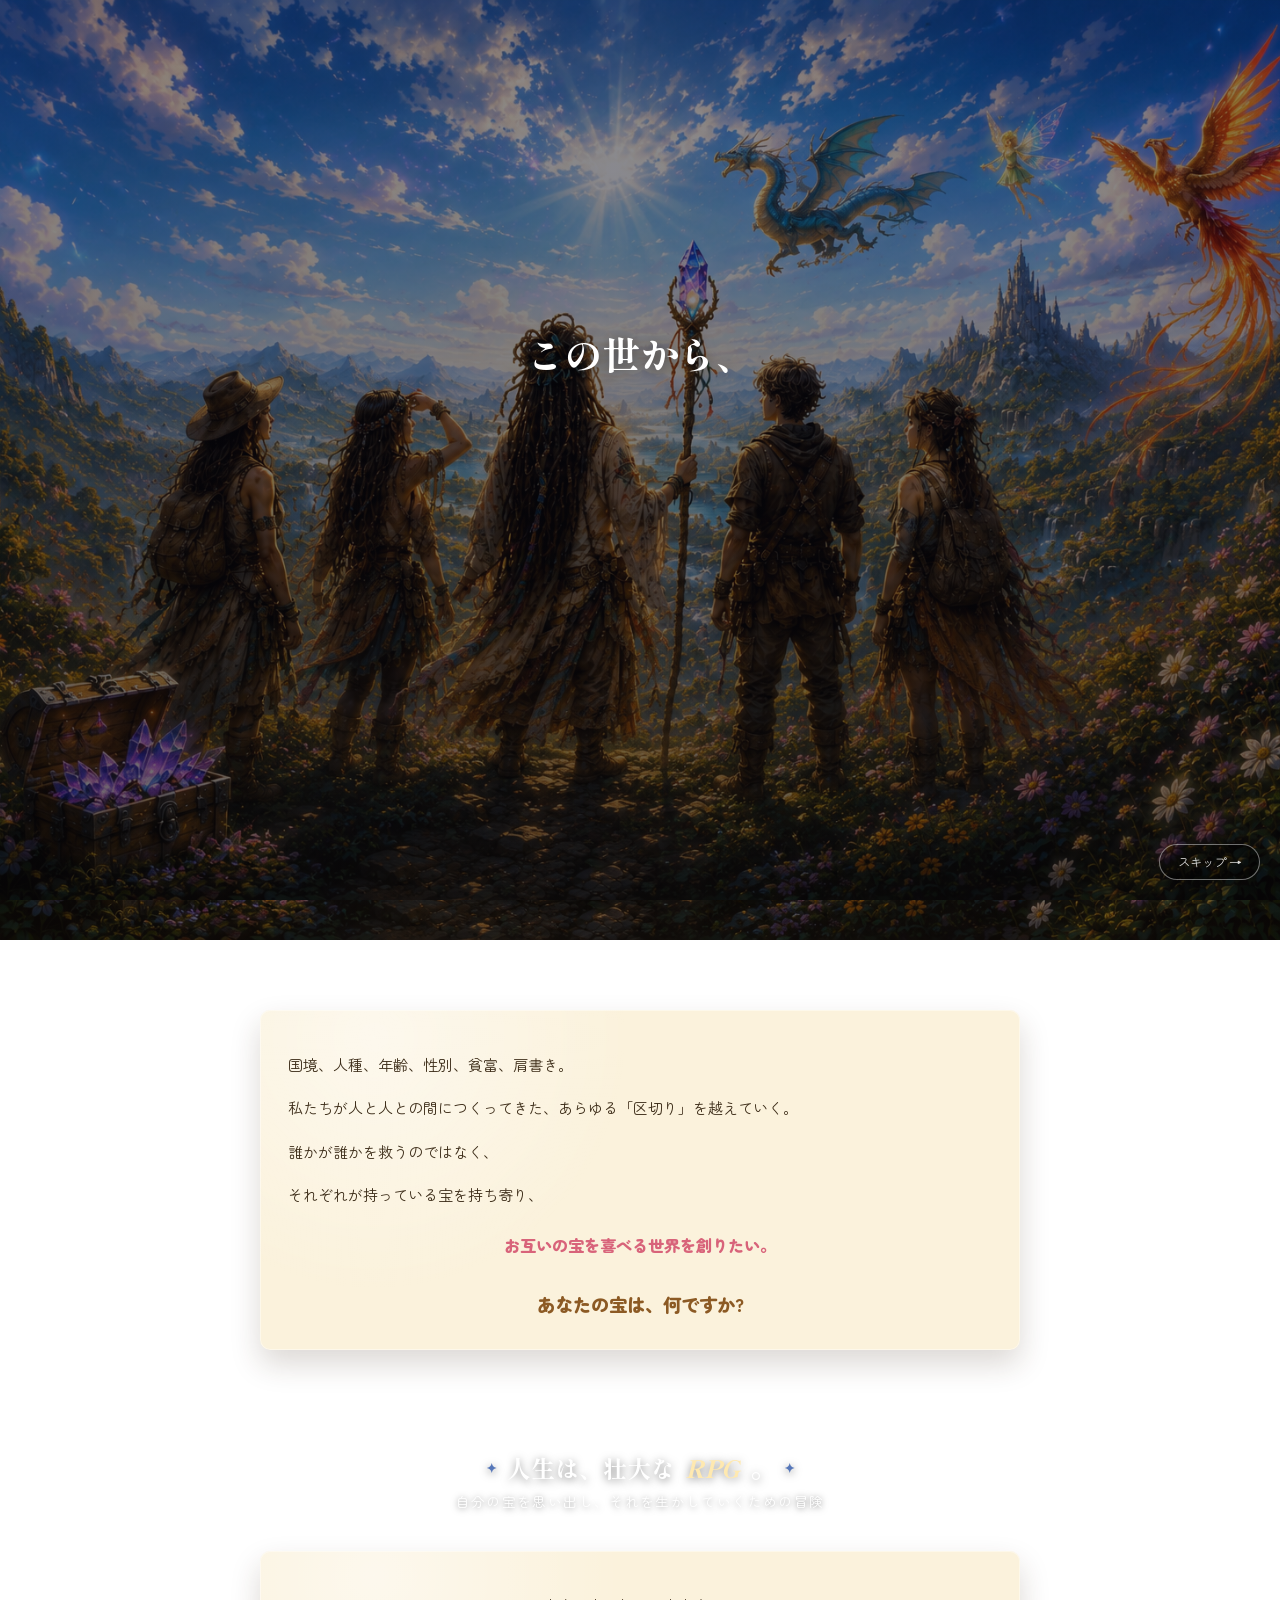
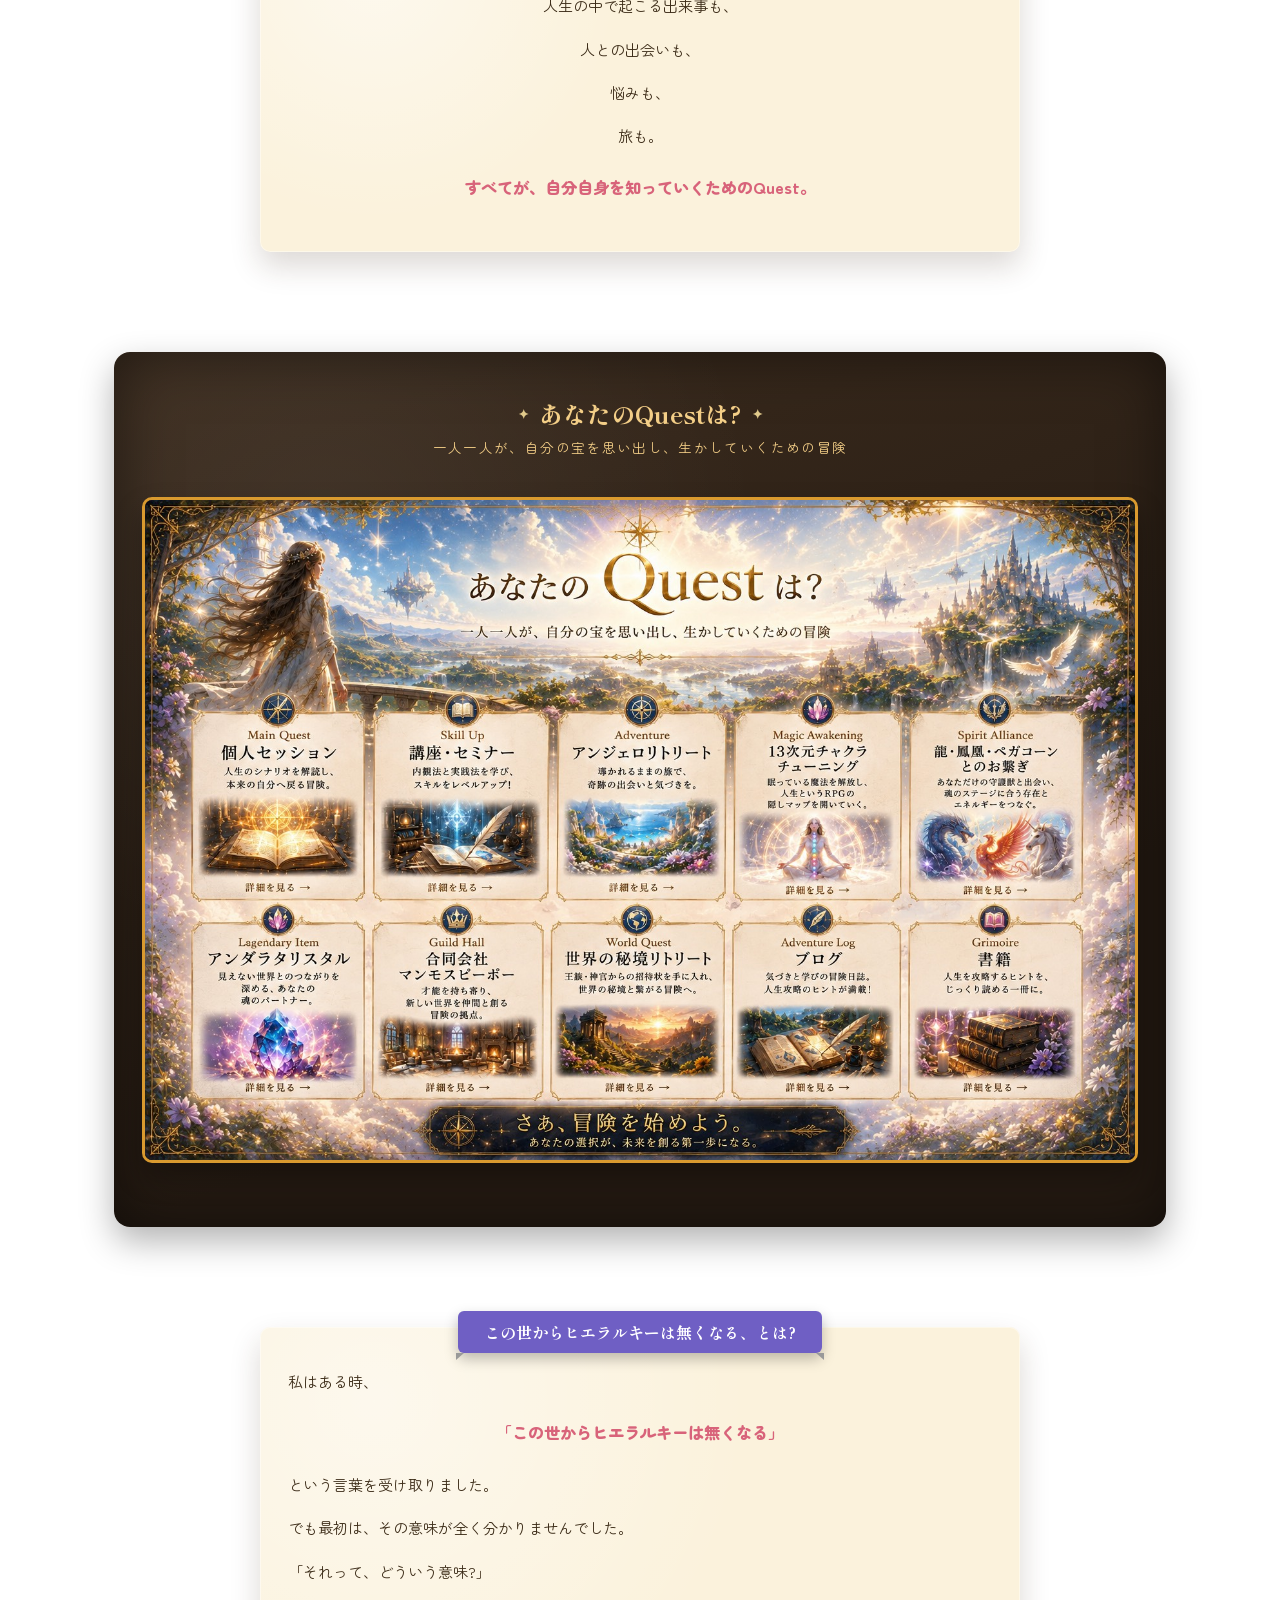
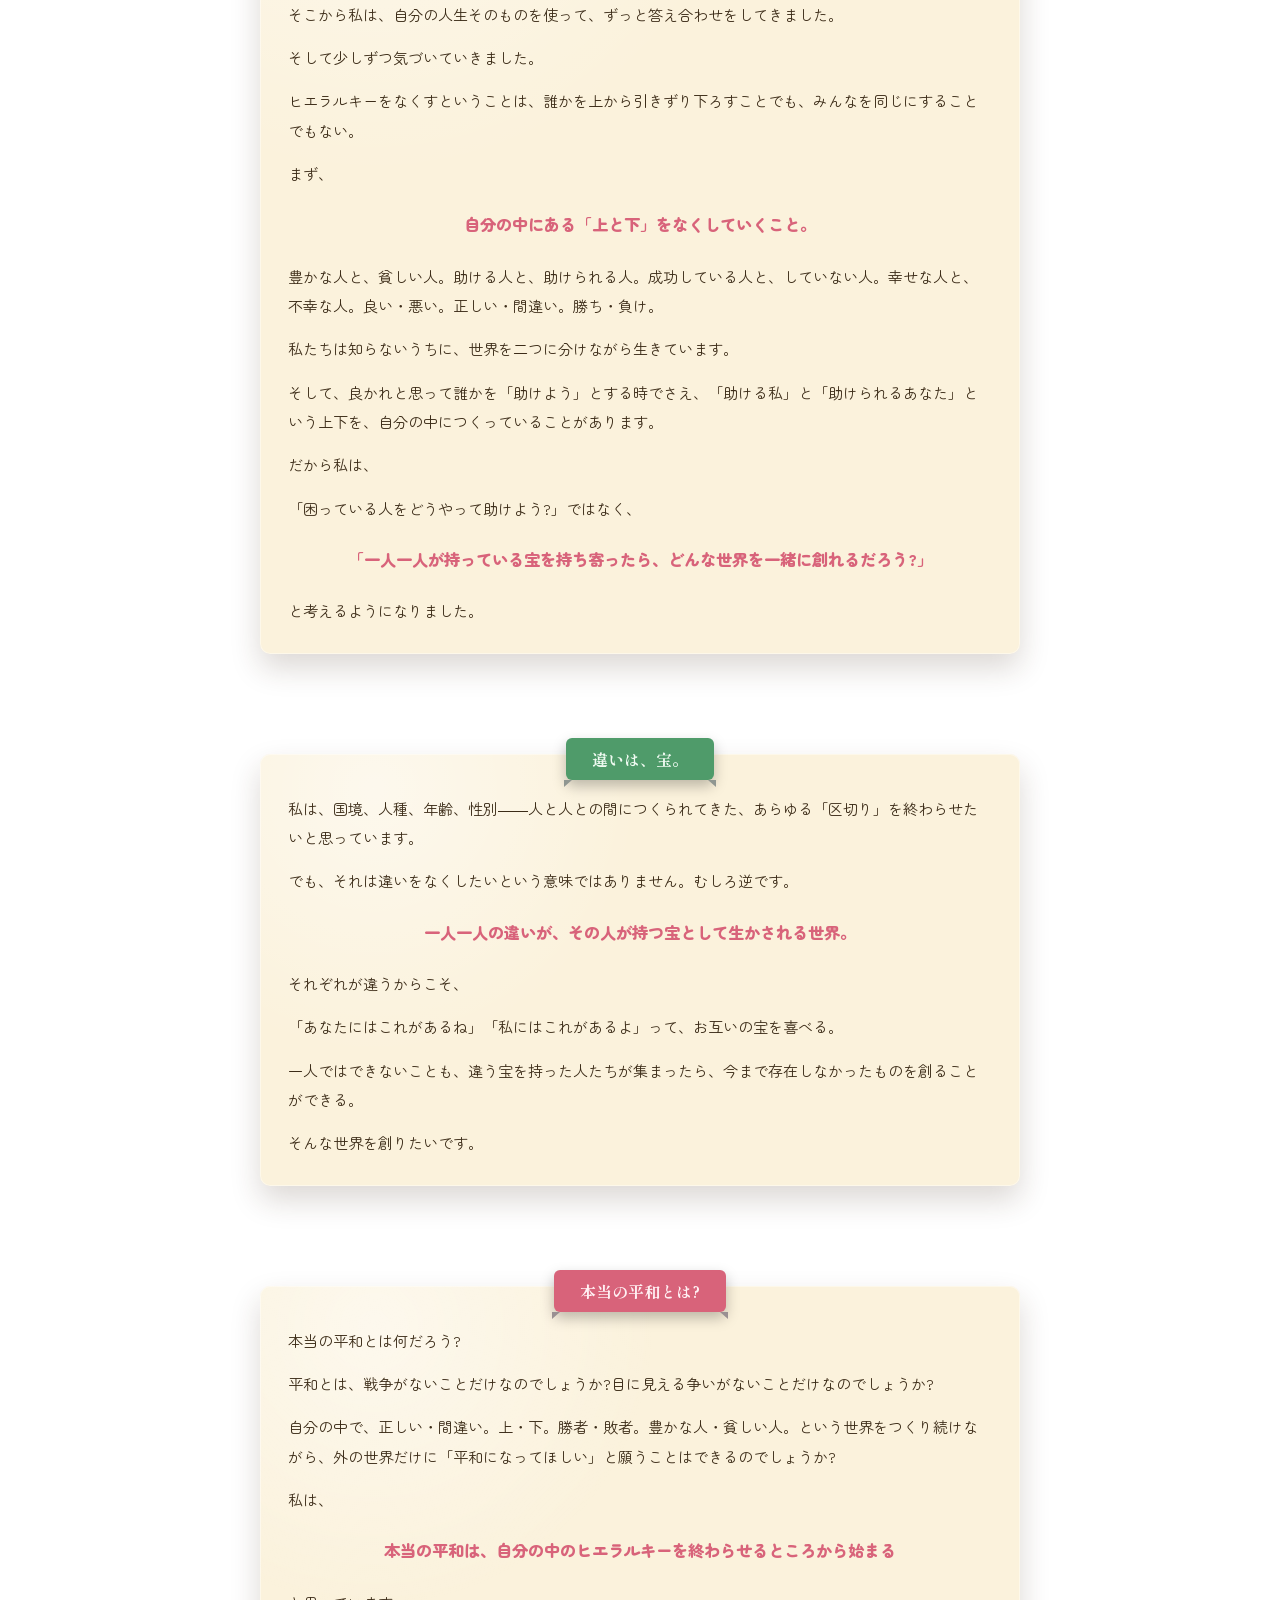
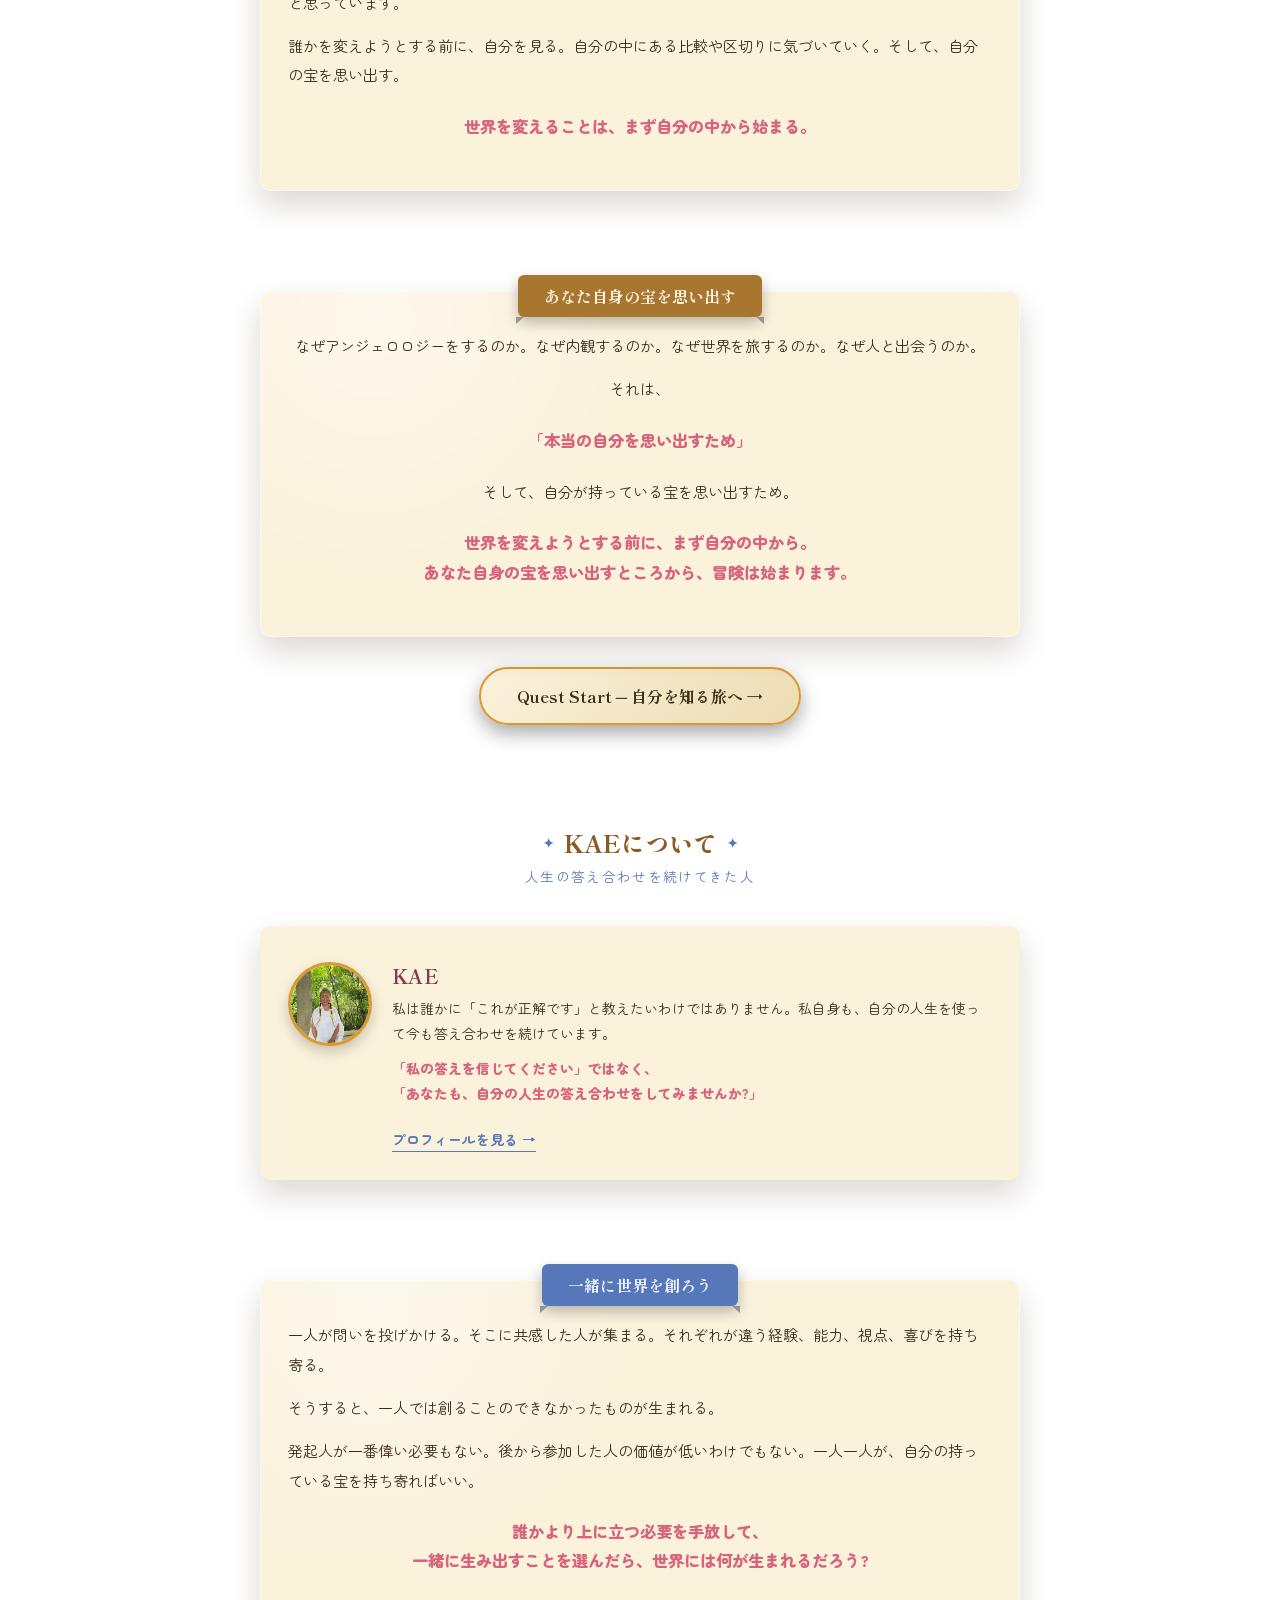
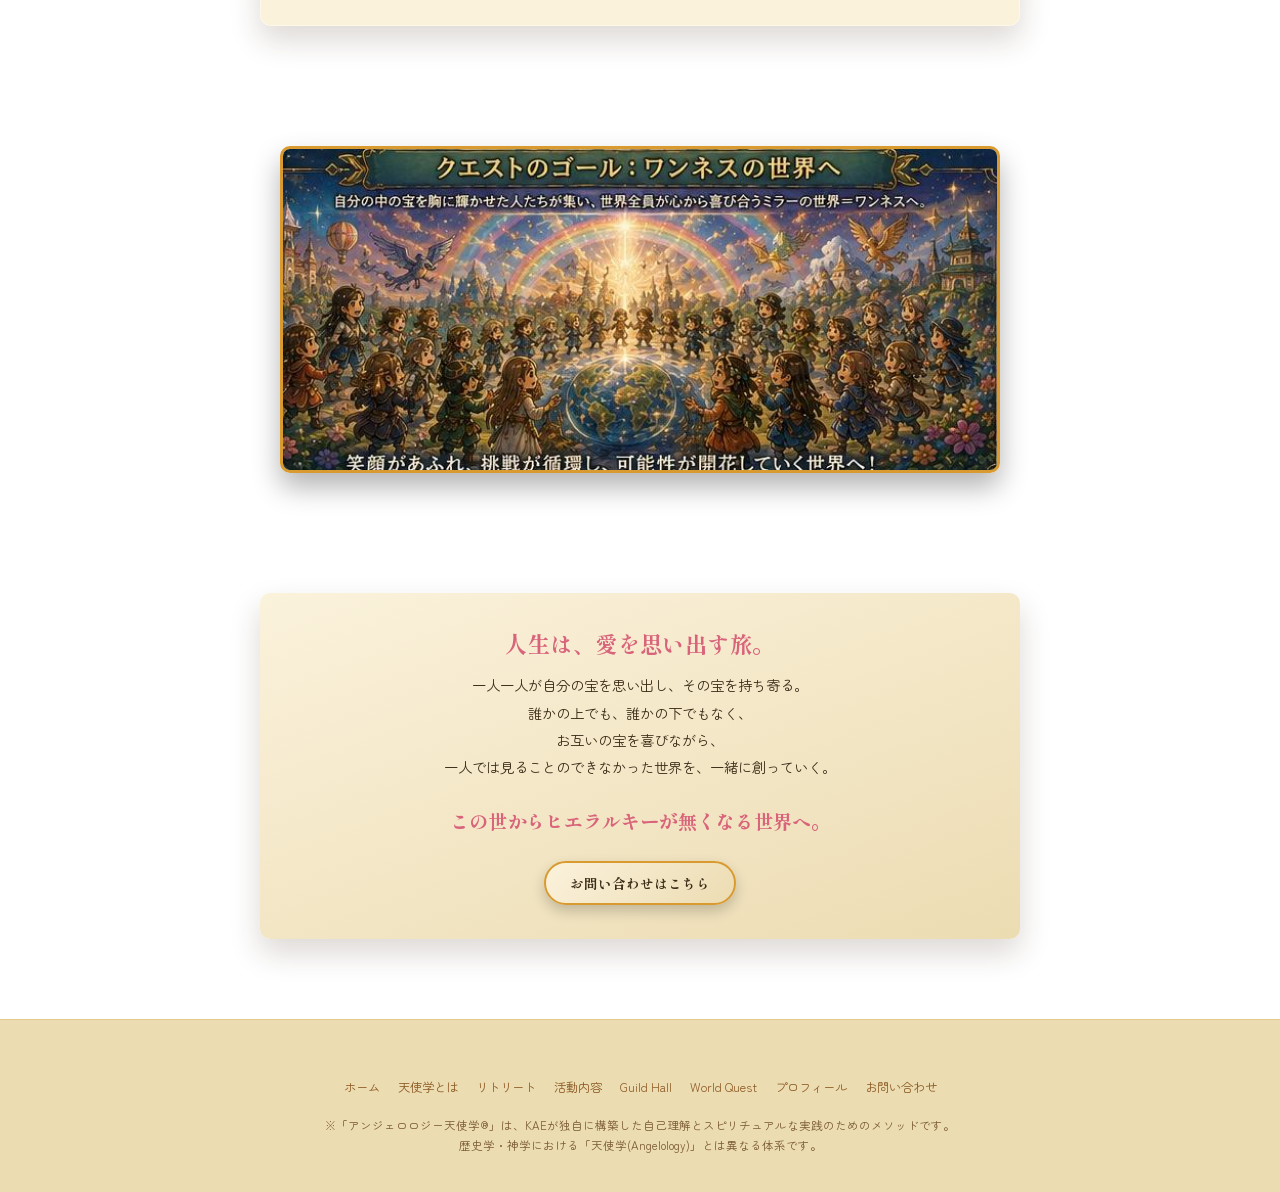
==== commit 5225fe81: "Add files via upload" ====
--- a/index.html
+++ b/index.html
@@ -160,7 +160,7 @@
       <li><a href="activity.html#session"><span class="ico">🗺️</span><span class="en">Main Quest</span><span class="jp">個人セッション</span></a></li>
       <li><a href="activity.html#seminar"><span class="ico">📚</span><span class="en">Skill Up</span><span class="jp">講座・セミナー</span></a></li>
       <li><a href="retreat.html"><span class="ico">🏕️</span><span class="en">Adventure</span><span class="jp">アンジェロリトリート</span></a></li>
-      <li><a href="activity.html#chakra"><span class="ico">✨</span><span class="en">Magic Awakening</span><span class="jp">13次元チャクラチューニング</span></a></li>
+      <li><a href="magic-awakening.html"><span class="ico">✨</span><span class="en">Magic Awakening</span><span class="jp">13次元チャクラチューニング</span></a></li>
       <li><a href="activity.html#spirit"><span class="ico">🐉</span><span class="en">Spirit Alliance</span><span class="jp">龍・鳳凰・ペガコーンとのお繋ぎ</span></a></li>
       <li><a href="activity.html#crystal"><span class="ico">💎</span><span class="en">Legendary Item</span><span class="jp">アンダラクリスタル</span></a></li>
       <li><a href="guild.html"><span class="ico">🏰</span><span class="en">Guild Hall</span><span class="jp">合同会社マンモスピーポー</span></a></li>
@@ -228,7 +228,7 @@
         <a href="activity.html#session" class="quest-hotspot" style="left:1%; top:30%; width:18.5%; height:29%;" aria-label="Main Quest 個人セッション"></a>
         <a href="activity.html#seminar" class="quest-hotspot" style="left:20.5%; top:30%; width:18.5%; height:29%;" aria-label="Skill Up 講座・セミナー"></a>
         <a href="retreat.html" class="quest-hotspot" style="left:40%; top:30%; width:18.5%; height:29%;" aria-label="Adventure アンジェロリトリート"></a>
-        <a href="activity.html#chakra" class="quest-hotspot" style="left:59.5%; top:30%; width:18.5%; height:29%;" aria-label="Magic Awakening 13次元チャクラチューニング"></a>
+        <a href="magic-awakening.html" class="quest-hotspot" style="left:59.5%; top:30%; width:18.5%; height:29%;" aria-label="Magic Awakening 13次元チャクラチューニング"></a>
         <a href="activity.html#spirit" class="quest-hotspot" style="left:79%; top:30%; width:19%; height:29%;" aria-label="Spirit Alliance 龍・鳳凰・ペガコーンとのお繋ぎ"></a>
 
         <a href="activity.html#crystal" class="quest-hotspot" style="left:1%; top:61%; width:18.5%; height:29%;" aria-label="Legendary Item アンダラクリスタル"></a>
@@ -379,13 +379,6 @@
   var skipBtn = document.getElementById('story-skip');
   if(!overlay) return;
 
-  // Skip immediately if this browser session already saw the intro.
-  if(sessionStorage.getItem('storyIntroSeen') === '1'){
-    overlay.remove();
-    if(skipBtn) skipBtn.remove();
-    return;
-  }
-
   document.body.classList.add('story-lock');
 
   var steps = Array.prototype.slice.call(overlay.querySelectorAll('.story-step'));
@@ -433,7 +426,6 @@
     if(finished) return;
     finished = true;
     clearAllTimers();
-    sessionStorage.setItem('storyIntroSeen', '1');
     if(skipBtn) skipBtn.classList.remove('show');
     overlay.classList.add('story-fade-out');
     var questSection = document.getElementById('quests');
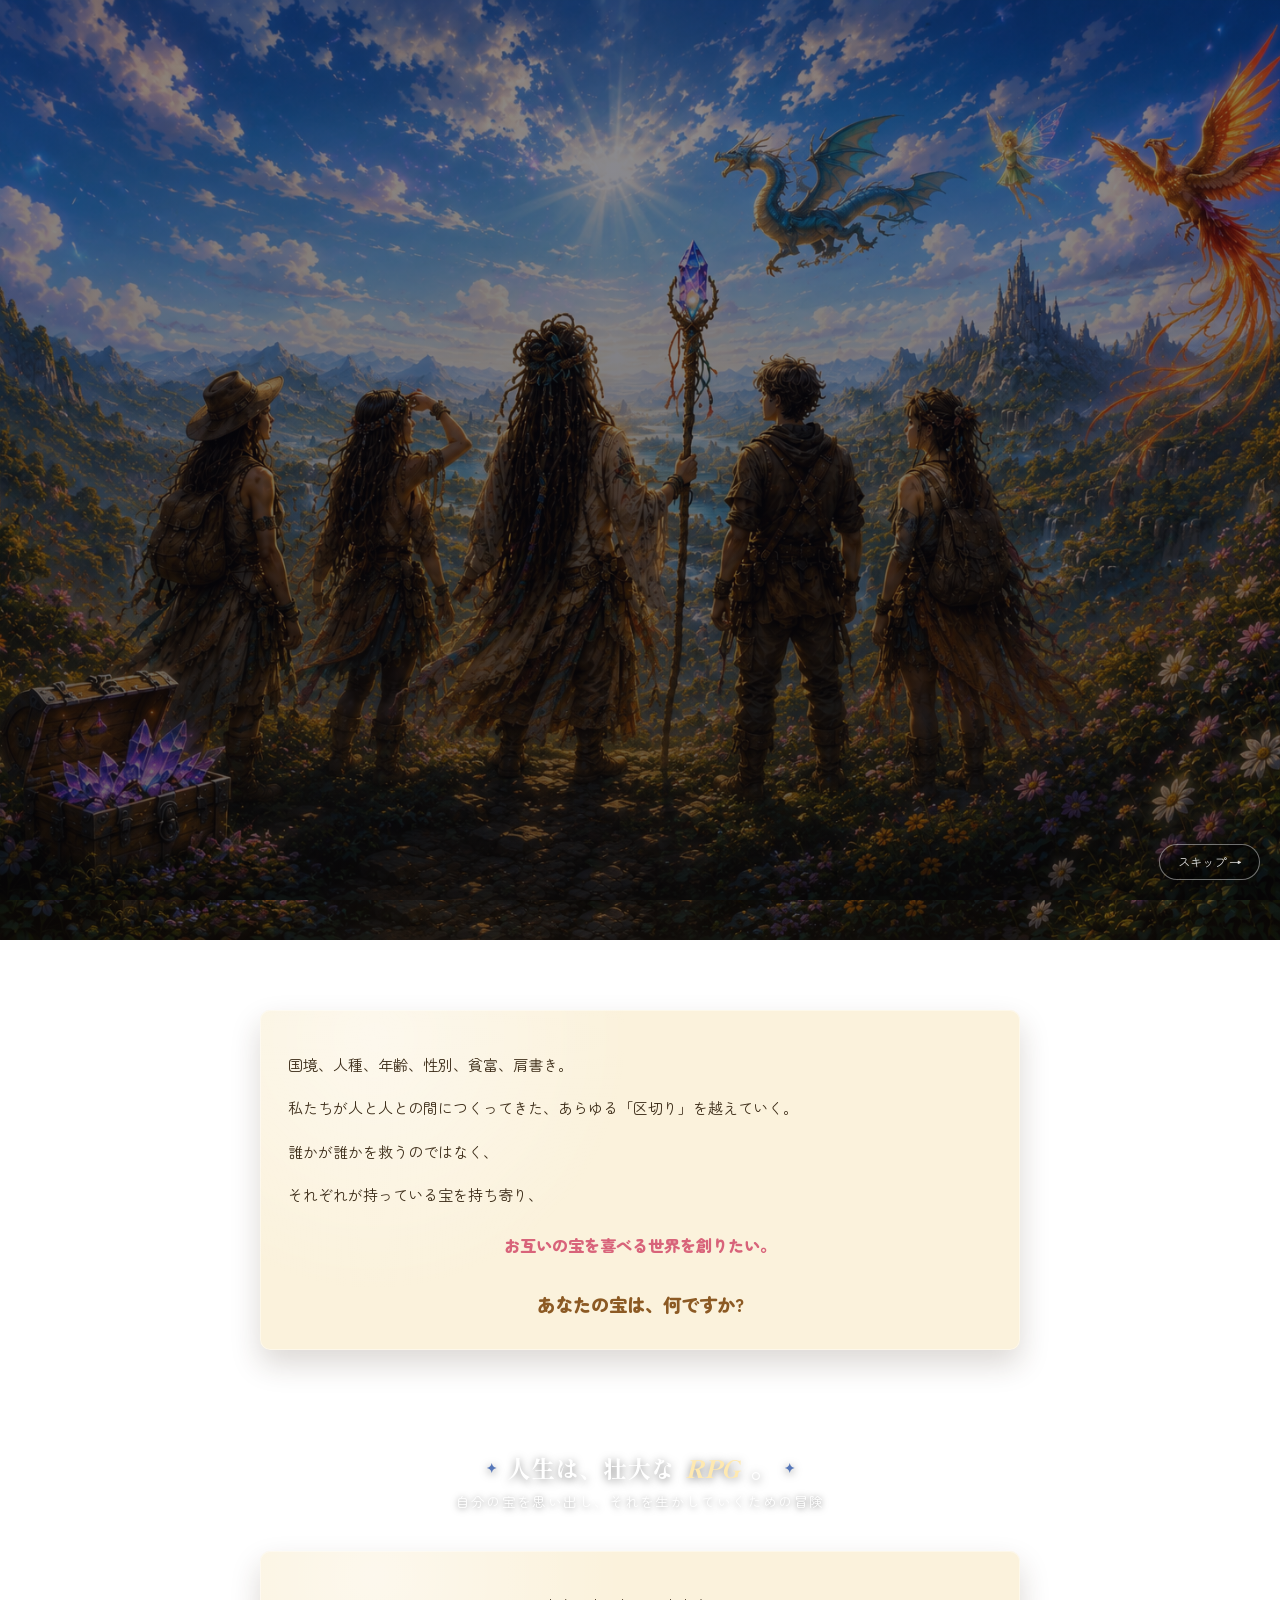
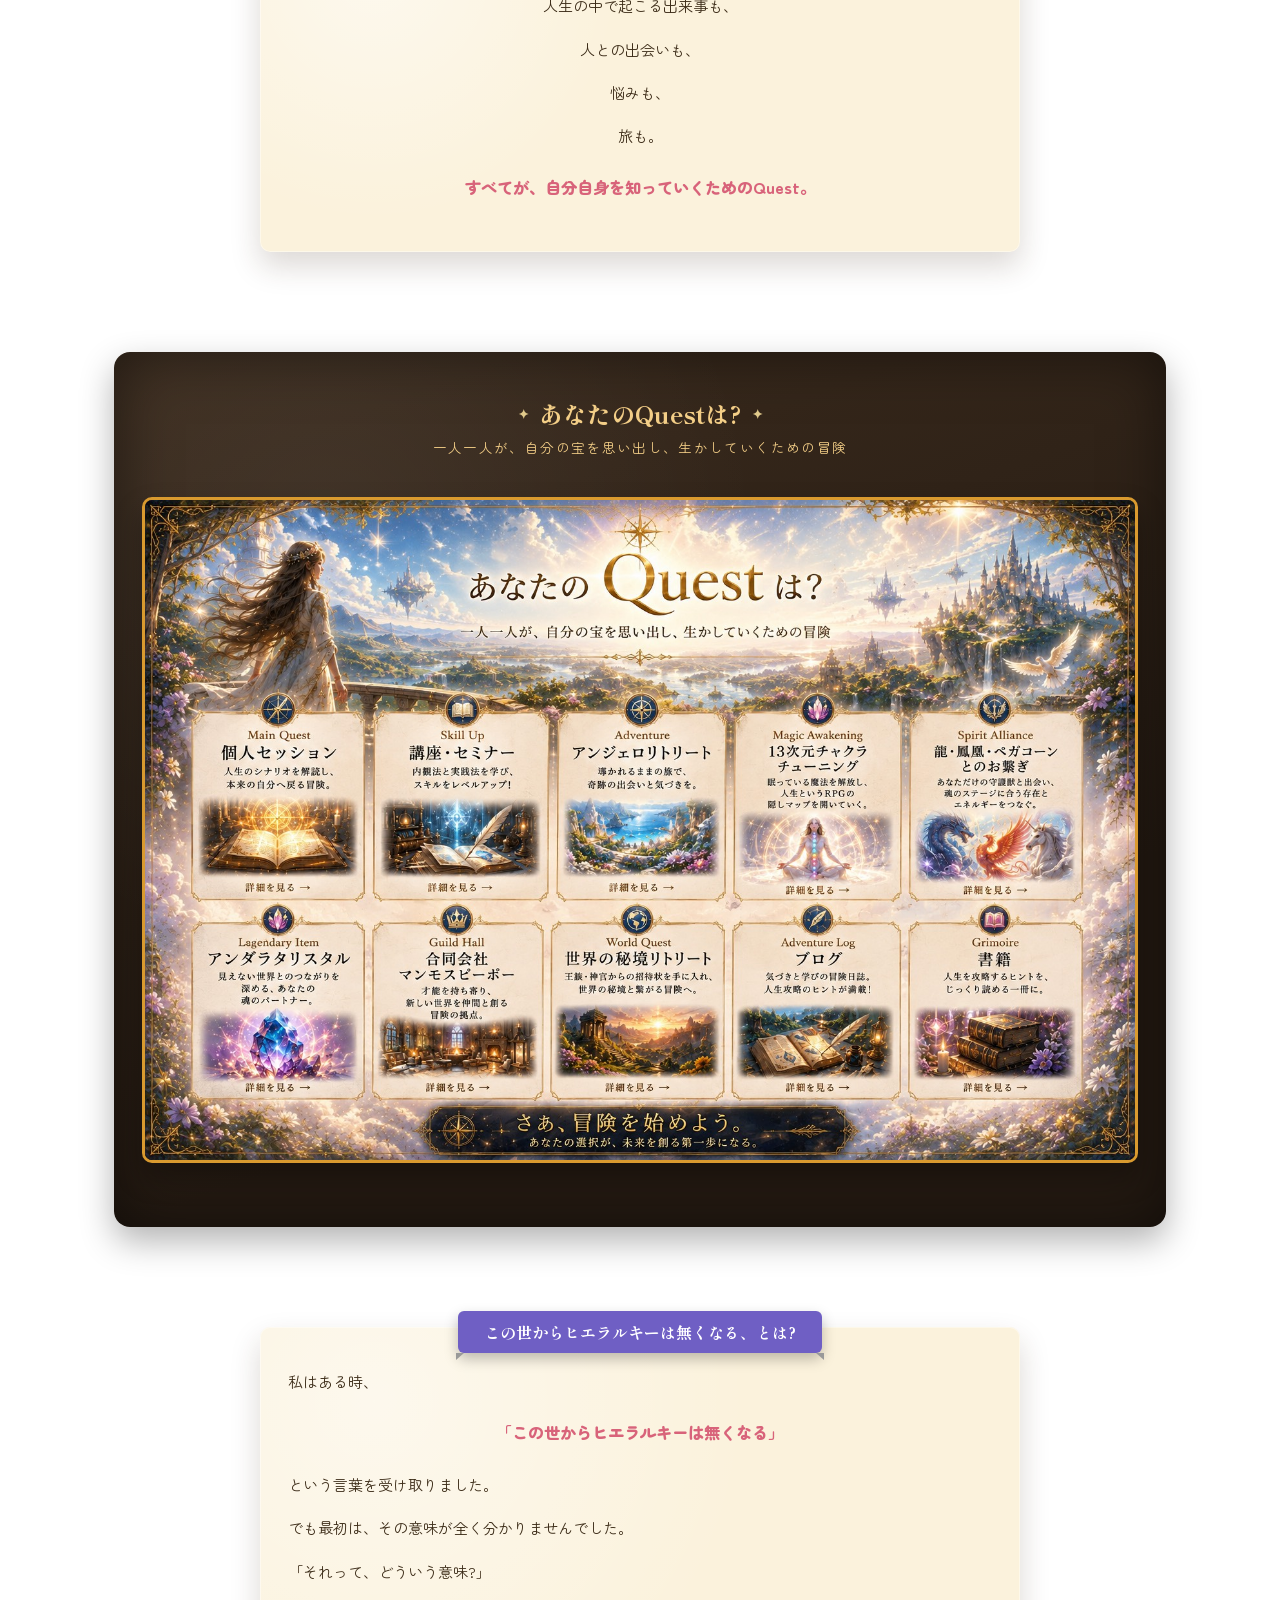
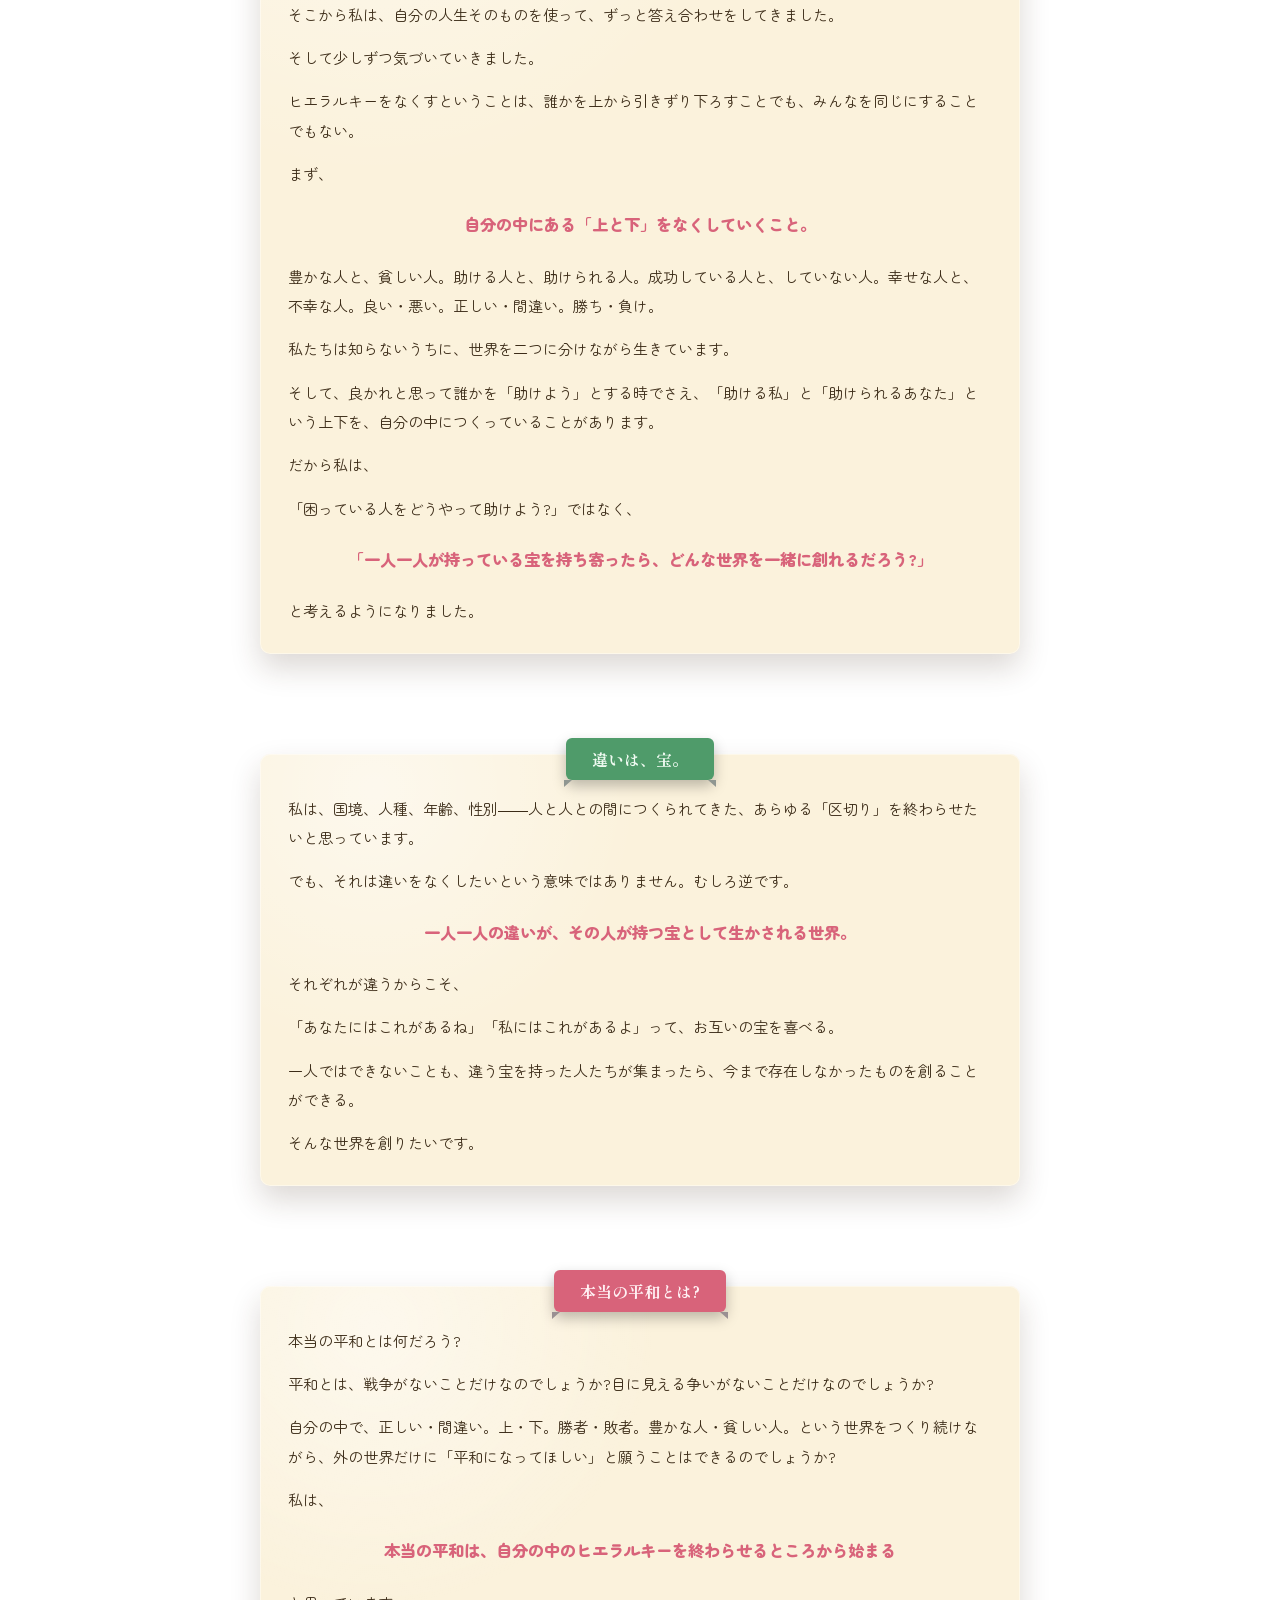
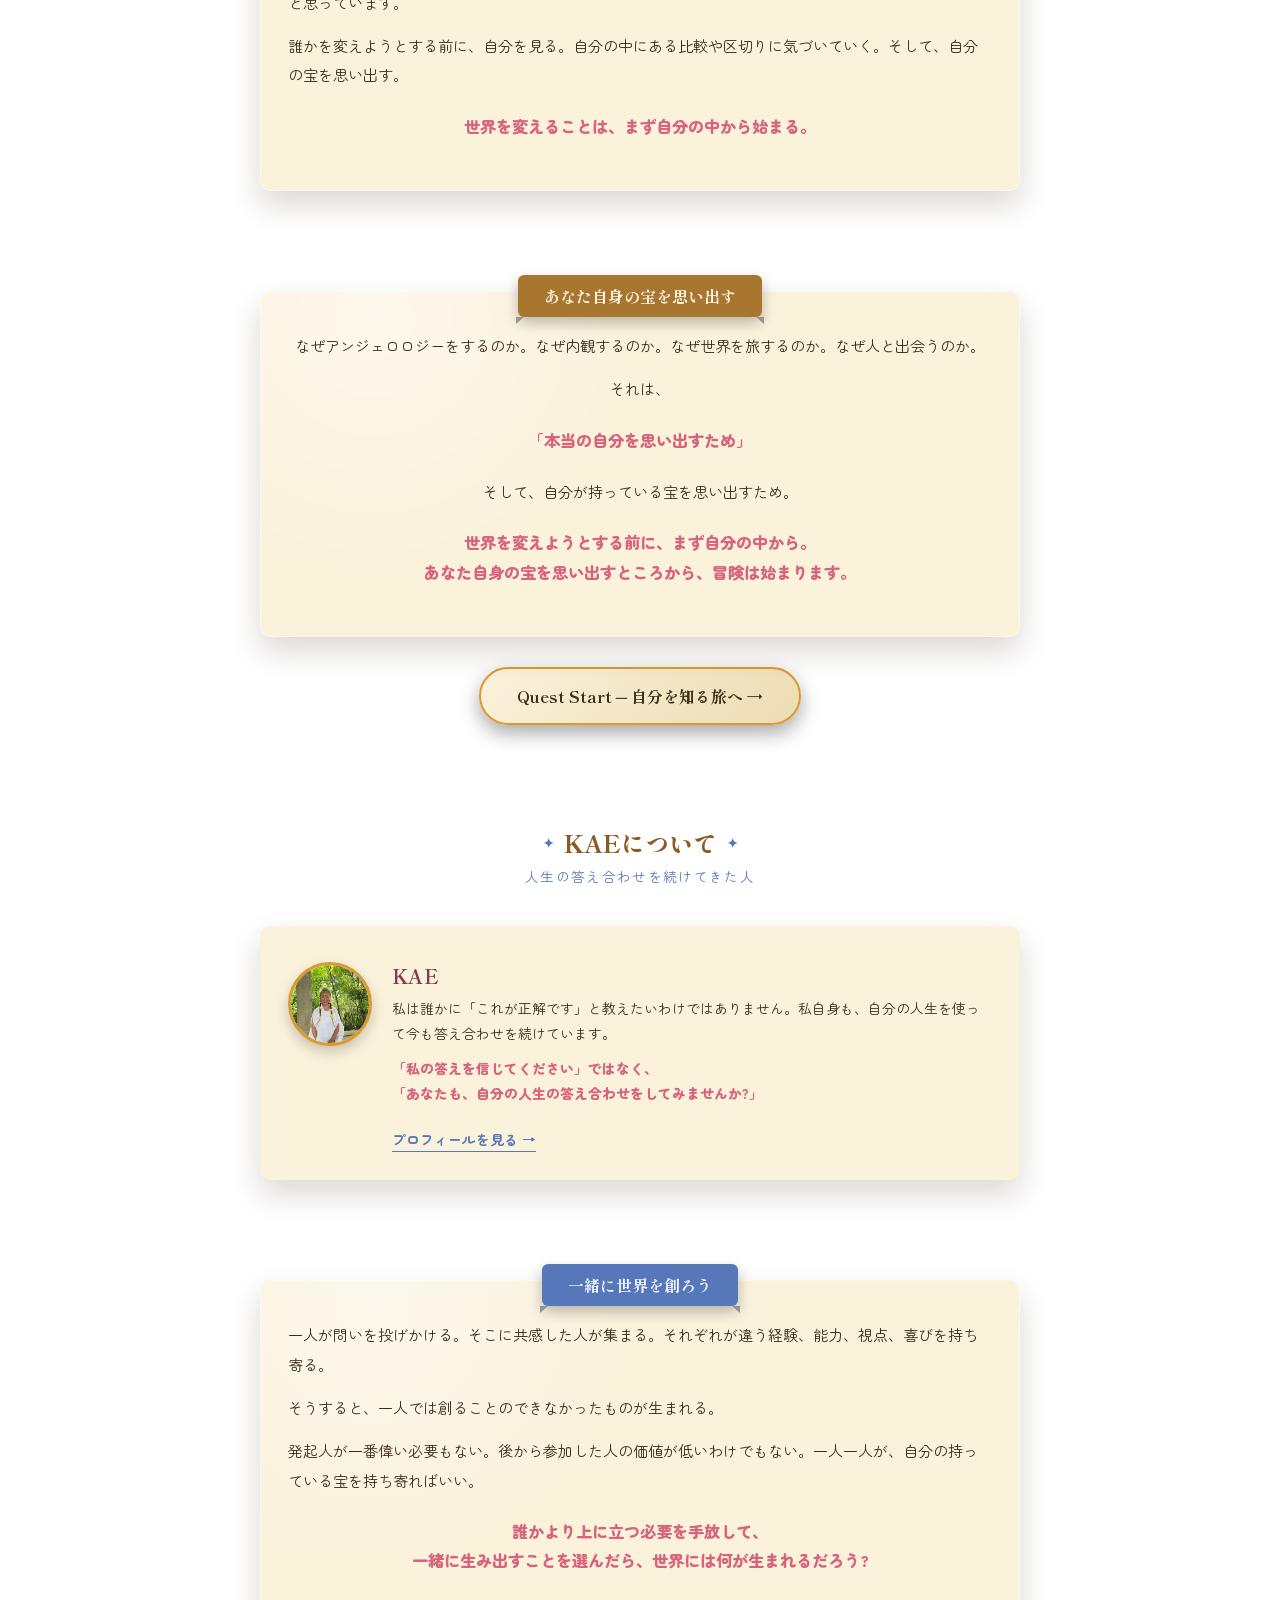
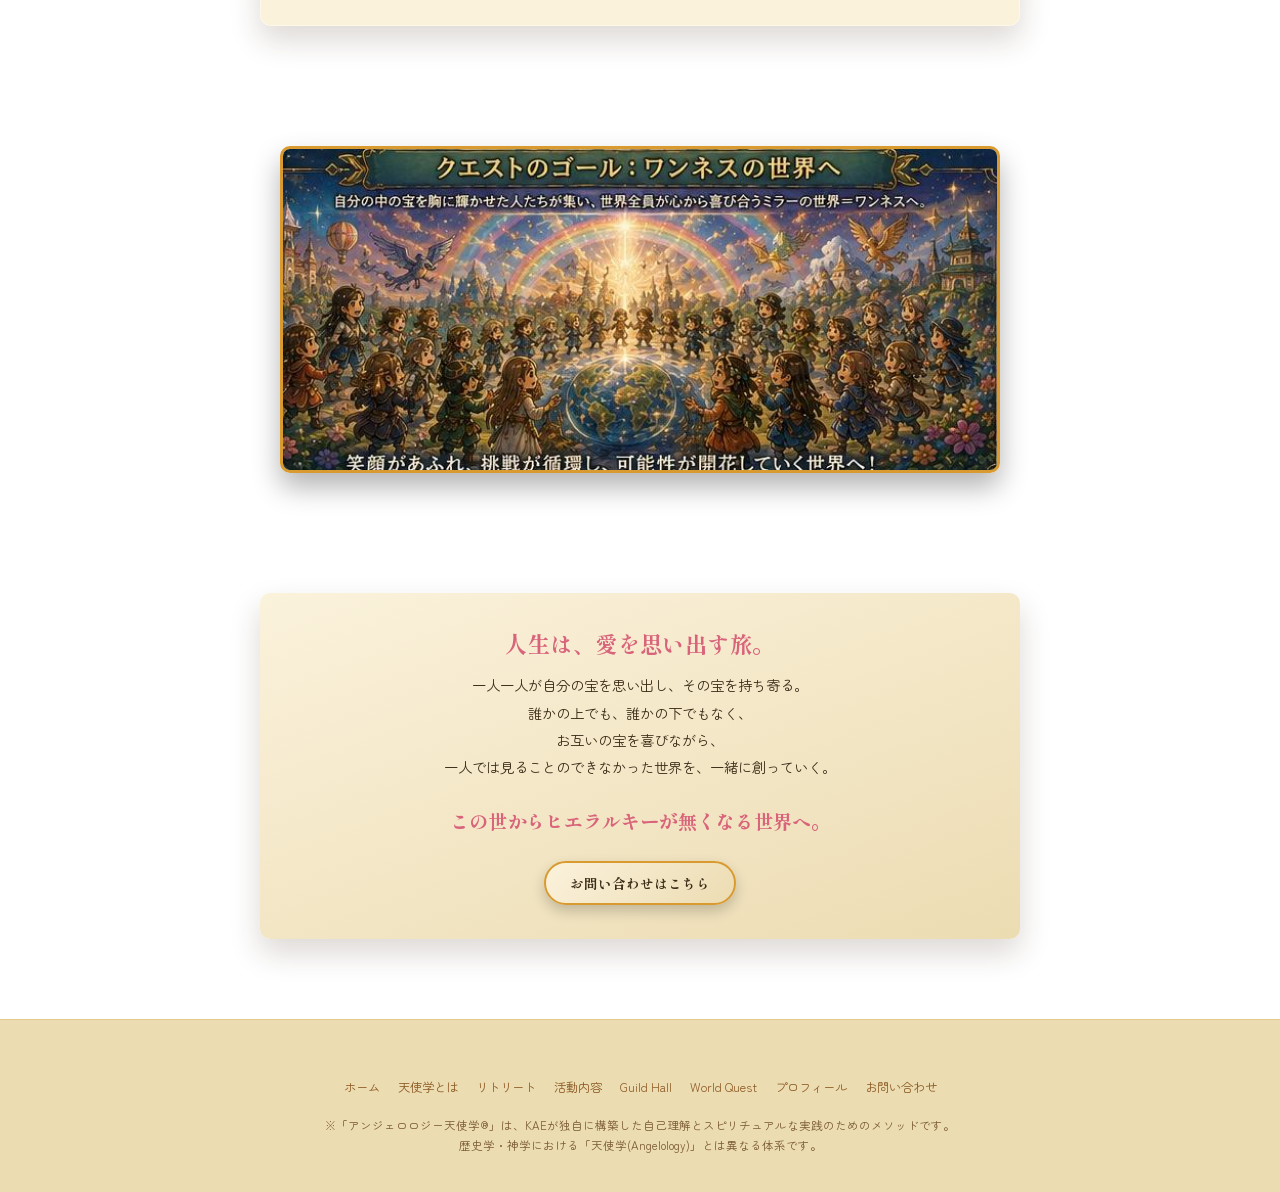
==== commit 00ec3173: "Add files via upload" ====
--- a/index.html
+++ b/index.html
@@ -47,7 +47,7 @@
     font-size:clamp(1.15rem, 4.2vw, 1.9rem); line-height:1.6;
   }
   .story-piece.show{
-    animation:storyRise 1.3s cubic-bezier(.19,1,.22,1) forwards;
+    animation:storyRise 1.7s cubic-bezier(.19,1,.22,1) forwards;
   }
   @keyframes storyRise{
     0%{ opacity:0; transform:translateY(46px) scale(.82); filter:blur(7px); }
@@ -83,19 +83,19 @@
 
     <div class="story-step" data-step="1">
       <div class="story-piece strong" data-t="0">この世から、</div>
-      <div class="story-piece strong" data-t="700"><span class="rpg-glow">ヒエラルキー</span>は</div>
-      <div class="story-piece strong" data-t="1500">無くなる。</div>
-      <div class="story-piece small" data-t="2600">一人一人の違いが、<span class="accent">その人が持つ宝</span>として生かされる世界へ。</div>
+      <div class="story-piece strong" data-t="1120"><span class="rpg-glow">ヒエラルキー</span>は</div>
+      <div class="story-piece strong" data-t="2400">無くなる。</div>
+      <div class="story-piece small" data-t="4160">一人一人の違いが、<span class="accent">その人が持つ宝</span>として生かされる世界へ。</div>
     </div>
 
     <div class="story-step" data-step="2">
       <div class="story-tag-row">
         <div class="story-piece tags" data-t="0">国境、</div>
-        <div class="story-piece tags" data-t="380">人種、</div>
-        <div class="story-piece tags" data-t="760">年齢、</div>
-        <div class="story-piece tags" data-t="1140">性別、</div>
-        <div class="story-piece tags" data-t="1520">貧富、</div>
-        <div class="story-piece tags" data-t="1900">肩書き。</div>
+        <div class="story-piece tags" data-t="610">人種、</div>
+        <div class="story-piece tags" data-t="1220">年齢、</div>
+        <div class="story-piece tags" data-t="1820">性別、</div>
+        <div class="story-piece tags" data-t="2430">貧富、</div>
+        <div class="story-piece tags" data-t="3040">肩書き。</div>
       </div>
     </div>
 
@@ -123,15 +123,15 @@
 
     <div class="story-step" data-step="8">
       <div class="story-piece strong" data-t="0">人生は、壮大な</div>
-      <div class="story-piece strong" data-t="700"><span class="rpg-glow">RPG</span>。</div>
-      <div class="story-piece small" data-t="1600">自分の宝を思い出し、それを生かしていくための冒険</div>
+      <div class="story-piece strong" data-t="1120"><span class="rpg-glow">RPG</span>。</div>
+      <div class="story-piece small" data-t="2560">自分の宝を思い出し、それを生かしていくための冒険</div>
     </div>
 
     <div class="story-step" data-step="9">
       <div class="story-piece" data-t="0">人生の中で起こる出来事も、</div>
-      <div class="story-piece" data-t="600">人との出会いも、</div>
-      <div class="story-piece" data-t="1200">悩みも、</div>
-      <div class="story-piece" data-t="1800">旅も。</div>
+      <div class="story-piece" data-t="960">人との出会いも、</div>
+      <div class="story-piece" data-t="1920">悩みも、</div>
+      <div class="story-piece" data-t="2880">旅も。</div>
     </div>
 
     <div class="story-step" data-step="10">
@@ -140,7 +140,7 @@
 
     <div class="story-step" data-step="11">
       <div class="story-piece strong" data-t="0">あなたの</div>
-      <div class="story-piece strong" data-t="700"><span class="accent">Quest</span>は?</div>
+      <div class="story-piece strong" data-t="1120"><span class="accent">Quest</span>は?</div>
     </div>
 
   </div>
@@ -383,7 +383,7 @@
 
   var steps = Array.prototype.slice.call(overlay.querySelectorAll('.story-step'));
   // [holdAfterPiecesMs] per step, tuned for a slow, cinematic pace.
-  var holds = [1400, 1200, 1800, 700, 700, 1600, 2200, 1200, 900, 1500, 1400];
+  var holds = [2240, 1920, 2880, 1120, 1120, 2560, 3520, 1920, 1440, 2400, 2240];
   var stepIndex = -1;
   var finished = false;
   var timeouts = [];
@@ -410,7 +410,7 @@
     });
 
     var hold = holds[i] || 1200;
-    var pieceRevealDuration = 1300;
+    var pieceRevealDuration = 1700;
     var totalWait = maxT + pieceRevealDuration + hold;
 
     timeouts.push(setTimeout(function(){
@@ -451,7 +451,7 @@
   }
 
   // Background-only for the first 5 seconds, then begin the sequence.
-  timeouts.push(setTimeout(function(){ runStep(0); }, 5000));
+  timeouts.push(setTimeout(function(){ runStep(0); }, 6000));
 })();
 </script>
 </body>
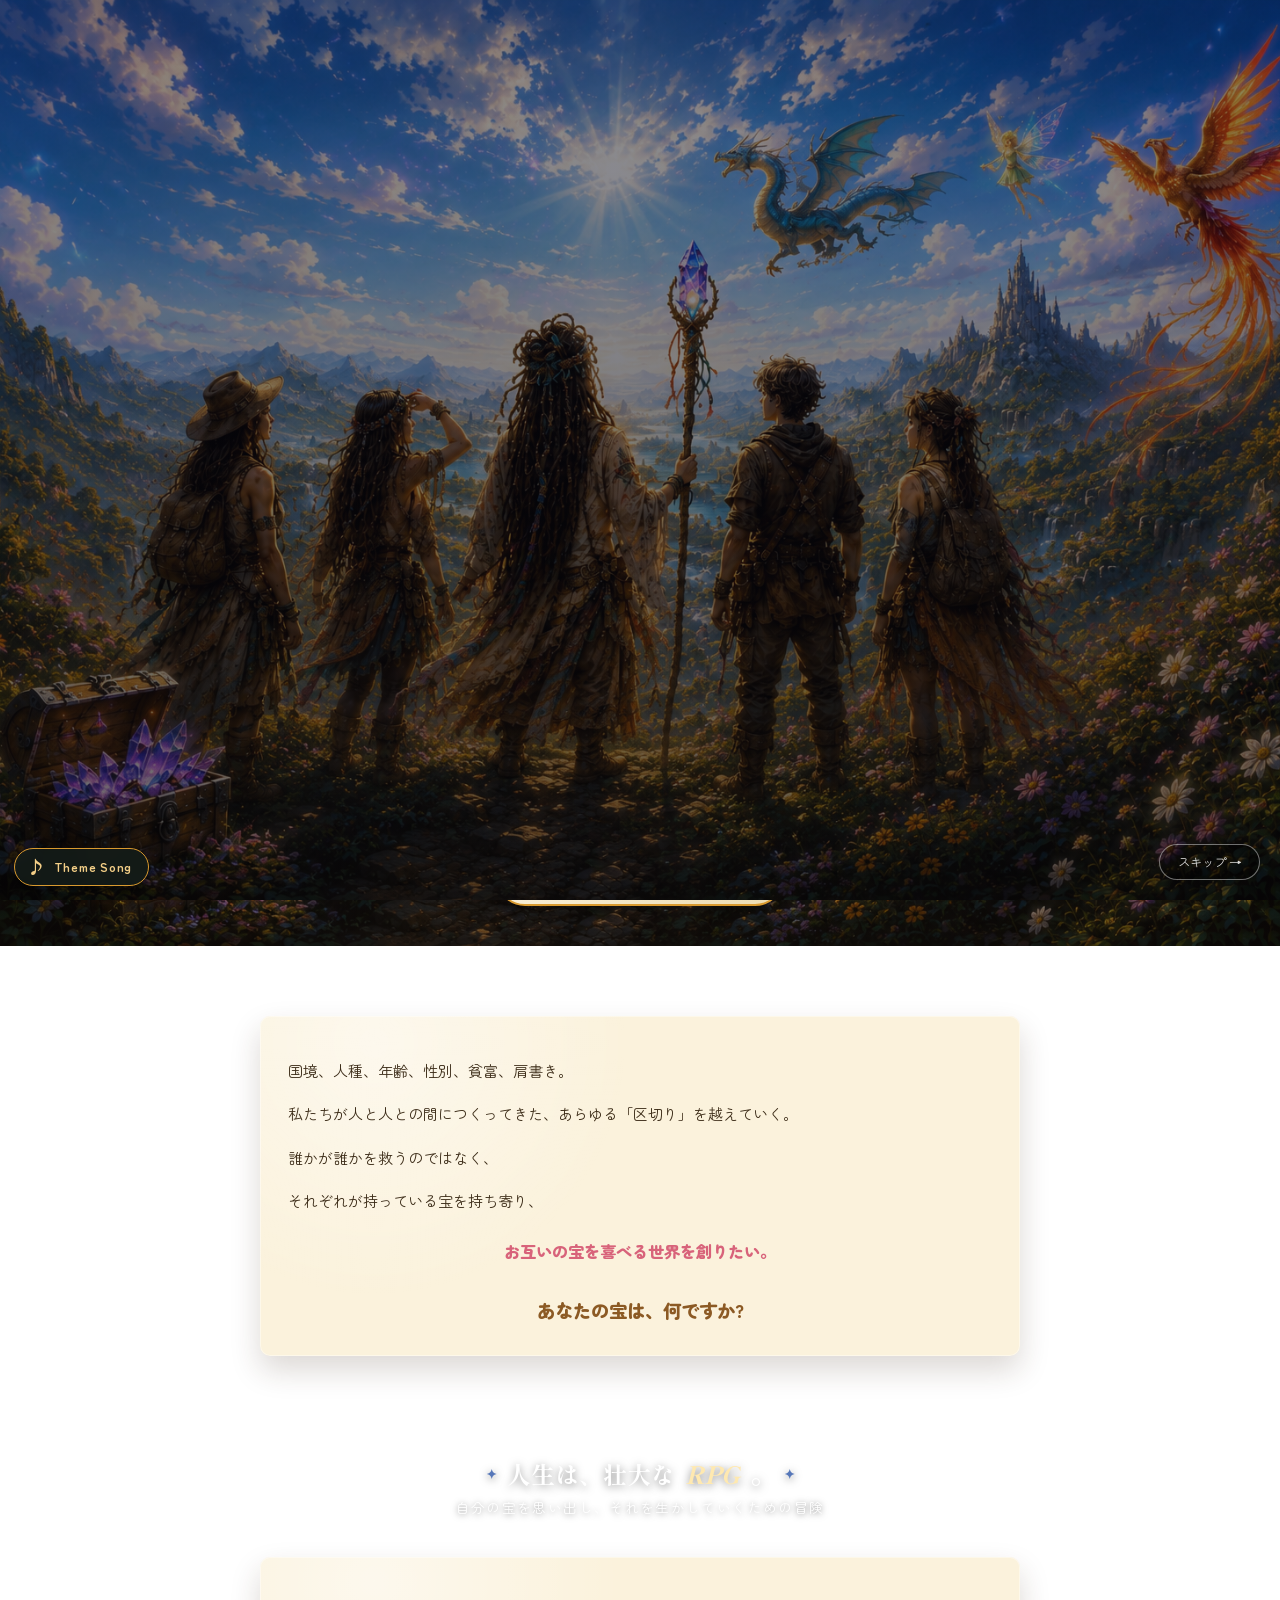
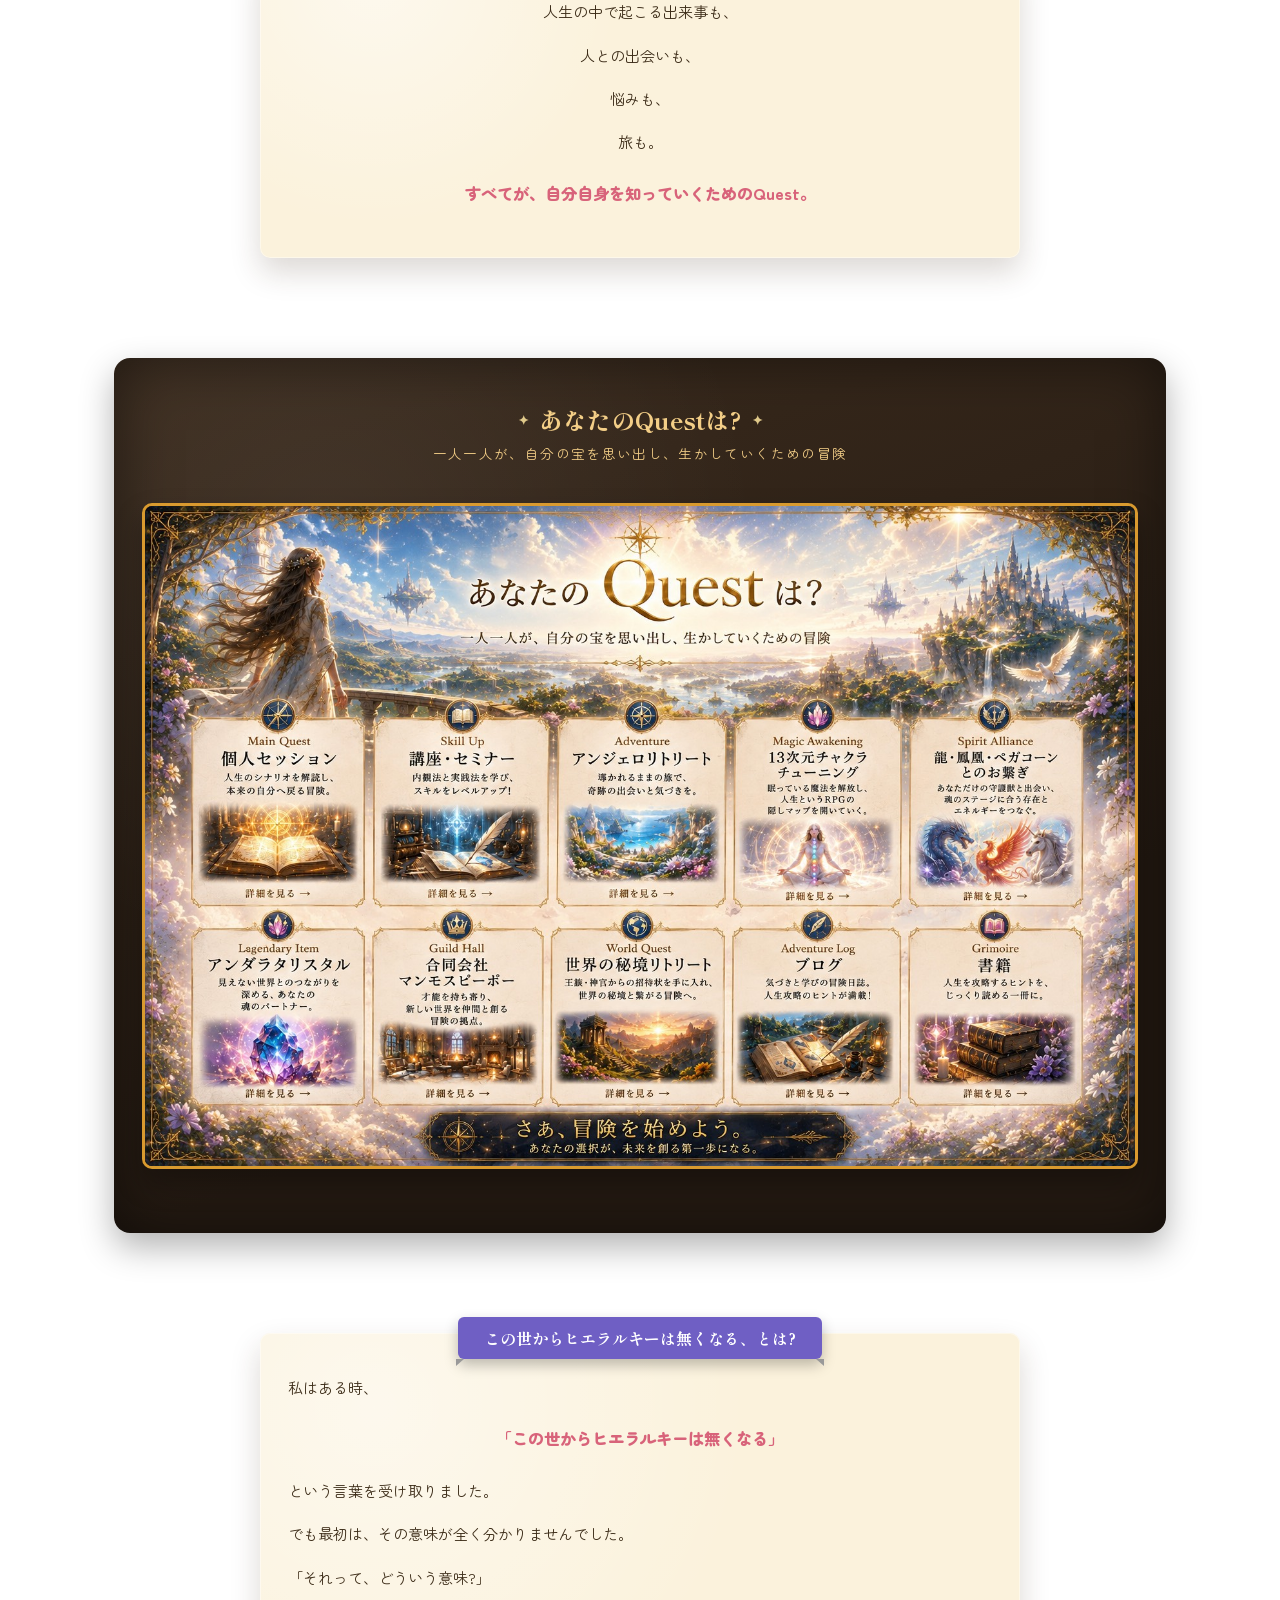
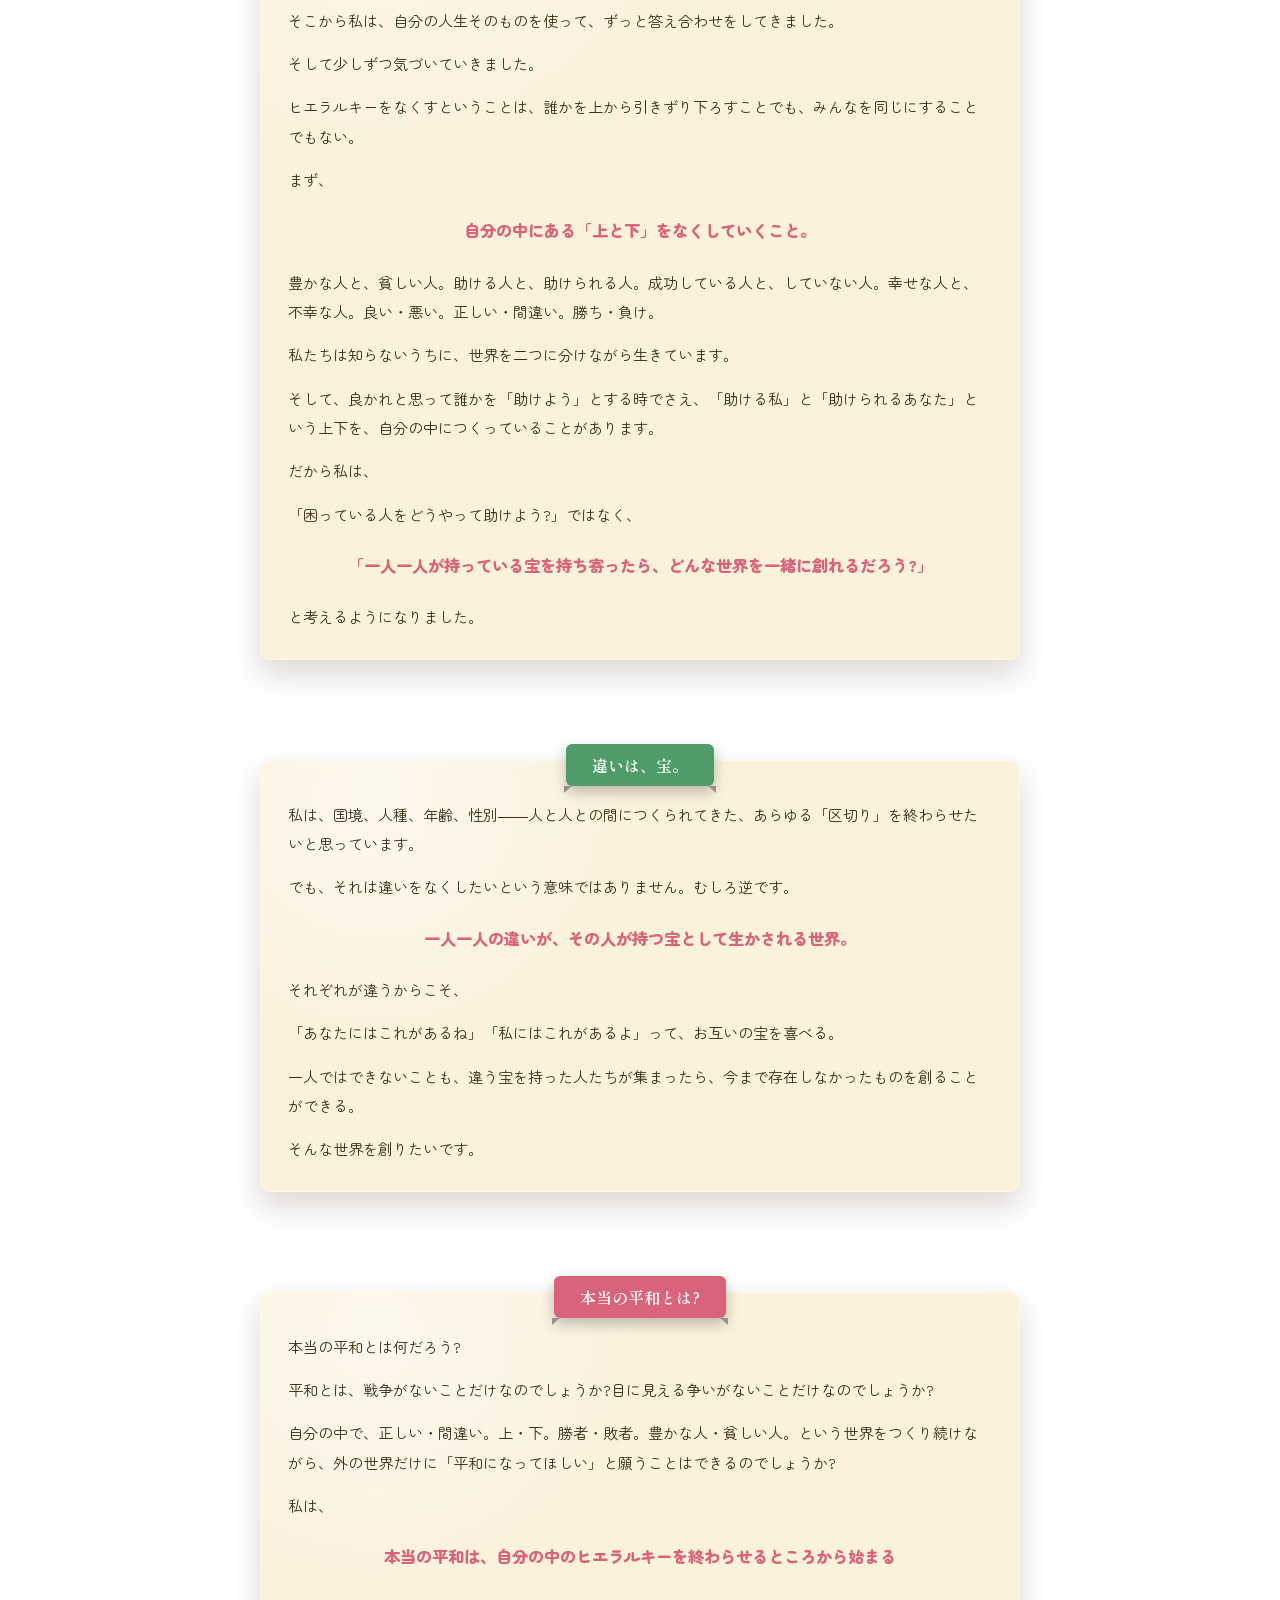
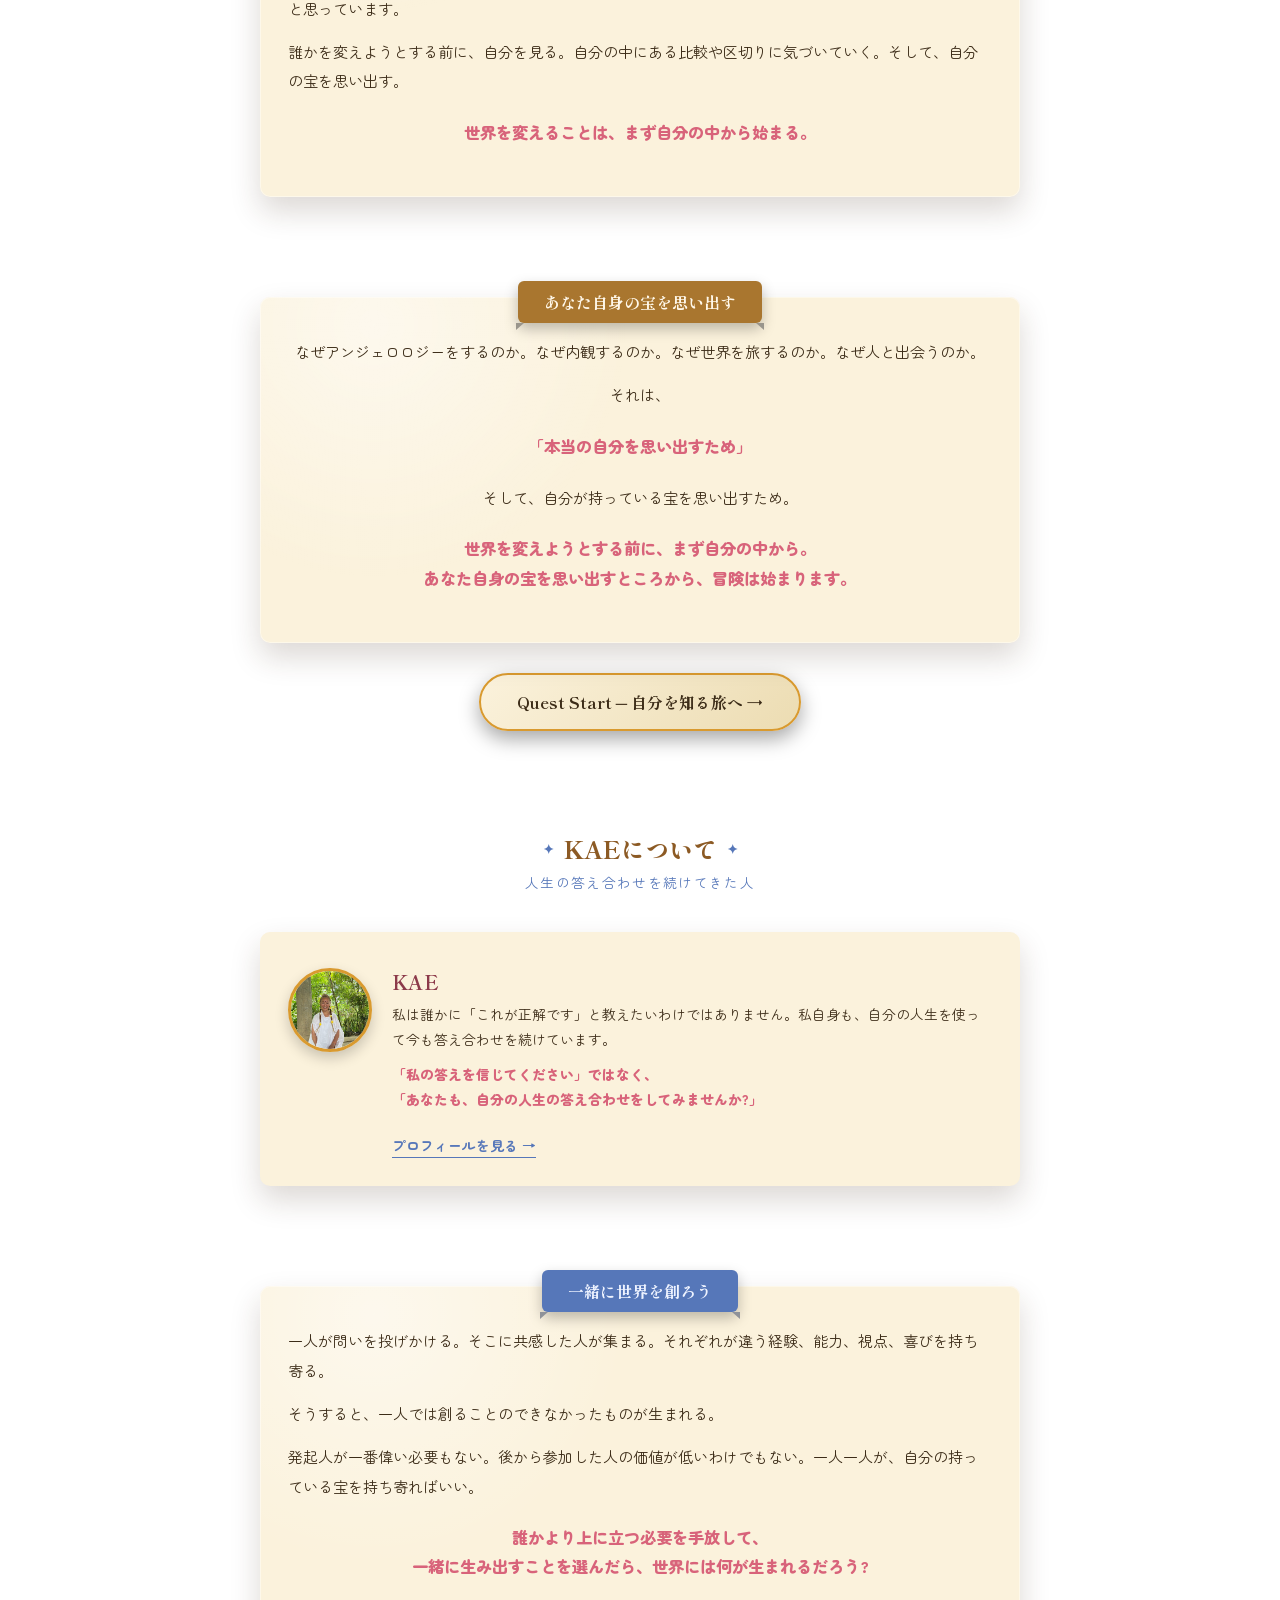
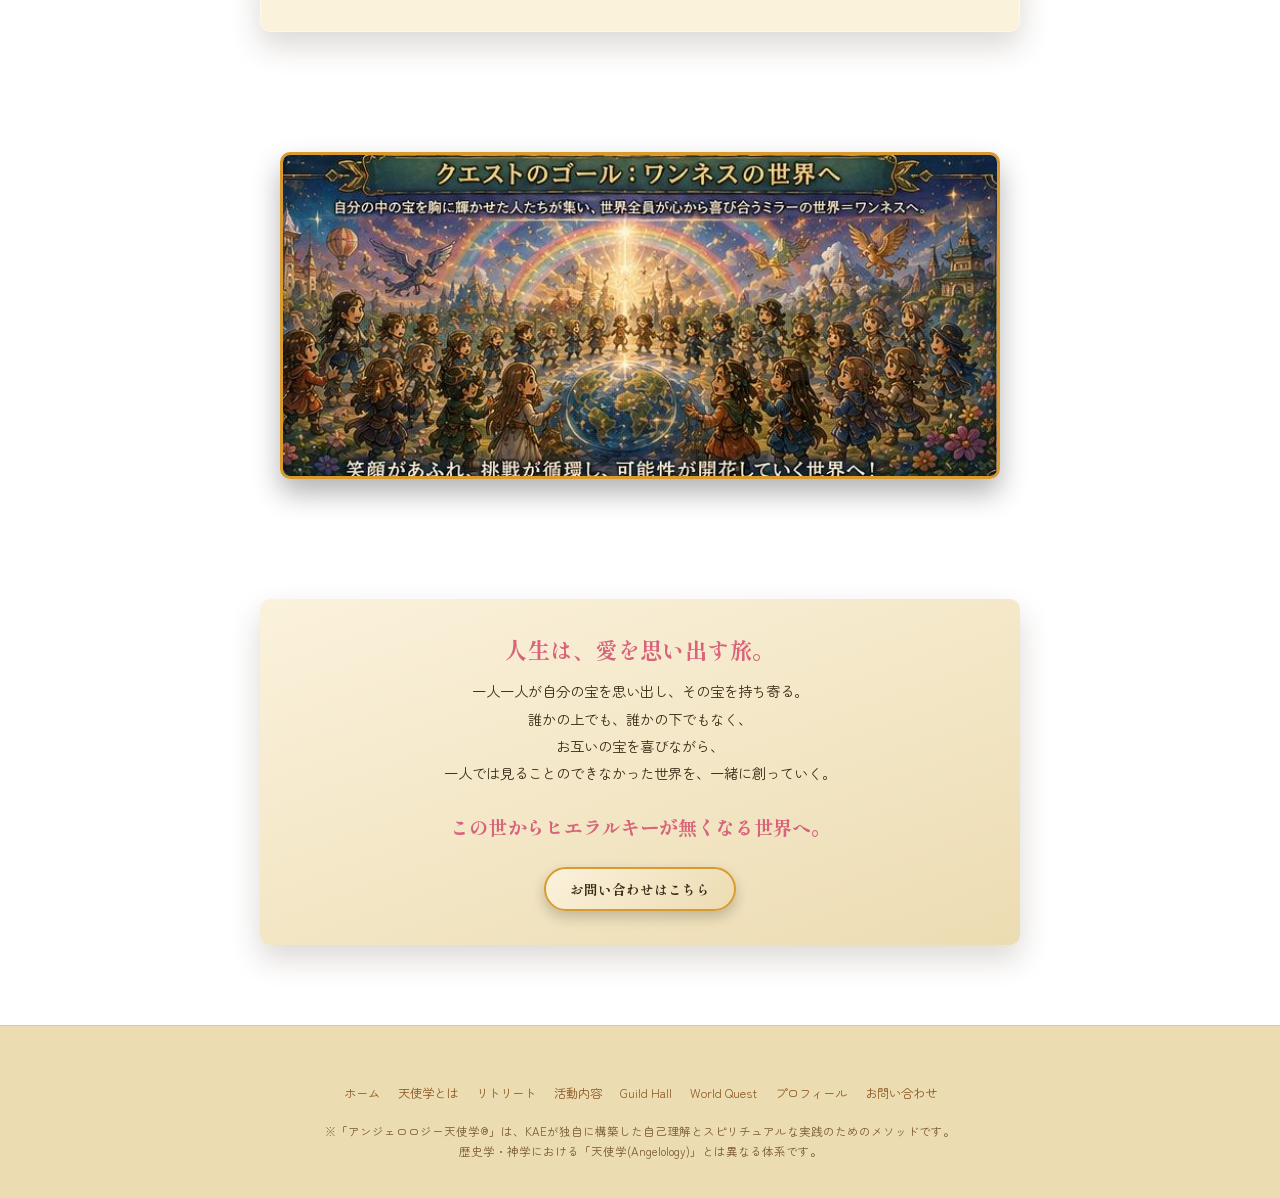
==== commit 52980946: "Add files via upload" ====
--- a/index.html
+++ b/index.html
@@ -162,7 +162,7 @@
       <li><a href="retreat.html"><span class="ico">🏕️</span><span class="en">Adventure</span><span class="jp">アンジェロリトリート</span></a></li>
       <li><a href="magic-awakening.html"><span class="ico">✨</span><span class="en">Magic Awakening</span><span class="jp">13次元チャクラチューニング</span></a></li>
       <li><a href="activity.html#spirit"><span class="ico">🐉</span><span class="en">Spirit Alliance</span><span class="jp">龍・鳳凰・ペガコーンとのお繋ぎ</span></a></li>
-      <li><a href="activity.html#crystal"><span class="ico">💎</span><span class="en">Legendary Item</span><span class="jp">アンダラクリスタル</span></a></li>
+      <li><a href="legendary-item.html"><span class="ico">💎</span><span class="en">Legendary Item</span><span class="jp">アンダラクリスタル</span></a></li>
       <li><a href="guild.html"><span class="ico">🏰</span><span class="en">Guild Hall</span><span class="jp">合同会社マンモスピーポー</span></a></li>
       <li><a href="world.html"><span class="ico">🌍</span><span class="en">World Quest</span><span class="jp">世界の秘境リトリート</span></a></li>
       <li><a href="https://ameblo.jp/gardeniaspa/" target="_blank" rel="noopener"><span class="ico">📖</span><span class="en">Adventure Log</span><span class="jp">ブログ</span></a></li>
@@ -231,7 +231,7 @@
         <a href="magic-awakening.html" class="quest-hotspot" style="left:59.5%; top:30%; width:18.5%; height:29%;" aria-label="Magic Awakening 13次元チャクラチューニング"></a>
         <a href="activity.html#spirit" class="quest-hotspot" style="left:79%; top:30%; width:19%; height:29%;" aria-label="Spirit Alliance 龍・鳳凰・ペガコーンとのお繋ぎ"></a>
 
-        <a href="activity.html#crystal" class="quest-hotspot" style="left:1%; top:61%; width:18.5%; height:29%;" aria-label="Legendary Item アンダラクリスタル"></a>
+        <a href="legendary-item.html" class="quest-hotspot" style="left:1%; top:61%; width:18.5%; height:29%;" aria-label="Legendary Item アンダラクリスタル"></a>
         <a href="guild.html" class="quest-hotspot" style="left:20.5%; top:61%; width:18.5%; height:29%;" aria-label="Guild Hall 合同会社マンモスピーポー"></a>
         <a href="world.html" class="quest-hotspot" style="left:40%; top:61%; width:18.5%; height:29%;" aria-label="World Quest 世界の秘境リトリート"></a>
         <a href="https://ameblo.jp/gardeniaspa/" target="_blank" rel="noopener" class="quest-hotspot" style="left:59.5%; top:61%; width:18.5%; height:29%;" aria-label="Adventure Log ブログ"></a>
@@ -454,5 +454,6 @@
   timeouts.push(setTimeout(function(){ runStep(0); }, 6000));
 })();
 </script>
+<script src="bgm.js"></script>
 </body>
 </html>
--- a/styles.css
+++ b/styles.css
@@ -41,8 +41,10 @@
 .brand-text{font-family:'Shippori Mincho B1',serif; font-weight:800; font-size:1.05rem; color:#a9622f; letter-spacing:.03em; line-height:1.2;}
 .brand-text small{display:block; font-family:'Zen Maru Gothic'; font-size:.56rem; color:var(--ribbon-blue); font-weight:500; letter-spacing:.14em;}
 
-.menu-icons{list-style:none; display:flex; gap:10px; margin:0; padding:0; overflow-x:auto; scrollbar-width:none; flex:1; justify-content:flex-end;}
-.menu-icons::-webkit-scrollbar{display:none;}
+.menu-icons{list-style:none; display:flex; gap:10px; margin:0; padding:0 0 6px; overflow-x:auto; flex:1; justify-content:flex-end; scrollbar-width:thin; scrollbar-color:var(--gold) transparent;}
+.menu-icons::-webkit-scrollbar{height:6px;}
+.menu-icons::-webkit-scrollbar-track{background:transparent;}
+.menu-icons::-webkit-scrollbar-thumb{background:var(--gold); border-radius:999px;}
 .menu-icons li{flex:0 0 auto;}
 .menu-icons a{
   display:flex; flex-direction:column; align-items:center; gap:2px;
@@ -255,6 +257,14 @@
   padding:9px 26px; border-radius:6px; color:#fff; font-weight:700;
   font-family:'Shippori Mincho B1',serif; font-size:1rem; white-space:nowrap;
   box-shadow:0 6px 14px rgba(0,0,0,.25);
+  max-width:calc(100vw - 48px);
+}
+@media (max-width:600px){
+  .ribbon{
+    white-space:normal; text-align:center; line-height:1.5;
+    width:calc(100% - 24px); box-sizing:border-box;
+  }
+  .card{ padding-top:64px; }
 }
 .ribbon::before, .ribbon::after{ content:''; position:absolute; bottom:-7px; width:0; height:0; border-style:solid; }
 .ribbon::before{left:-2px; border-width:7px 8px 0 0; border-color:currentColor transparent transparent transparent; filter:brightness(.6);}
